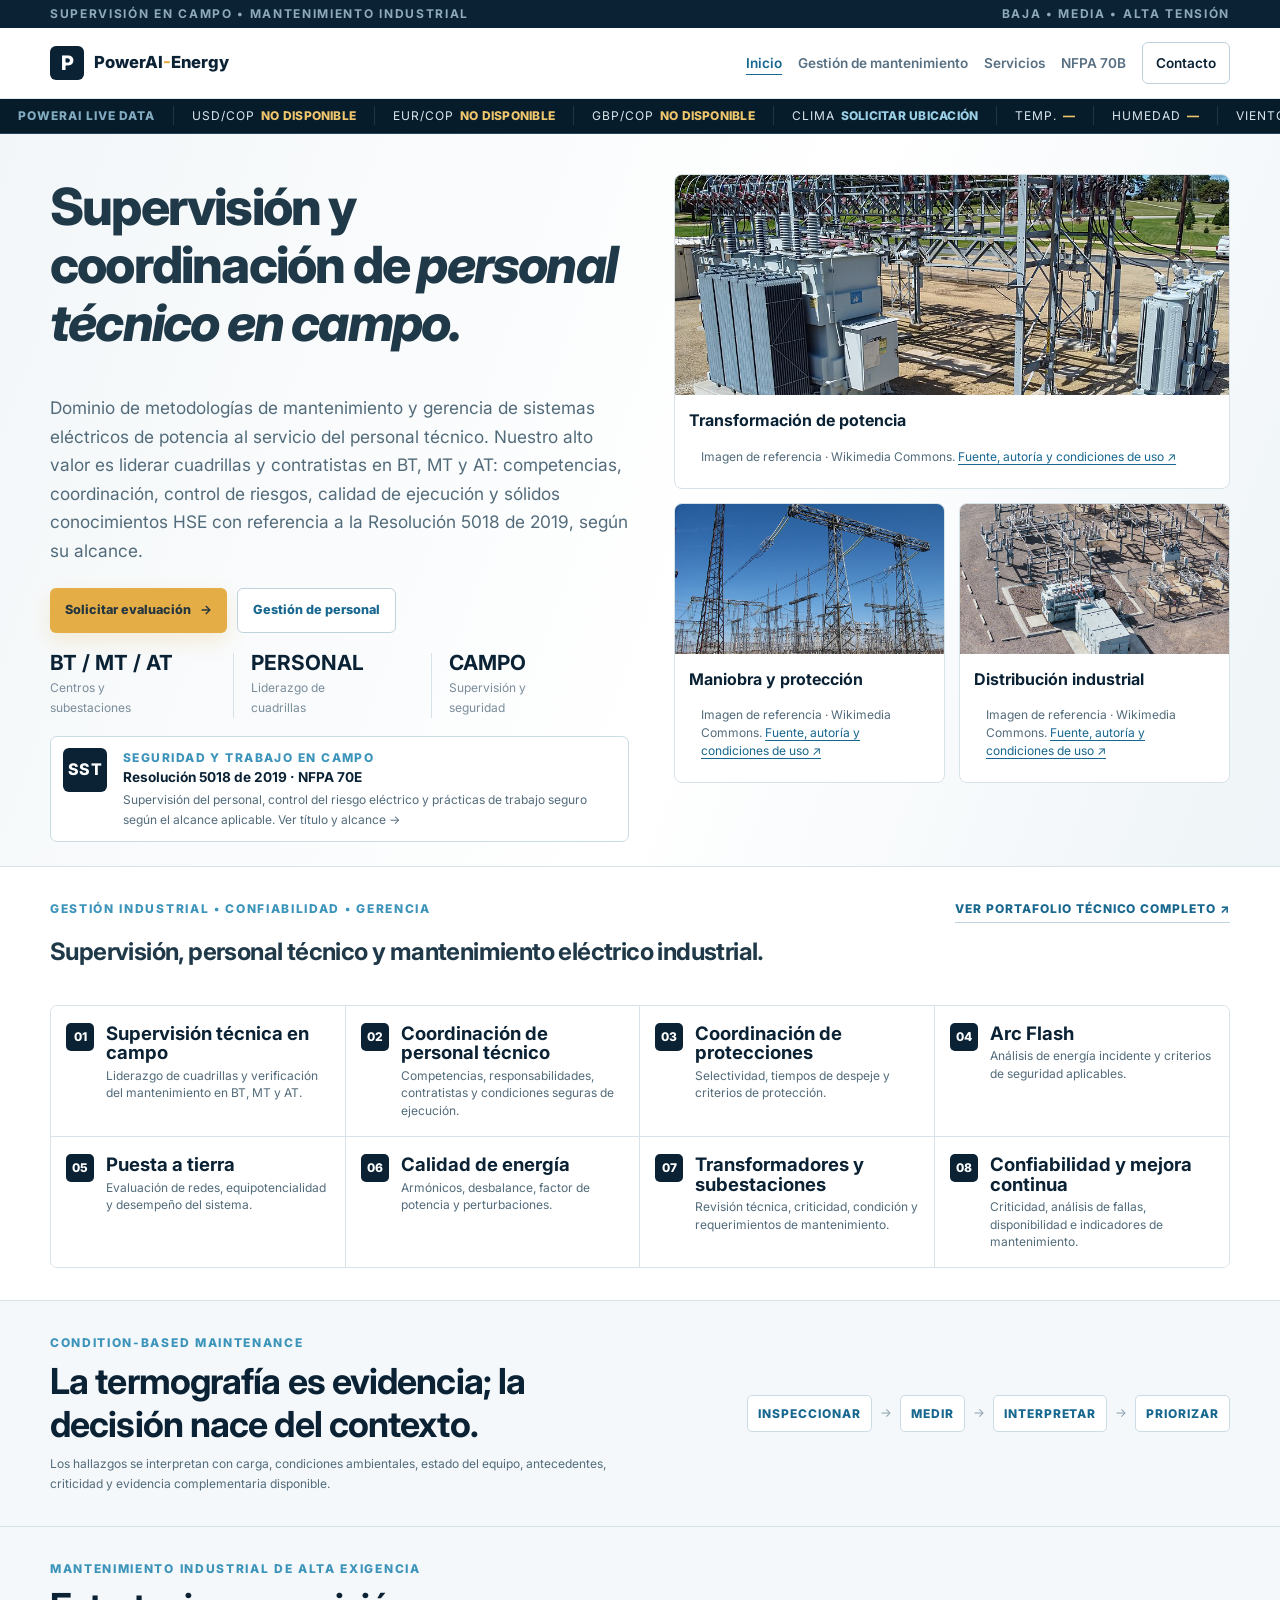
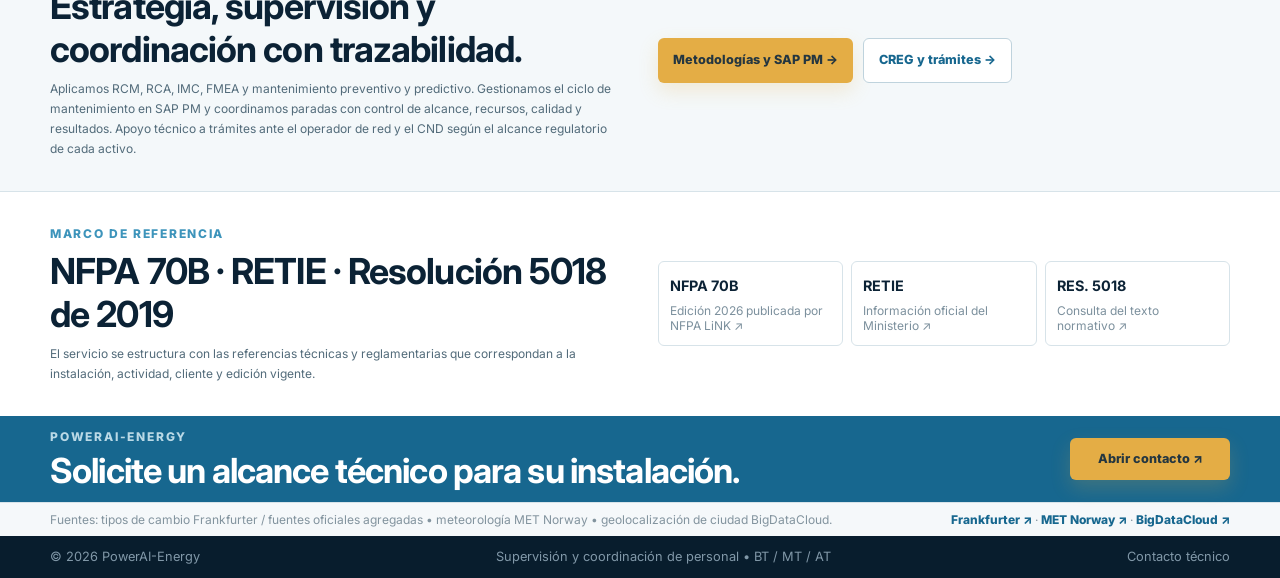
==== index.html @ 461ee95c "Restaurar imágenes industriales e incorporar fuentes y derechos en cada página" ====
<!DOCTYPE html>
<html lang="es">
<head>
<meta charset="UTF-8">
<meta name="viewport" content="width=device-width, initial-scale=1.0">
<meta name="description" content="PowerAI-Energy | Gestión de mantenimiento eléctrico industrial y gerencia de sistemas de potencia en baja, media y alta tensión.">
<meta name="theme-color" content="#0b2235">
<link rel="icon" type="image/svg+xml" href="favicon.svg">
<title>PowerAI-Energy | Gestión de mantenimiento eléctrico industrial</title>
<link rel="preconnect" href="https://fonts.googleapis.com">
<link rel="preconnect" href="https://fonts.gstatic.com" crossorigin>
<link href="https://fonts.googleapis.com/css2?family=Inter:wght@400;500;600;700;800&display=swap" rel="stylesheet">
<link rel="stylesheet" href="styles.css?v=20261013-industrial-images">
</head>
<body class="single-screen">

<header class="site-header">
  <div class="topbar"><div class="container topbar-inner"><span>SUPERVISIÓN EN CAMPO • MANTENIMIENTO INDUSTRIAL</span><span>BAJA • MEDIA • ALTA TENSIÓN</span></div></div>
  <nav class="nav container" aria-label="Navegación principal">
    <a class="brand" href="index.html" aria-current="page"><span class="brand-mark">P</span><span>PowerAI<span class="brand-dash">-</span>Energy</span></a>
    <button class="menu-toggle" aria-label="Abrir menú" aria-expanded="false" aria-controls="nav-links"><span></span><span></span><span></span></button>
    <div class="nav-links" id="nav-links">
      <a href="index.html" aria-current="page">Inicio</a>
      <a href="supervision.html">Gestión de mantenimiento</a>
      <a href="servicios.html">Servicios</a>
      <a href="nfpa70b.html">NFPA 70B</a>
      <a class="nav-cta" href="contacto.html">Contacto</a>
    </div>
  </nav>
</header>

<div class="live-data-ticker" aria-label="Indicadores económicos y clima local">
  <div class="ticker-viewport">
    <div class="ticker-track" id="ticker-track">
      <span class="ticker-item ticker-label">POWERAI LIVE DATA</span>
      <span class="ticker-item">USD/COP <b id="fx-usd">—</b></span>
      <span class="ticker-item">EUR/COP <b id="fx-eur">—</b></span>
      <span class="ticker-item">GBP/COP <b id="fx-gbp">—</b></span>
      <span class="ticker-item weather-item">CLIMA <b id="weather-summary">Solicitar ubicación</b></span>
      <span class="ticker-item">TEMP. <b id="weather-temp">—</b></span>
      <span class="ticker-item">HUMEDAD <b id="weather-humidity">—</b></span>
      <span class="ticker-item">VIENTO <b id="weather-wind">—</b></span>
      <span class="ticker-item">ALTITUD <b id="weather-altitude">—</b></span>
      <button class="ticker-location" id="location-button" type="button">⌖ Mostrar clima de mi ubicación</button>
    </div>
  </div>
</div>

<div class="location-modal" id="location-modal" aria-hidden="true">
  <div class="location-dialog" role="dialog" aria-modal="true" aria-labelledby="location-title">
    <button class="location-close" id="location-close" type="button" aria-label="Cerrar">×</button>
    <div class="location-icon">⌖</div>
    <span class="panel-label">CLIMA LOCAL</span>
    <h2 id="location-title">¿Desea mostrar el clima de su ubicación?</h2>
    <p>PowerAI-Energy usará la ubicación del dispositivo únicamente para consultar el estado meteorológico local y mostrar ciudad, altitud, temperatura, humedad, viento y otras variables en esta sesión.</p>
    <div class="location-actions">
      <button class="btn btn-primary" id="location-allow" type="button">Permitir ubicación</button>
      <button class="btn btn-light" id="location-deny" type="button">Ahora no</button>
    </div>
    <small>La ubicación no se guarda en GitHub ni se publica en la página.</small>
  </div>
</div>

<main id="inicio">
  <section class="hero-screen">
    <div class="container hero-layout">
      <div class="hero-copy">
        <div class="eyebrow"><span></span> MANTENIMIENTO ELÉCTRICO INDUSTRIAL</div>
        <h1>Supervisión y coordinación de <em>personal técnico en campo.</em></h1>
        <p class="hero-text">
          Dominio de metodologías de mantenimiento y gerencia de sistemas eléctricos de potencia al servicio del personal técnico. Nuestro alto valor es liderar cuadrillas y contratistas en BT, MT y AT: competencias, coordinación, control de riesgos, calidad de ejecución y sólidos conocimientos HSE con referencia a la Resolución 5018 de 2019, según su alcance.
        </p>

        <div class="hero-actions">
          <a class="btn btn-primary" href="contacto.html" target="_blank" rel="noopener">Solicitar evaluación <b>→</b></a>
          <a class="btn btn-light" href="supervision.html#gestion-personal">Gestión de personal</a>
        </div>

        <div class="service-strip">
          <div><strong>BT / MT / AT</strong><span>Centros y subestaciones</span></div>
          <div><strong>PERSONAL</strong><span>Liderazgo de cuadrillas</span></div>
          <div><strong>CAMPO</strong><span>Supervisión y seguridad</span></div>
        </div>

        <div class="standard-callout">
          <div class="standard-mark">SST</div>
          <div>
            <span>SEGURIDAD Y TRABAJO EN CAMPO</span>
            <strong>Resolución 5018 de 2019 · NFPA 70E</strong>
            <p>Supervisión del personal, control del riesgo eléctrico y prácticas de trabajo seguro según el alcance aplicable. <a href="supervision.html#seguridad-personal">Ver título y alcance →</a></p>
          </div>
        </div>
      </div>

<div class="home-industrial-gallery" aria-label="Entornos de sistemas eléctricos de potencia"><figure class="industrial-photo"><img src="assets/transformador-subestacion.jpg" loading="lazy" alt="Transformador e infraestructura de una subestación eléctrica"><figcaption><strong>Transformación de potencia</strong><small class="image-rights">Imagen de referencia · Wikimedia Commons. <a href="https://commons.wikimedia.org/wiki/File:Transformer_at_substation.jpg" target="_blank" rel="noopener">Fuente, autoría y condiciones de uso ↗</a></small></figcaption></figure><figure class="industrial-photo"><img src="assets/maniobra-alta-tension.jpg" loading="lazy" alt="Equipos de maniobra de alta tensión en una instalación eléctrica"><figcaption><strong>Maniobra y protección</strong><small class="image-rights">Imagen de referencia · Wikimedia Commons. <a href="https://commons.wikimedia.org/wiki/File:High_voltage_switchgear.jpg" target="_blank" rel="noopener">Fuente, autoría y condiciones de uso ↗</a></small></figcaption></figure><figure class="industrial-photo"><img src="assets/subestacion-distribucion.jpg" loading="lazy" alt="Equipos eléctricos y barras de una subestación de distribución"><figcaption><strong>Distribución industrial</strong><small class="image-rights">Imagen de referencia · Wikimedia Commons. <a href="https://commons.wikimedia.org/wiki/File:Distribution_substation_switchgear.jpg" target="_blank" rel="noopener">Fuente, autoría y condiciones de uso ↗</a></small></figcaption></figure></div>
    </div>
  </section>

  <section class="compact-panel power-services" id="servicios">
    <div class="container">
      <div class="power-services-head">
        <div>
          <span class="panel-label">GESTIÓN INDUSTRIAL • CONFIABILIDAD • GERENCIA</span>
          <h2>Supervisión, personal técnico y mantenimiento eléctrico industrial.</h2>
        </div>
        <a class="service-more" href="servicios.html" target="_blank" rel="noopener">Ver portafolio técnico completo ↗</a>
      </div>

      <div class="power-service-grid">
        <article class="power-service-card">
          <span class="ps-icon">01</span><div><h3>Supervisión técnica en campo</h3><p>Liderazgo de cuadrillas y verificación del mantenimiento en BT, MT y AT.</p></div>
        </article>
        <article class="power-service-card">
          <span class="ps-icon">02</span><div><h3>Coordinación de personal técnico</h3><p>Competencias, responsabilidades, contratistas y condiciones seguras de ejecución.</p></div>
        </article>
        <article class="power-service-card">
          <span class="ps-icon">03</span><div><h3>Coordinación de protecciones</h3><p>Selectividad, tiempos de despeje y criterios de protección.</p></div>
        </article>
        <article class="power-service-card">
          <span class="ps-icon">04</span><div><h3>Arc Flash</h3><p>Análisis de energía incidente y criterios de seguridad aplicables.</p></div>
        </article>
        <article class="power-service-card">
          <span class="ps-icon">05</span><div><h3>Puesta a tierra</h3><p>Evaluación de redes, equipotencialidad y desempeño del sistema.</p></div>
        </article>
        <article class="power-service-card">
          <span class="ps-icon">06</span><div><h3>Calidad de energía</h3><p>Armónicos, desbalance, factor de potencia y perturbaciones.</p></div>
        </article>
        <article class="power-service-card">
          <span class="ps-icon">07</span><div><h3>Transformadores y subestaciones</h3><p>Revisión técnica, criticidad, condición y requerimientos de mantenimiento.</p></div>
        </article>
        <article class="power-service-card">
          <span class="ps-icon">08</span><div><h3>Confiabilidad y mejora continua</h3><p>Criticidad, análisis de fallas, disponibilidad e indicadores de mantenimiento.</p></div>
        </article>
      </div>
    </div>
  </section>

  <section class="compact-panel light" id="condicion">
    <div class="container condition-row">
      <div>
        <span class="panel-label">CONDITION-BASED MAINTENANCE</span>
        <h2>La termografía es evidencia; la decisión nace del contexto.</h2>
        <p>Los hallazgos se interpretan con carga, condiciones ambientales, estado del equipo, antecedentes, criticidad y evidencia complementaria disponible.</p>
      </div>
      <div class="condition-badges">
        <span>INSPECCIONAR</span><i>→</i><span>MEDIR</span><i>→</i><span>INTERPRETAR</span><i>→</i><span>PRIORIZAR</span>
      </div>
    </div>
  </section>

  <section class="compact-panel light"><div class="container condition-row"><div><span class="panel-label">MANTENIMIENTO INDUSTRIAL DE ALTA EXIGENCIA</span><h2>Estrategia, supervisión y coordinación con trazabilidad.</h2><p>Aplicamos RCM, RCA, IMC, FMEA y mantenimiento preventivo y predictivo. Gestionamos el ciclo de mantenimiento en SAP PM y coordinamos paradas con control de alcance, recursos, calidad y resultados. Apoyo técnico a trámites ante el operador de red y el CND según el alcance regulatorio de cada activo.</p></div><div class="hero-actions"><a class="btn btn-primary" href="servicios.html#metodologias">Metodologías y SAP PM →</a><a class="btn btn-light" href="servicios.html#creg">CREG y trámites →</a></div></div></section>
  <section class="compact-panel standards" id="normativa">
    <div class="container standards-row">
      <div>
        <span class="panel-label">MARCO DE REFERENCIA</span>
        <h2>NFPA 70B · RETIE · Resolución 5018 de 2019</h2>
        <p>El servicio se estructura con las referencias técnicas y reglamentarias que correspondan a la instalación, actividad, cliente y edición vigente.</p>
      </div>
      <div class="standards-links">
        <a href="https://link.nfpa.org/all-publications/1451/2007" target="_blank" rel="noopener"><strong>NFPA 70B</strong><span>Edición 2026 publicada por NFPA LiNK ↗</span></a>
        <a href="https://www.minenergia.gov.co/es/misional/energia-electrica-2/reglamentos-tecnicos/reglamento-t%C3%A9cnico-de-instalaciones-el%C3%A9ctricas-retie/" target="_blank" rel="noopener"><strong>RETIE</strong><span>Información oficial del Ministerio ↗</span></a>
        <a href="https://normograma.superservicios.gov.co/normograma/compilacion/docs/resolucion_mtra_5018_2019.htm" target="_blank" rel="noopener"><strong>RES. 5018</strong><span>Consulta del texto normativo ↗</span></a>
      </div>
    </div>
  </section>

  <section class="contact-teaser">
    <div class="container contact-teaser-inner">
      <div><span>POWERAI-ENERGY</span><h2>Solicite un alcance técnico para su instalación.</h2></div>
      <a class="btn btn-primary" href="contacto.html" target="_blank" rel="noopener">Abrir contacto ↗</a>
    </div>
  </section>
</main>

<div class="data-attribution"><div class="container"><span>Fuentes: tipos de cambio Frankfurter / fuentes oficiales agregadas • meteorología MET Norway • geolocalización de ciudad BigDataCloud.</span><span><a href="https://frankfurter.dev/" target="_blank" rel="noopener">Frankfurter ↗</a> · <a href="https://api.met.no/" target="_blank" rel="noopener">MET Norway ↗</a> · <a href="https://www.bigdatacloud.com/geocoding-apis/free-reverse-geocode-to-city-api" target="_blank" rel="noopener">BigDataCloud ↗</a></span></div></div>



<footer class="footer"><div class="container footer-inner"><span>© <span id="year"></span> PowerAI-Energy</span><span>Supervisión y coordinación de personal • BT / MT / AT</span><a href="contacto.html">Contacto técnico</a></div></footer>
<script src="script.js?v=20261013-industrial-images"></script>
</body>
</html>
---- styles.css ----
:root{
  --navy:#0b2235;
  --ink:#0b2235;
  --navy-2:#12374f;
  --blue:#17678f;
  --blue-2:#3d94bb;
  --blue-soft:#edf6fa;
  --gold:#e4ad45;
  --green:#52bd87;
  --text:#203949;
  --muted:#526b7a;
  --line:#d7e3e9;
  --white:#fff;
  --surface:#f5f8fa;
  --shadow:0 18px 52px rgba(11,34,53,.12);
  --max:1180px;
}
*{box-sizing:border-box}
html{scroll-behavior:smooth}
body{margin:0;font-family:'Inter',Arial,sans-serif;color:var(--text);background:#fff;line-height:1.5}
button,input,textarea,select{font:inherit}
a{text-decoration:none;color:inherit}
img{display:block;max-width:100%}
.container{width:min(var(--max),calc(100% - 42px));margin:auto}

.topbar{height:28px;background:var(--navy);color:#8ea9b8;text-transform:uppercase;letter-spacing:.14em;font-family:'Inter',Arial,sans-serif;font-size:.75rem;font-weight:700}
.topbar-inner{height:100%;display:flex;align-items:center;justify-content:space-between;gap:20px}
.site-header{position:fixed;z-index:50;top:0;left:0;right:0;background:rgba(255,255,255,.97);backdrop-filter:blur(12px);border-bottom:1px solid rgba(23,103,143,.12)}
.topbar+.nav{height:70px}
.nav{display:flex;align-items:center;justify-content:space-between}
.brand{display:flex;align-items:center;gap:10px;color:var(--navy);font-weight:800;font-size:1.04rem}
.brand-mark{display:grid;place-items:center;width:34px;height:34px;border-radius:6px;background:var(--navy);color:#fff;font-family:'Inter',Arial,sans-serif;font-size:1.25rem}
.brand-dash{color:var(--gold)}
.nav-links{display:flex;align-items:center;gap:23px;color:#587083;font-size:.77rem;font-weight:800}
.nav-links a{position:relative;padding:7px 0}
.nav-links a:not(.nav-cta):after{content:"";position:absolute;left:0;right:0;bottom:1px;height:2px;background:var(--gold);transform:scaleX(0);transition:transform .2s}
.nav-links a:not(.nav-cta):hover:after{transform:scaleX(1)}
.nav-cta{padding:9px 13px!important;border:1px solid #bcd1dc;border-radius:6px;color:var(--navy)!important;background:#fff}
.menu-toggle{display:none;border:0;background:none;padding:8px}
.menu-toggle span{display:block;width:24px;height:2px;background:var(--navy);margin:5px 0;border-radius:2px}

.hero-screen{min-height:clamp(610px,calc(100svh - 98px),760px);padding:116px 0 24px;background:linear-gradient(110deg,#f2f6f8 0%,#fff 58%,#eef4f7 100%);display:flex;align-items:center;overflow:hidden}
.hero-layout{display:grid;grid-template-columns:1fr .96fr;gap:45px;align-items:center}
.eyebrow,.panel-heading>span,.panel-label,.standard-mark,.service-cards>b,.service-card>b,.visual-note>span,.service-strip strong,.standard-callout>div>span,.contact-teaser-inner>div>span,.footer{font-family:'Inter',Arial,sans-serif}
.eyebrow{display:flex;align-items:center;gap:9px;color:var(--blue);font-size:.75rem;letter-spacing:.17em;font-weight:800}
.eyebrow span{width:31px;height:2px;background:var(--gold)}
.hero h1{font-family:'Inter',Arial,sans-serif;font-size:clamp(3.55rem,5.5vw,5.45rem);line-height:.88;letter-spacing:-.045em;color:var(--navy);margin:14px 0 17px;max-width:650px}
.hero h1 em{font-style:normal;color:var(--blue)}
.hero-text{max-width:620px;font-size:1rem;color:var(--muted);margin:0}
.hero-actions{display:flex;gap:10px;margin:23px 0 20px}
.btn{display:inline-flex;align-items:center;justify-content:center;gap:9px;padding:11px 15px;border-radius:6px;font-size:.79rem;font-weight:800;transition:transform .18s,box-shadow .18s}
.btn:hover{transform:translateY(-2px)}
.btn-primary{background:var(--gold);color:#243640;box-shadow:0 8px 20px rgba(228,173,69,.2)}
.btn-light{background:#fff;border:1px solid #bfd3dd;color:var(--blue)}
.service-strip{display:grid;grid-template-columns:repeat(3,auto);gap:17px;margin:8px 0 18px}
.service-strip div{padding-right:17px;border-right:1px solid var(--line)}
.service-strip div:last-child{border-right:0}
.service-strip strong{display:block;color:var(--navy);font-size:1.3rem;line-height:1}
.service-strip span{display:block;color:#7a8d9b;font-size:.75rem;margin-top:4px;max-width:120px}
.standard-callout{display:grid;grid-template-columns:48px 1fr;gap:12px;padding:11px 12px;border:1px solid #c9dde6;background:#fff;border-radius:7px;max-width:630px}
.standard-mark{width:44px;height:44px;display:grid;place-items:center;border-radius:6px;background:var(--navy);color:#fff;font-weight:800;font-size:1rem;letter-spacing:.04em}
.standard-callout>div>span{display:block;color:var(--blue-2);font-size:.75rem;font-weight:800;letter-spacing:.12em}
.standard-callout strong{display:block;color:var(--navy);font-size:.85rem;line-height:1.15;margin-top:3px}
.standard-callout p{font-size:.75rem;color:var(--muted);margin:4px 0 0}

.visual-stage{display:grid;grid-template-columns:1.55fr .75fr;grid-template-rows:1fr 1fr 28px;gap:10px;min-height:480px}
.visual-main,.visual-small{position:relative;overflow:hidden;border:1px solid #cad8df;background:#17364a;border-radius:7px;box-shadow:var(--shadow)}
.visual-main{grid-row:span 2}
.visual-stage img{width:100%;height:100%;object-fit:cover}
.visual-main:after,.visual-small:after{content:"";position:absolute;inset:0;background:linear-gradient(180deg,rgba(4,18,29,.02) 40%,rgba(4,18,29,.78) 100%)}
.image-overlay{position:absolute;z-index:2;left:13px;bottom:12px;color:#fff}
.image-overlay span{display:block;font-family:'Inter',Arial,sans-serif;font-size:.75rem;letter-spacing:.13em;color:#b9d7e5;font-weight:800}
.image-overlay b{display:block;font-size:.85rem;margin-top:2px}
.visual-note{grid-column:1/-1;display:flex;align-items:center;justify-content:space-between;gap:12px;color:#7c909d}
.visual-note span{font-size:.75rem;letter-spacing:.13em;font-weight:800}
.visual-note p{margin:0;font-size:.75rem;text-align:right}

.compact-panel{padding:32px 0;background:#fff;border-top:1px solid var(--line)}
.compact-panel.light{background:#f4f8fa}
.panel-grid{display:grid;grid-template-columns:.8fr 1.2fr;gap:35px;align-items:center}
.panel-heading>span,.panel-label{display:block;color:var(--blue-2);letter-spacing:.14em;font-size:.75rem;font-weight:800}
.panel-heading h2,.condition-row h2,.standards-row h2,.contact-teaser h2{font-family:'Inter',Arial,sans-serif;color:var(--navy);line-height:.98;letter-spacing:-.025em;margin:7px 0 0;font-size:clamp(1.75rem,2.5vw,2.45rem)}
.service-cards{display:grid;grid-template-columns:repeat(3,1fr);border:1px solid var(--line);border-radius:7px;overflow:hidden}
.service-cards article{padding:16px 17px;border-right:1px solid var(--line)}
.service-cards article:last-child{border-right:0}
.service-cards b{color:var(--gold);font-size:.75rem}
.service-cards h3{font-family:'Inter',Arial,sans-serif;color:var(--navy);font-size:1.13rem;margin:9px 0 4px}
.service-cards p{font-size:.75rem;color:var(--muted);margin:0}

.condition-row{display:grid;grid-template-columns:1fr 1fr;gap:35px;align-items:center}
.condition-row>div>p,.standards-row>div>p{color:var(--muted);font-size:.75rem;margin:8px 0 0;max-width:610px}
.condition-badges{display:flex;align-items:center;justify-content:flex-end;flex-wrap:wrap;gap:8px}
.condition-badges span{background:#fff;border:1px solid #cbdce4;color:var(--blue);border-radius:5px;padding:8px 10px;font-family:'Inter',Arial,sans-serif;font-size:.75rem;letter-spacing:.08em;font-weight:800}
.condition-badges i{font-style:normal;color:#8aa0ad;font-size:.78rem}

.standards-row{display:grid;grid-template-columns:1fr 1fr;gap:35px;align-items:center}
.standards-links{display:grid;grid-template-columns:1fr 1fr 1fr;gap:8px}
.standards-links a{border:1px solid var(--line);background:#fff;border-radius:6px;padding:12px 11px;display:flex;flex-direction:column}
.standards-links strong{font-family:'Inter',Arial,sans-serif;color:var(--navy);font-size:.9rem}
.standards-links span{font-size:.75rem;color:#7c909d;margin-top:5px;line-height:1.25}

.contact-teaser{background:var(--blue);color:#fff}
.contact-teaser-inner{min-height:86px;display:flex;align-items:center;justify-content:space-between;gap:25px}
.contact-teaser-inner>div>span{display:block;color:#bad9e6;font-size:.75rem;letter-spacing:.15em;font-weight:800}
.contact-teaser h2{color:#fff!important;font-size:clamp(1.65rem,2.7vw,2.4rem);margin-top:3px}
.contact-teaser .btn{min-width:160px}

.footer{background:#081d2d;color:#8198a8;font-size:.75rem}
.footer-inner{min-height:42px;display:flex;align-items:center;justify-content:space-between;gap:15px}

@media(max-width:980px){
  .nav-links{gap:14px}
  .hero-screen{padding-top:118px}
  .hero-layout{grid-template-columns:1fr;gap:25px}
  .hero-copy{display:grid;grid-template-columns:1.2fr .8fr;grid-template-areas:"eyebrow eyebrow" "title text" "actions standard" "strip standard"}
  .eyebrow{grid-area:eyebrow}.hero h1{grid-area:title}.hero-text{grid-area:text;padding-top:10px}.hero-actions{grid-area:actions}.service-strip{grid-area:strip}.standard-callout{grid-area:standard;align-self:end}
  .visual-stage{min-height:330px;grid-template-rows:1fr 1fr 23px}
  .panel-grid,.condition-row,.standards-row{grid-template-columns:1fr}
  .standards-links{grid-template-columns:repeat(3,1fr)}
}
@media(max-width:720px){
  body{overflow-x:hidden}
  .container{width:calc(100% - 28px)}
  .topbar-inner span:last-child{display:none}
  .topbar{height:25px;font-size:.75rem}
  .topbar+.nav{height:62px}
  .menu-toggle{display:block}
  .nav-links{display:none;position:absolute;top:87px;left:14px;right:14px;padding:9px;background:#fff;border:1px solid var(--line);border-radius:6px;box-shadow:var(--shadow);flex-direction:column;align-items:stretch}
  .nav-links.open{display:flex}
  .nav-links a{padding:9px 10px}
  .nav-cta{text-align:center}
  .hero-screen{padding:105px 0 24px;display:block;min-height:auto}
  .hero-layout{display:block}
  .hero-copy{display:block}
  .hero h1{font-size:clamp(3.05rem,15vw,4rem);margin-top:13px}
  .hero-text{font-size:.91rem}
  .hero-actions{display:flex;flex-direction:column}
  .hero-actions .btn{width:100%}
  .service-strip{grid-template-columns:repeat(3,1fr);gap:8px}
  .service-strip div{padding-right:7px}
  .service-strip strong{font-size:1.05rem}
  .service-strip span{font-size:.75rem}
  .standard-callout{margin-top:17px}
  .visual-stage{margin-top:18px;min-height:360px;grid-template-columns:1fr 1fr;grid-template-rows:250px 95px 25px}
  .visual-main{grid-column:1/-1;grid-row:auto}
  .visual-small{grid-row:auto}
  .visual-note{display:block}
  .visual-note p{text-align:left;margin-top:2px}
  .compact-panel{padding:27px 0}
  .service-cards{grid-template-columns:1fr}
  .service-cards article{border-right:0;border-bottom:1px solid var(--line)}
  .service-cards article:last-child{border-bottom:0}
  .condition-badges{justify-content:flex-start}
  .standards-links{grid-template-columns:1fr}
  .contact-teaser-inner{padding:28px 0;display:flex;flex-direction:column;align-items:flex-start}
  .contact-teaser .btn{width:100%}
  .footer-inner{padding:13px 0;display:grid;justify-content:center;text-align:center}
}

/* Contact page — dedicated technical contact experience */
.contact-page{background:linear-gradient(120deg,#f1f5f7 0%,#ffffff 60%,#edf3f6 100%);min-height:100vh}
.contact-main{min-height:calc(100vh - 98px);padding:125px 0 38px;display:flex;align-items:center}
.contact-shell{display:grid;grid-template-columns:.95fr 1.05fr;gap:24px;align-items:stretch}
.contact-info,.contact-form-panel{border:1px solid var(--line);border-radius:10px;background:rgba(255,255,255,.96);box-shadow:var(--shadow)}
.contact-info{padding:34px}
.contact-info h1{font-family:'Inter',Arial,sans-serif;font-size:clamp(2.8rem,4.5vw,4.6rem);line-height:.92;letter-spacing:-.04em;color:var(--navy);margin:10px 0 14px;max-width:560px}
.contact-intro{color:var(--muted);font-size:.82rem;max-width:550px;margin:0}
.contact-status{display:flex;align-items:center;gap:10px;margin:21px 0 18px;padding:11px 13px;border:1px solid #d4e3e9;background:#f7fbfc;border-radius:7px}
.contact-status .status-dot{width:8px;height:8px;flex:0 0 auto;margin:0;border-radius:50%;background:var(--green);box-shadow:0 0 0 5px rgba(82,189,135,.10)}
.contact-status strong{display:block;font-family:'Inter',Arial,sans-serif;color:var(--navy);font-size:.9rem}
.contact-status small{display:block;color:#81939e;font-size:.75rem}
.direct-grid{display:grid;grid-template-columns:1fr 1fr;gap:9px}
.direct-card{display:grid;grid-template-columns:40px 1fr;gap:10px;align-items:center;padding:11px;border:1px solid var(--line);border-radius:7px;background:#fbfdfe;transition:.18s transform,.18s border-color,.18s background,.18s box-shadow}
.direct-card:hover{transform:translateY(-2px);border-color:#b8d3de;background:#fff;box-shadow:0 8px 18px rgba(11,34,53,.06)}
.direct-icon{width:38px;height:38px;display:grid;place-items:center;border-radius:7px;background:#eaf4f8;color:var(--blue)}
.direct-icon svg{width:20px;height:20px;fill:currentColor}
.direct-card.whatsapp .direct-icon{background:#e8f7ef;color:#279b6d}.direct-card.phone .direct-icon{background:#eef4fa;color:#3f7295}.direct-card.email .direct-icon{background:#f0f5f8;color:#2c7299}.direct-card.github .direct-icon{background:#eef2f5;color:#20394a}.direct-card.web .direct-icon{background:#edf6fa;color:#17678f}
.direct-card small{display:block;font-family:'Inter',Arial,sans-serif;letter-spacing:.09em;font-size:.75rem;color:#80939f;font-weight:800}
.direct-card b{display:block;color:var(--navy);font-size:.75rem;font-weight:800;overflow-wrap:anywhere;line-height:1.22;margin-top:2px}
.direct-card em{display:block;color:var(--blue);font-style:normal;font-size:.75rem;margin-top:3px}
.contact-reference{margin-top:17px;padding:12px 13px;border-top:1px solid var(--line);display:flex;align-items:center;justify-content:space-between;gap:15px}
.contact-reference span{font-family:'Inter',Arial,sans-serif;color:#7f929e;font-size:.75rem;letter-spacing:.12em;font-weight:800}.contact-reference strong{color:var(--navy);font-size:.75rem;text-align:right}
.contact-form-panel{padding:34px;display:flex;flex-direction:column;justify-content:center}
.form-title{margin-bottom:18px}.form-title>span{display:block;font-family:'Inter',Arial,sans-serif;color:var(--blue-2);letter-spacing:.14em;font-size:.75rem;font-weight:800}.form-title>strong{display:block;font-family:'Inter',Arial,sans-serif;color:var(--navy);font-size:1.75rem;line-height:1.02;margin-top:5px}.form-title>p{color:var(--muted);font-size:.75rem;margin:6px 0 0;max-width:500px}
.contact-form-panel form{display:grid;gap:12px}.contact-form-panel label{display:grid;gap:5px;font-family:'Inter',Arial,sans-serif;text-transform:uppercase;letter-spacing:.08em;color:#62798a;font-size:.75rem;font-weight:800}.contact-form-panel input,.contact-form-panel textarea{width:100%;padding:11px 12px;border:1px solid #cbd9e1;border-radius:6px;background:#fcfeff;color:var(--text);outline:none;font-family:'Inter',Arial,sans-serif;font-size:.82rem;letter-spacing:0;text-transform:none;font-weight:400}.contact-form-panel input:focus,.contact-form-panel textarea:focus{border-color:#82b8d0;box-shadow:0 0 0 3px rgba(44,134,180,.10)}.contact-form-panel textarea{resize:vertical;min-height:120px}.contact-form-panel .btn{width:100%;border:0;margin-top:2px}.contact-form-panel form>small{color:#8395a0;font-size:.75rem}.form-footer{display:flex;justify-content:space-between;gap:14px;align-items:center;margin-top:17px;padding-top:12px;border-top:1px solid var(--line);color:#81939e;font-size:.75rem}.form-footer a{color:var(--blue);font-weight:800}
@media(max-width:920px){.contact-main{padding-top:118px;align-items:flex-start}.contact-shell{grid-template-columns:1fr}.contact-info h1{max-width:700px}.direct-grid{grid-template-columns:repeat(3,1fr)}}
@media(max-width:720px){.contact-main{padding:104px 0 24px}.contact-info,.contact-form-panel{padding:24px}.direct-grid{grid-template-columns:1fr}.contact-info h1{font-size:3rem}.contact-reference,.form-footer{flex-direction:column;align-items:flex-start}.contact-reference strong{text-align:left}.topbar-inner span:last-child{display:none}}

/* Power systems service portfolio */
.power-services{background:#fff}
.power-services-head{display:flex;align-items:end;justify-content:space-between;gap:24px;margin-bottom:18px}
.power-services-head h2{max-width:760px}
.service-more{font-family:'Inter',Arial,sans-serif;font-size:.75rem;letter-spacing:.08em;text-transform:uppercase;color:var(--blue);font-weight:800;border-bottom:1px solid #bfd4df;padding-bottom:4px;white-space:nowrap}
.power-service-grid{display:grid;grid-template-columns:repeat(4,1fr);border:1px solid var(--line);border-radius:7px;overflow:hidden}
.power-service-card{display:grid;grid-template-columns:30px 1fr;gap:10px;padding:17px 15px;min-height:110px;border-right:1px solid var(--line);border-bottom:1px solid var(--line);background:#fff}
.power-service-card:nth-child(4n){border-right:0}
.power-service-card:nth-last-child(-n+4){border-bottom:0}
.ps-icon{width:28px;height:28px;display:grid;place-items:center;border-radius:5px;background:var(--navy);color:#fff;font-family:'Inter',Arial,sans-serif;font-size:.75rem;font-weight:800}
.power-service-card h3{font-family:'Inter',Arial,sans-serif;color:var(--navy);font-size:1rem;line-height:1.05;margin:1px 0 4px}
.power-service-card p{font-size:.75rem;color:var(--muted);line-height:1.35;margin:0}
.services-page{background:#f4f7f9}
.services-main{padding:126px 0 45px}
.services-hero{display:grid;grid-template-columns:1.05fr .95fr;gap:35px;align-items:center;padding-bottom:30px}
.services-hero h1{font-family:'Inter',Arial,sans-serif;color:var(--navy);font-size:clamp(3rem,5.5vw,5rem);line-height:.9;letter-spacing:-.04em;margin:10px 0 15px}
.services-hero h1 em{font-style:normal;color:var(--blue)}
.services-hero p{color:var(--muted);max-width:720px;font-size:.88rem;margin:0}
.services-hero-card{background:var(--navy);border:1px solid #294b61;border-radius:8px;padding:24px;color:#fff}
.services-hero-card span{font-family:'Inter',Arial,sans-serif;font-size:.75rem;letter-spacing:.14em;color:#9ec1d2}
.services-hero-card h2{font-family:'Inter',Arial,sans-serif;font-size:2rem;line-height:1;color:#fff;margin:8px 0}
.services-hero-card p{font-size:.75rem;color:#9db4c2}
.portfolio-group{margin-top:18px;background:#fff;border:1px solid var(--line);border-radius:8px;overflow:hidden}
.portfolio-group-head{padding:16px 18px;border-bottom:1px solid var(--line);display:flex;justify-content:space-between;gap:15px;align-items:center}
.portfolio-group-head h2{font-family:'Inter',Arial,sans-serif;color:var(--navy);font-size:1.65rem;margin:0}
.portfolio-group-head span{font-family:'Inter',Arial,sans-serif;color:#8597a2;font-size:.75rem;letter-spacing:.1em}
.portfolio-grid{display:grid;grid-template-columns:repeat(3,1fr)}
.portfolio-card{padding:20px;border-right:1px solid var(--line);border-bottom:1px solid var(--line);min-height:185px}
.portfolio-card:nth-child(3n){border-right:0}
.portfolio-card:nth-last-child(-n+3){border-bottom:0}
.portfolio-card .pc-icon{width:36px;height:36px;display:grid;place-items:center;background:var(--blue-soft);border:1px solid #c9dfe8;color:var(--blue);border-radius:6px;font-family:'Inter',Arial,sans-serif;font-size:.75rem;font-weight:800}
.portfolio-card h3{font-family:'Inter',Arial,sans-serif;color:var(--navy);font-size:1.25rem;line-height:1.05;margin:13px 0 7px}
.portfolio-card p{margin:0;color:var(--muted);font-size:.75rem;line-height:1.45}
.portfolio-card small{display:block;margin-top:12px;color:#8798a3;font-size:.75rem}
.services-disclaimer{margin-top:18px;padding:13px 15px;border-left:3px solid var(--gold);background:#fff;border-top:1px solid var(--line);border-right:1px solid var(--line);border-bottom:1px solid var(--line);color:#788b97;font-size:.75rem}
.services-disclaimer strong{color:var(--navy)}
@media(max-width:980px){
  .power-services-head{align-items:start}
  .power-service-grid{grid-template-columns:repeat(2,1fr)}
  .power-service-card:nth-child(4n){border-right:1px solid var(--line)}
  .power-service-card:nth-child(2n){border-right:0}
  .power-service-card:nth-last-child(-n+4){border-bottom:1px solid var(--line)}
  .power-service-card:nth-last-child(-n+2){border-bottom:0}
  .services-hero{grid-template-columns:1fr}
  .portfolio-grid{grid-template-columns:repeat(2,1fr)}
  .portfolio-card:nth-child(3n){border-right:1px solid var(--line)}
  .portfolio-card:nth-child(2n){border-right:0}
  .portfolio-card:nth-last-child(-n+3){border-bottom:1px solid var(--line)}
  .portfolio-card:nth-last-child(-n+2){border-bottom:0}
}
@media(max-width:720px){
  .power-services-head{display:block}
  .service-more{display:inline-block;margin-top:11px}
  .power-service-grid{grid-template-columns:1fr}
  .power-service-card,.power-service-card:nth-child(2n){border-right:0;border-bottom:1px solid var(--line)}
  .power-service-card:last-child{border-bottom:0}
  .services-main{padding-top:101px}
  .portfolio-grid{grid-template-columns:1fr}
  .portfolio-card,.portfolio-card:nth-child(2n){border-right:0;border-bottom:1px solid var(--line)}
  .portfolio-card:last-child{border-bottom:0}
}

/* Contact redesign — clean technical hierarchy */
.contact-kicker{display:flex;align-items:center;gap:9px;font-family:'Inter',Arial,sans-serif;color:var(--blue);font-size:.75rem;letter-spacing:.16em;font-weight:800}
.contact-kicker>span{width:29px;height:2px;background:var(--gold)}
.contact-info h1{font-family:'Inter',Arial,sans-serif;font-size:clamp(3rem,4.6vw,4.55rem);line-height:.9;letter-spacing:-.045em;color:var(--navy);margin:12px 0 15px;max-width:620px}
.contact-intro{max-width:585px;color:var(--muted);font-size:.82rem;margin:0}
.contact-status{display:flex;align-items:center;gap:10px;margin:19px 0 14px;padding:10px 12px;background:#f7fafb;border:1px solid var(--line);border-radius:7px}
.contact-status .status-dot{width:8px;height:8px;margin:0;flex:0 0 auto;background:var(--green);border-radius:50%;box-shadow:0 0 0 5px rgba(82,189,135,.1)}
.contact-status strong{display:block;color:var(--navy);font-family:'Inter',Arial,sans-serif;font-size:.88rem}
.contact-status small{display:block;color:#82939f;font-size:.75rem}
.contact-primary{display:grid;grid-template-columns:1fr 1fr;gap:9px}
.contact-primary-card{display:grid;grid-template-columns:45px 1fr;gap:10px;align-items:center;padding:12px;border:1px solid var(--line);border-radius:7px;background:#fff;transition:.18s transform,.18s border-color,.18s box-shadow}
.contact-primary-card:hover{transform:translateY(-2px);border-color:#b9d3df;box-shadow:0 9px 20px rgba(11,34,53,.07)}
.contact-round-icon{width:44px;height:44px;border-radius:50%;display:grid;place-items:center;background:#eaf4f8;color:var(--blue)}
.contact-round-icon svg{width:22px;height:22px;fill:currentColor}
.contact-primary-card.whatsapp .contact-round-icon{background:#e8f7ef;color:#249969}
.contact-primary-card.email .contact-round-icon{background:#edf5f9;color:#2c739a}
.contact-primary-card small{display:block;font-family:'Inter',Arial,sans-serif;letter-spacing:.09em;font-size:.75rem;color:#8396a2;font-weight:800}
.contact-primary-card strong{display:block;color:var(--navy);font-size:.75rem;line-height:1.2;overflow-wrap:anywhere;margin-top:2px}
.contact-primary-card em{display:block;color:var(--blue);font-style:normal;font-size:.75rem;margin-top:3px}
.contact-secondary{display:grid;grid-template-columns:repeat(3,1fr);gap:7px;margin-top:8px}
.secondary-card{display:flex;align-items:center;gap:8px;padding:8px 9px;border:1px solid var(--line);border-radius:6px;background:#f9fcfd;transition:.18s border-color,.18s background}
.secondary-card:hover{border-color:#bfd5df;background:#fff}
.small-round-icon{width:31px;height:31px;border-radius:50%;display:grid;place-items:center;flex:0 0 auto;background:#edf4f8;color:var(--blue)}
.small-round-icon svg{width:15px;height:15px;fill:currentColor}
.small-round-icon.phone{color:#47758f}.small-round-icon.mail{color:#2c7299}.small-round-icon.github{color:#253b4b}
.secondary-card small{display:block;font-family:'Inter',Arial,sans-serif;letter-spacing:.08em;font-size:.75rem;color:#83949f;font-weight:800}
.secondary-card b{display:block;color:var(--navy);font-size:.75rem;line-height:1.2;margin-top:2px;overflow-wrap:anywhere}
.contact-reference{display:grid;grid-template-columns:1.15fr 1fr 1fr;gap:0;margin-top:14px;border:1px solid var(--line);border-radius:6px;overflow:hidden;background:#f7fafb;padding:0}
.contact-reference>div{padding:9px 10px;border-right:1px solid var(--line)}
.contact-reference>div:last-child{border-right:0}
.contact-reference span{display:block;font-family:'Inter',Arial,sans-serif;color:var(--blue-2);font-size:.75rem;letter-spacing:.1em;font-weight:800}
.contact-reference small{display:block;color:#8496a1;font-size:.75rem;line-height:1.2;margin-top:2px}
.contact-form-panel{padding:32px 34px}
.contact-form-panel form{display:grid;gap:10px}
.form-grid-two{display:grid;grid-template-columns:1fr 1fr;gap:10px}
.contact-form-panel label{display:grid;gap:5px;font-family:'Inter',Arial,sans-serif;text-transform:uppercase;letter-spacing:.08em;color:#617989;font-size:.75rem;font-weight:800}
.contact-form-panel input,.contact-form-panel textarea,.contact-form-panel select{width:100%;padding:10px 11px;border:1px solid #cad9e1;border-radius:6px;background:#fcfeff;color:var(--text);outline:none;font-family:'Inter',Arial,sans-serif;font-size:.79rem;letter-spacing:0;text-transform:none;font-weight:400}
.contact-form-panel select{cursor:pointer}
.contact-form-panel input:focus,.contact-form-panel textarea:focus,.contact-form-panel select:focus{border-color:#7fb5ce;box-shadow:0 0 0 3px rgba(44,134,180,.1)}
.contact-form-panel textarea{resize:vertical;min-height:115px}
.form-title{margin-bottom:15px}
.form-title>span{display:block;font-family:'Inter',Arial,sans-serif;color:var(--blue-2);letter-spacing:.14em;font-size:.75rem;font-weight:800}
.form-title>strong{display:block;font-family:'Inter',Arial,sans-serif;color:var(--navy);font-size:1.7rem;line-height:1.02;margin-top:4px}
.form-title>p{color:var(--muted);font-size:.75rem;margin:5px 0 0}
.contact-form-panel .btn{width:100%;margin-top:2px;border:0}
.privacy-note{font-size:.75rem;color:#8496a0}
.form-footer{display:flex;align-items:center;justify-content:space-between;gap:14px;margin-top:14px;padding-top:11px;border-top:1px solid var(--line);font-size:.75rem;color:#81939f}
.form-footer a{color:var(--blue);font-weight:800}
@media(max-width:920px){
  .contact-shell{grid-template-columns:1fr}
}
@media(max-width:720px){
  .contact-primary,.contact-secondary,.contact-reference,.form-grid-two{grid-template-columns:1fr}
  .contact-reference>div{border-right:0;border-bottom:1px solid var(--line)}
  .contact-reference>div:last-child{border-bottom:0}
  .contact-info h1{font-size:3rem}
  .form-footer{flex-direction:column;align-items:flex-start}
}

/* Live data strip */
.live-data-ticker{height:36px;position:fixed;z-index:45;top:98px;left:0;right:0;background:#071c2b;color:#d9e6ed;border-bottom:1px solid #234459;overflow:hidden}
.ticker-viewport{width:100%;overflow:hidden;height:100%}
.ticker-track{display:flex;align-items:center;gap:0;width:max-content;min-width:100%;height:100%;animation:poweraiTicker 36s linear infinite}
.ticker-track:hover{animation-play-state:paused}
.ticker-item{display:inline-flex;align-items:center;gap:6px;padding:0 18px;border-right:1px solid rgba(255,255,255,.11);white-space:nowrap;font-family:'Inter',Arial,sans-serif;font-size:.75rem;letter-spacing:.08em;text-transform:uppercase}
.ticker-item b{color:#f0c66d;font-weight:800;letter-spacing:.02em}
.ticker-label{color:#82abc0;font-weight:800}
.weather-item b{color:#9bd0e7}
.ticker-location{height:25px;margin-left:11px;margin-right:18px;padding:0 11px;border:1px solid #557284;border-radius:4px;background:#12364c;color:#e6f0f4;font-family:'Inter',Arial,sans-serif;font-size:.75rem;letter-spacing:.06em;white-space:nowrap;cursor:pointer}
.ticker-location:hover{background:#17445d;border-color:#7fa8b8}
@keyframes poweraiTicker{from{transform:translateX(0)}to{transform:translateX(-46%)}}

.location-modal{display:none;position:fixed;z-index:200;inset:0;background:rgba(4,19,30,.62);backdrop-filter:blur(6px);align-items:center;justify-content:center;padding:20px}
.location-modal.open{display:flex}
.location-dialog{position:relative;width:min(500px,100%);background:#fff;border:1px solid #cbdde5;border-radius:9px;box-shadow:0 25px 70px rgba(0,0,0,.25);padding:29px}
.location-close{position:absolute;right:14px;top:12px;border:0;background:none;color:#7a8c98;font-size:1.7rem;cursor:pointer}
.location-icon{width:46px;height:46px;display:grid;place-items:center;border-radius:50%;background:#edf6fa;color:var(--blue);font-size:1.3rem;margin-bottom:14px}
.location-dialog h2{font-family:'Inter',Arial,sans-serif;font-size:2rem;line-height:.98;color:var(--navy);margin:8px 0 9px}
.location-dialog p{font-size:.75rem;color:var(--muted);margin:0;line-height:1.55}
.location-actions{display:flex;gap:9px;margin-top:18px}
.location-actions .btn{border:0}
.location-dialog>small{display:block;color:#8496a1;font-size:.75rem;margin-top:12px}
body.modal-open{overflow:hidden}

.data-attribution{background:#f5f8fa;border-top:1px solid var(--line);color:#82939e;font-size:.75rem}
.data-attribution .container{min-height:33px;display:flex;justify-content:space-between;align-items:center;gap:15px}
.data-attribution a{color:var(--blue);font-weight:800}
@media(max-width:720px){
  .live-data-ticker{top:87px;height:34px}
  .ticker-track{animation-duration:30s}
  .ticker-item{padding:0 12px;font-size:.75rem}
  .ticker-location{margin-left:8px;margin-right:12px;font-size:.75rem}
  .location-dialog{padding:24px}
  .data-attribution .container{padding:8px 0;display:block}
  .data-attribution .container>span{display:block}
  .data-attribution .container>span+span{margin-top:4px}
  .data-attribution{font-size:.75rem}
}
@media(prefers-reduced-motion:reduce){.ticker-track{animation:none}}

/* Typography expansion */
.hero-text{font-size:1.08rem;line-height:1.65}
.section h2{font-size:clamp(2.75rem,4.7vw,4.5rem)}
.panel-heading h2,.condition-row h2,.standards-row h2{font-size:clamp(2.1rem,3.2vw,3.15rem)}
.service-cards h3{font-size:1.35rem}.service-cards p{font-size:.76rem;line-height:1.5}
.power-service-card h3{font-size:1.16rem}.power-service-card p{font-size:.75rem;line-height:1.45}
.portfolio-card h3{font-size:1.42rem}.portfolio-card p{font-size:.76rem;line-height:1.5}
.portfolio-card small{font-size:.75rem}
.standard-card h3{font-size:1.42rem}.standard-card p{font-size:.75rem}
.contact-intro{font-size:.88rem}.contact-primary-card strong{font-size:.78rem}.contact-primary-card em{font-size:.75rem}
.contact-form-panel label{font-size:.75rem}.contact-form-panel input,.contact-form-panel select,.contact-form-panel textarea{font-size:.84rem}

/* NFPA 70B page */
.nfpa-page{background:#f2f6f8}
.nfpa-main{padding:120px 0 45px}
.nfpa-hero{display:grid;grid-template-columns:1.02fr .98fr;gap:38px;align-items:center;padding:35px 0 28px}
.nfpa-hero-copy h1{font-family:'Inter',Arial,sans-serif;font-size:clamp(3.2rem,5.5vw,5.5rem);line-height:.9;letter-spacing:-.045em;color:var(--navy);margin:12px 0 17px}
.nfpa-hero-copy h1 em{font-style:normal;color:var(--blue)}
.nfpa-hero-copy>p{color:var(--muted);font-size:1rem;max-width:650px;line-height:1.62}
.nfpa-hero-actions{display:flex;gap:10px;margin:22px 0 13px}
.source-line{font-size:.75rem;color:#8999a3;max-width:640px}
.nfpa-diagram-card{background:var(--navy);border:1px solid #2b4d61;border-radius:9px;overflow:hidden;box-shadow:var(--shadow)}
.diagram-head{display:flex;justify-content:space-between;padding:13px 16px;color:#91acbb;font-family:'Inter',Arial,sans-serif;font-size:.75rem;letter-spacing:.13em;border-bottom:1px solid #2b4d61}
.diagram-head b{color:#dce9ef;font-size:.75rem}.nfpa-diagram-card svg{width:100%;height:auto;display:block;padding:6px}
.nfpa-section{padding:34px 0}.nfpa-section-head{max-width:850px;margin-bottom:20px}.nfpa-section-head h2{font-family:'Inter',Arial,sans-serif;font-size:clamp(2.35rem,4vw,3.7rem);line-height:.96;letter-spacing:-.03em;color:var(--navy);margin:8px 0 0}
.nfpa-benefit-grid{display:grid;grid-template-columns:repeat(4,1fr);border:1px solid var(--line);border-radius:8px;overflow:hidden;background:#fff}
.nfpa-benefit-grid article{padding:22px 19px;border-right:1px solid var(--line);min-height:210px}.nfpa-benefit-grid article:last-child{border-right:0}
.benefit-icon{width:34px;height:34px;display:grid;place-items:center;border-radius:5px;background:var(--navy);color:#fff;font-family:'Inter',Arial,sans-serif;font-size:.75rem;font-weight:800}
.nfpa-benefit-grid h3{font-family:'Inter',Arial,sans-serif;font-size:1.4rem;color:var(--navy);margin:14px 0 7px}.nfpa-benefit-grid p{font-size:.75rem;color:var(--muted);line-height:1.52;margin:0}
.dark-card{background:var(--navy);padding:35px;border-radius:8px;margin-top:22px}
.dark-card .nfpa-section-head{margin-bottom:20px}.panel-label.light{color:#9fc4d4}.white-title{color:#fff!important}
.asset-grid{display:grid;grid-template-columns:repeat(4,1fr);border:1px solid #2d4e62;border-radius:7px;overflow:hidden}
.asset-item{display:grid;grid-template-columns:36px 1fr;gap:11px;padding:17px;border-right:1px solid #2d4e62}.asset-item:last-child{border-right:0}
.asset-item>span{width:31px;height:31px;border-radius:5px;background:#173b51;color:#e9c26b;display:grid;place-items:center;font-family:'Inter',Arial,sans-serif;font-weight:800;font-size:.75rem}
.asset-item strong{color:#eef6fa;font-family:'Inter',Arial,sans-serif;font-size:1.05rem}.asset-item p{color:#91aab9;font-size:.75rem;line-height:1.45;margin:4px 0 0}
.two-col-tech{display:grid;grid-template-columns:1fr .86fr;gap:30px;align-items:center}.two-col-tech>div>p{font-size:.78rem;color:var(--muted);line-height:1.55}
.thermal-card{background:#0c2537;border:1px solid #2d5065;border-radius:8px;overflow:hidden;padding:14px;color:#fff}.thermal-head{display:flex;justify-content:space-between;color:#9db7c5;font-family:'Inter',Arial,sans-serif;font-size:.75rem;letter-spacing:.1em}.thermal-head b{color:#e4b84d}
.thermal-field{position:relative;height:215px;margin-top:10px;overflow:hidden;border-radius:5px;background:radial-gradient(circle at 62% 42%,rgba(255,240,164,.96) 0 5%,rgba(239,158,66,.9) 9%,rgba(169,62,68,.75) 17%,rgba(87,44,72,.5) 29%,transparent 42%),radial-gradient(circle at 37% 57%,rgba(59,163,195,.7) 0 7%,rgba(29,86,112,.5) 23%,transparent 40%),linear-gradient(135deg,#173e55,#17334a 52%,#0a2335)}
.thermal-cross{position:absolute;inset:0;background:linear-gradient(90deg,rgba(255,255,255,.05) 1px,transparent 1px) 0 0/32px 32px,linear-gradient(rgba(255,255,255,.05) 1px,transparent 1px) 0 0/32px 32px}
.thermal-hotspot{position:absolute;left:56%;top:30%;width:74px;height:74px;border:1px solid rgba(255,255,255,.7);border-radius:50%;box-shadow:0 0 0 11px rgba(239,194,73,.08)}
.thermal-tag{position:absolute;background:rgba(4,18,30,.75);border:1px solid rgba(255,255,255,.22);padding:5px 6px;font-size:.75rem;color:#eaf2f5}.t1{left:61%;top:18%}.t2{left:24%;top:61%}
.thermal-bar{position:absolute;left:12px;right:12px;bottom:10px;display:grid;grid-template-columns:auto 1fr auto;gap:7px;align-items:center;color:#a9bdc7;font-size:.75rem}.thermal-bar i{height:7px;border-radius:99px;background:linear-gradient(90deg,#255f83,#58b5ce,#e3d05f,#e47f42,#b42f35)}
.thermal-card>p{font-size:.75rem;color:#91a9b7;line-height:1.45;margin:9px 0 0}
.reference-panel{display:grid;grid-template-columns:.8fr 1.2fr;gap:30px;align-items:center;background:#fff;border:1px solid var(--line);border-radius:8px;padding:24px}
.reference-panel h2{font-family:'Inter',Arial,sans-serif;color:var(--navy);font-size:2.4rem;line-height:1;margin:7px 0 0}
.reference-links{display:grid;grid-template-columns:repeat(3,1fr);gap:8px}.reference-links a{border:1px solid var(--line);border-radius:6px;padding:11px;background:#f8fbfc}.reference-links strong{display:block;font-family:'Inter',Arial,sans-serif;color:var(--navy);font-size:.88rem}.reference-links span{display:block;font-size:.75rem;color:#7d909c;line-height:1.25;margin-top:3px}
.nfpa-disclaimer{margin-top:12px;background:#fff;border-left:3px solid var(--gold);border-top:1px solid var(--line);border-right:1px solid var(--line);border-bottom:1px solid var(--line);padding:13px 15px;color:#758894;font-size:.75rem}.nfpa-disclaimer strong{color:var(--navy)}
@media(max-width:980px){
 .nfpa-hero{grid-template-columns:1fr}.nfpa-benefit-grid,.asset-grid{grid-template-columns:repeat(2,1fr)}.nfpa-benefit-grid article:nth-child(2n){border-right:0}.asset-item:nth-child(2n){border-right:0}
 .two-col-tech,.reference-panel{grid-template-columns:1fr}.reference-links{grid-template-columns:repeat(3,1fr)}
}
@media(max-width:720px){
 .section h2{font-size:clamp(2.45rem,12vw,3.55rem)}
 .nfpa-main{padding-top:102px}.nfpa-hero-copy h1{font-size:3.2rem}.nfpa-hero-actions{flex-direction:column}.nfpa-hero-actions .btn{width:100%}
 .nfpa-benefit-grid,.asset-grid,.reference-links{grid-template-columns:1fr}.nfpa-benefit-grid article,.asset-item{border-right:0;border-bottom:1px solid var(--line)}.nfpa-benefit-grid article:last-child,.asset-item:last-child{border-bottom:0}
 .dark-card{padding:24px 18px}.reference-panel{padding:20px}.reference-links{gap:7px}
}

/* NFPA page — realistic field imagery */
.nfpa-real-visual{display:grid;grid-template-columns:1.25fr .75fr;grid-template-rows:1fr 1fr;gap:10px;height:490px}
.real-photo{margin:0;position:relative;overflow:hidden;border:1px solid #c9d8df;border-radius:7px;background:#17364a;min-height:0}
.real-photo-main{grid-row:span 2}.real-photo img{width:100%;height:100%;object-fit:cover;display:block}.real-photo:after{content:"";position:absolute;inset:0;background:linear-gradient(180deg,rgba(4,17,28,.02) 38%,rgba(4,17,28,.82) 100%)}
.real-photo figcaption{position:absolute;z-index:2;left:13px;right:13px;bottom:11px;color:#fff;display:grid;gap:2px}.real-photo figcaption strong{font-family:'Inter',Arial,sans-serif;font-size:1.03rem}.real-photo figcaption span{font-size:.75rem;color:#d1e1e8}.real-photo figcaption small{font-size:.75rem;color:#aec4cf}
.benefit-grid-large{display:grid;grid-template-columns:repeat(4,1fr);border:1px solid var(--line);border-radius:8px;overflow:hidden;background:#fff}
.benefit-grid-large article{padding:23px 20px;min-height:220px;border-right:1px solid var(--line)}.benefit-grid-large article:last-child{border-right:0}
.benefit-grid-large h3{font-family:'Inter',Arial,sans-serif;color:var(--navy);font-size:1.45rem;line-height:1.02;margin:14px 0 7px}.benefit-grid-large p{font-size:.77rem;color:var(--muted);line-height:1.52;margin:0}
.asset-photo-grid{display:grid;grid-template-columns:repeat(3,1fr);gap:12px}.asset-photo-card{background:#102f44;border:1px solid #2d5064;border-radius:7px;overflow:hidden}.asset-photo-card img{height:205px;width:100%;object-fit:cover;display:block}.asset-photo-card>div{padding:15px}.asset-photo-tag{font-family:'Inter',Arial,sans-serif;letter-spacing:.11em;color:#e4b651;font-size:.75rem;font-weight:800}.asset-photo-card h3{font-family:'Inter',Arial,sans-serif;color:#fff;font-size:1.35rem;line-height:1.05;margin:6px 0 6px}.asset-photo-card p{margin:0;color:#96afbc;font-size:.75rem;line-height:1.45}
.technical-list{display:grid;gap:7px;margin-top:18px}.technical-list div{display:flex;align-items:center;gap:10px;padding:8px 10px;border:1px solid var(--line);background:#f8fbfc;border-radius:6px}.technical-list b{width:25px;height:25px;display:grid;place-items:center;background:var(--navy);color:#fff;border-radius:4px;font-family:'Inter',Arial,sans-serif;font-size:.75rem}.technical-list span{font-size:.75rem;color:#627988}
.thermal-real-card{margin:0;background:#0b2639;border:1px solid #2d4e62;border-radius:8px;overflow:hidden}.thermal-real-card img{width:100%;height:330px;object-fit:cover;display:block}.thermal-real-card figcaption{padding:11px 13px;display:grid;gap:2px}.thermal-real-card strong{font-family:'Inter',Arial,sans-serif;color:#eef6fa;font-size:1rem}.thermal-real-card span{font-size:.75rem;color:#96afbc}
.program-section{background:#f4f8fa;border-top:1px solid var(--line);border-bottom:1px solid var(--line)}.program-intro{max-width:800px;margin-bottom:22px}.program-intro h2{font-family:'Inter',Arial,sans-serif;font-size:clamp(2.4rem,4vw,3.6rem);line-height:.97;color:var(--navy);margin:7px 0}.program-intro p{color:var(--muted);font-size:.77rem;margin:0}
.program-steps{display:grid;grid-template-columns:repeat(5,1fr);border:1px solid var(--line);background:#fff;border-radius:7px;overflow:hidden}.program-steps>div{padding:17px;border-right:1px solid var(--line)}.program-steps>div:last-child{border-right:0}.program-steps span{display:block;color:var(--gold);font-family:'Inter',Arial,sans-serif;font-weight:800;font-size:.75rem}.program-steps strong{display:block;color:var(--navy);font-family:'Inter',Arial,sans-serif;font-size:1rem;margin:7px 0 4px}.program-steps p{margin:0;color:#7b8f9b;font-size:.75rem;line-height:1.35}
.nfpa-service-cta{display:flex;align-items:center;justify-content:space-between;gap:28px;background:var(--blue);border-radius:8px;padding:27px 29px;color:#fff}.nfpa-service-cta h2{font-family:'Inter',Arial,sans-serif;font-size:clamp(2rem,3.3vw,3rem);line-height:.98;margin:7px 0}.nfpa-service-cta p{margin:0;color:#c6e0e9;font-size:.75rem}.nfpa-service-cta .panel-label{color:#b9d9e5}.image-credits{display:flex;flex-wrap:wrap;gap:9px;margin-top:11px;font-size:.75rem;color:#8396a1}.image-credits a{color:var(--blue);text-decoration:underline}
@media(max-width:980px){.nfpa-real-visual{height:370px}.benefit-grid-large,.asset-photo-grid{grid-template-columns:repeat(2,1fr)}.benefit-grid-large article:nth-child(2n){border-right:0}.benefit-grid-large article:nth-last-child(-n+2){border-bottom:0}.asset-photo-card:nth-child(3){grid-column:1/-1}.program-steps{grid-template-columns:repeat(3,1fr)}.program-steps>div:nth-child(3){border-right:0}.program-steps>div:nth-child(-n+3){border-bottom:1px solid var(--line)}.nfpa-service-cta{align-items:flex-start}}
@media(max-width:720px){.nfpa-real-visual{height:470px;grid-template-columns:1fr 1fr;grid-template-rows:310px 145px}.real-photo-main{grid-column:1/-1;grid-row:auto}.benefit-grid-large,.asset-photo-grid{grid-template-columns:1fr}.benefit-grid-large article,.asset-photo-card{border-right:0;border-bottom:1px solid var(--line)}.benefit-grid-large article:last-child,.asset-photo-card:last-child{border-bottom:0}.asset-photo-card:nth-child(3){grid-column:auto}.thermal-real-card img{height:260px}.program-steps{grid-template-columns:1fr}.program-steps>div,.program-steps>div:nth-child(3){border-right:0;border-bottom:1px solid var(--line)}.program-steps>div:last-child{border-bottom:0}.nfpa-service-cta{display:flex;flex-direction:column;align-items:flex-start;padding:24px 20px}.nfpa-service-cta .btn{width:100%}.image-credits{display:block}.image-credits>*{display:block;margin-bottom:4px}}

/* User-provided high-resolution thermography photo */
.thermal-real-card{display:flex;flex-direction:column;align-items:center}
.thermal-real-card img{width:100%;height:auto!important;max-height:520px;object-fit:contain!important;display:block;background:#0b2639}
.thermal-real-card figcaption{width:100%}
@media(max-width:720px){.thermal-real-card img{width:100%;height:auto!important;max-height:none}}

.image-license-details{margin-top:12px;background:#fff;border:1px solid var(--line);border-radius:7px;padding:11px 14px;color:#7f919b;font-size:.75rem}.image-license-details summary{cursor:pointer;color:var(--navy);font-family:'Inter',Arial,sans-serif;font-weight:800;font-size:.75rem;letter-spacing:.04em}.image-license-details p{margin:8px 0 6px;line-height:1.45}.image-license-details ul{margin:0;padding-left:17px;line-height:1.45}.image-license-details li{margin:2px 0}


/* ===== Supervisión y coordinación eléctrica ===== */
.supervision-page{background:#f7f9fb}
.supervision-main{padding:48px 0 70px}
.supervision-hero{display:grid;grid-template-columns:minmax(0,1.25fr) minmax(340px,.75fr);gap:28px;align-items:stretch;margin-bottom:56px}
.supervision-hero-copy,.supervision-hero-card{border:1px solid var(--line);background:#fff;border-radius:8px}
.supervision-hero-copy{padding:42px 44px}
.supervision-hero-copy h1,.supervision-section h2{font-family:'Inter',Arial,sans-serif;font-weight:800;letter-spacing:-.02em;color:var(--ink);line-height:.95}
.supervision-hero-copy h1{font-size:clamp(3rem,6vw,5.2rem);margin:14px 0 19px;max-width:900px}
.supervision-hero-copy h1 em,.supervision-section h2 em,.supervision-cta h2 em{font-style:normal;color:var(--blue)}
.supervision-hero-copy>p{max-width:760px;color:#607585;font-size:1rem;line-height:1.72;margin:0}
.supervision-actions{display:flex;flex-wrap:wrap;gap:10px;margin-top:28px}
.supervision-hero-card{padding:30px;display:flex;flex-direction:column;justify-content:center;background:linear-gradient(135deg,#0b2235 0%,#123b53 100%);color:#fff}
.supervision-hero-card>span{font:800 .75rem/1 'Inter',Arial,sans-serif;letter-spacing:.16em;color:#a8c8d4}
.supervision-hero-card>strong{font:800 2rem/1.05 'Inter',Arial,sans-serif;margin:12px 0 16px}
.supervision-hero-card>p{color:#d2e0e6;line-height:1.6;margin:0}
.supervision-metric-row{display:grid;grid-template-columns:repeat(3,1fr);gap:8px;margin-top:28px}
.supervision-metric-row>div{padding-top:13px;border-top:1px solid rgba(255,255,255,.2)}
.supervision-metric-row b{display:block;font:800 1rem/1 'Inter',Arial,sans-serif}
.supervision-metric-row span{display:block;color:#a9c0cb;font-size:.75rem;margin-top:5px}
.supervision-section{margin-top:58px}
.section-heading{max-width:860px;margin-bottom:23px}
.section-heading .panel-label{display:block;margin-bottom:9px}
.supervision-section h2{font-size:clamp(2.35rem,4vw,3.8rem);margin:0 0 12px}
.section-heading p{color:#637786;line-height:1.65;margin:0}
.supervision-pillars{display:grid;grid-template-columns:repeat(4,1fr);border:1px solid var(--line);background:#fff;border-radius:8px;overflow:hidden}
.supervision-pillars article{padding:26px 22px;border-right:1px solid var(--line)}
.supervision-pillars article:last-child{border-right:0}
.pillar-no{display:inline-grid;place-items:center;width:34px;height:34px;border-radius:50%;background:#e9f2f5;color:var(--blue);font:800 .75rem/1 'Inter',Arial,sans-serif}
.supervision-pillars h3,.supervision-responsibility-grid h3{font:800 1.35rem/1.05 'Inter',Arial,sans-serif;color:var(--ink);margin:16px 0 10px}
.supervision-pillars p,.supervision-responsibility-grid p{color:#687b88;line-height:1.6;margin:0;font-size:.88rem}
.supervision-scope{border:1px solid var(--line);border-radius:8px;background:#fff;padding:32px}
.supervision-scope-grid{display:grid;grid-template-columns:.8fr 1.2fr;gap:42px;align-items:start}
.supervision-scope h2{font-size:clamp(2.4rem,4vw,3.6rem);margin:10px 0 14px}
.supervision-scope>div>p{color:#687b88;line-height:1.7;margin:0}
.scope-list{display:grid;gap:12px}
.scope-list>div{display:grid;grid-template-columns:120px 1fr;gap:14px;padding:15px 0;border-bottom:1px solid var(--line)}
.scope-list>div:last-child{border-bottom:0}
.scope-list b,.control-grid b{font:800 .75rem/1 'Inter',Arial,sans-serif;letter-spacing:.12em;color:var(--blue)}
.scope-list span,.control-grid span{color:#546b79;font-size:.84rem;line-height:1.55}
.supervision-responsibility-grid{display:grid;grid-template-columns:repeat(3,1fr);gap:1px;background:var(--line);border:1px solid var(--line);border-radius:8px;overflow:hidden}
.supervision-responsibility-grid article{background:#fff;padding:25px}
.sr-code{font:800 .75rem/1 'Inter',Arial,sans-serif;letter-spacing:.16em;color:#95aab5}
.supervision-control{display:grid;grid-template-columns:.75fr 1.25fr;gap:35px;align-items:start;padding:34px;border-radius:8px;background:#eef4f6}
.supervision-control h2{font-size:clamp(2.35rem,4vw,3.5rem)}
.control-grid{display:grid;grid-template-columns:repeat(2,1fr);gap:16px}
.control-grid>div{background:#fff;border:1px solid var(--line);padding:17px;border-radius:6px}
.control-grid b{display:block;margin-bottom:8px}
.supervision-workflow{padding-bottom:8px}
.workflow-row{display:grid;grid-template-columns:repeat(6,1fr);border:1px solid var(--line);background:#fff;border-radius:8px;overflow:hidden}
.workflow-row>div{padding:21px 14px;border-right:1px solid var(--line);min-height:105px}
.workflow-row>div:last-child{border-right:0}
.workflow-row span{display:block;font:800 .75rem/1 'Inter',Arial,sans-serif;color:#99acb6;margin-bottom:13px}
.workflow-row b{display:block;font:800 1.1rem/1 'Inter',Arial,sans-serif;color:var(--ink)}
.workflow-row small{display:block;color:#71828d;line-height:1.35;margin-top:7px}
.supervision-visual{display:grid;grid-template-columns:1.12fr .88fr;gap:28px;align-items:center}
.supervision-visual figure{margin:0;border-radius:8px;overflow:hidden;background:#0b2639;border:1px solid var(--line)}
.supervision-visual figure img{display:block;width:100%;height:430px;object-fit:contain;background:#0b2639}
.supervision-visual figcaption{display:flex;justify-content:space-between;gap:20px;padding:14px 16px;background:#fff;border-top:1px solid var(--line)}
.supervision-visual figcaption strong{font-size:.8rem;color:var(--ink)}
.supervision-visual figcaption span{font-size:.75rem;color:#758793;text-align:right}
.supervision-visual-copy p{color:#647885;line-height:1.7}
.integration-tags{display:flex;flex-wrap:wrap;gap:7px;margin-top:20px}
.integration-tags span{padding:8px 11px;border:1px solid #c8d8de;background:#fff;border-radius:3px;font:800 .75rem/1 'Inter',Arial,sans-serif;letter-spacing:.08em;color:var(--blue)}
.supervision-cta{display:flex;justify-content:space-between;gap:30px;align-items:center;margin-top:58px;padding:30px 32px;border-radius:8px;background:#0b2235;color:#fff}
.supervision-cta .panel-label{display:block;color:#a9c9d5;margin-bottom:8px}
.supervision-cta h2{font:800 clamp(2rem,3.4vw,3.2rem)/.98 'Inter',Arial,sans-serif;margin:0 0 9px}
.supervision-cta p{margin:0;color:#cadbe2;line-height:1.55;max-width:800px}
.supervision-cta .btn{flex:0 0 auto}
@media(max-width:980px){
  .supervision-hero,.supervision-scope-grid,.supervision-control,.supervision-visual{grid-template-columns:1fr}
  .supervision-pillars{grid-template-columns:repeat(2,1fr)}
  .supervision-pillars article:nth-child(2n){border-right:0}
  .supervision-pillars article:nth-child(-n+2){border-bottom:1px solid var(--line)}
  .supervision-responsibility-grid{grid-template-columns:repeat(2,1fr)}
  .supervision-control{gap:20px}
  .workflow-row{grid-template-columns:repeat(3,1fr)}
  .workflow-row>div:nth-child(3n){border-right:0}
  .workflow-row>div:nth-child(-n+3){border-bottom:1px solid var(--line)}
}
@media(max-width:720px){
  .supervision-main{padding-top:25px}
  .supervision-hero-copy{padding:30px 24px}
  .supervision-hero-card{padding:25px}
  .supervision-pillars,.supervision-responsibility-grid{grid-template-columns:1fr}
  .supervision-pillars article,.supervision-pillars article:nth-child(2n){border-right:0;border-bottom:1px solid var(--line)}
  .supervision-pillars article:last-child{border-bottom:0}
  .supervision-scope,.supervision-control{padding:24px}
  .scope-list>div{grid-template-columns:1fr;gap:7px}
  .control-grid{grid-template-columns:1fr}
  .workflow-row{grid-template-columns:1fr 1fr}
  .workflow-row>div:nth-child(3n){border-right:1px solid var(--line)}
  .workflow-row>div:nth-child(2n){border-right:0}
  .workflow-row>div{border-bottom:1px solid var(--line)}
  .workflow-row>div:last-child{border-bottom:0}
  .supervision-visual figure img{height:300px}
  .supervision-visual figcaption{display:block}
  .supervision-visual figcaption span{display:block;text-align:left;margin-top:5px}
  .supervision-cta{flex-direction:column;align-items:flex-start;padding:25px 22px}
  .supervision-cta .btn{width:100%}
}
/* Typography and navigation for industrial maintenance services. */
body{font-family:'Inter',Arial,sans-serif;font-size:16px;line-height:1.65}
h1,h2,h3{font-family:'Inter',Arial,sans-serif;overflow-wrap:break-word}
.hero h1,.services-hero h1,.contact-info h1,.supervision-hero-copy h1{font-size:clamp(2.2rem,4vw,3.7rem);line-height:1.13;letter-spacing:-.035em}
.panel-heading h2,.condition-row h2,.standards-row h2,.supervision-section h2,.supervision-scope h2,.supervision-control h2,.supervision-cta h2{font-size:clamp(1.6rem,2.8vw,2.5rem);line-height:1.2}
main p{font-size:max(.95rem,1em);line-height:1.65}
.nav{gap:18px}.nav-links{gap:16px;font-size:.85rem}.brand{flex-shrink:0}
.supervision-main{padding-top:132px}
.power-service-grid{grid-template-columns:repeat(4,minmax(0,1fr))}
.power-service-card,.portfolio-card{min-width:0}
.power-services-head{align-items:start;flex-wrap:wrap}
a:focus-visible,button:focus-visible{outline:3px solid var(--blue-2);outline-offset:4px}
@media(max-width:1100px){.nav-links{gap:10px;font-size:.8rem}.brand{font-size:.95rem}}
@media(max-width:900px){.menu-toggle{display:block}.nav-links{display:none;position:absolute;top:98px;left:14px;right:14px;padding:12px;background:#fff;border:1px solid var(--line);border-radius:8px;box-shadow:var(--shadow);flex-direction:column;align-items:stretch}.nav-links.open{display:flex}.nav-links a{padding:10px}.power-service-grid{grid-template-columns:repeat(2,minmax(0,1fr))}}
@media(max-width:720px){.nav-links{top:87px}.supervision-main{padding-top:112px}.hero h1,.services-hero h1,.contact-info h1,.supervision-hero-copy h1{font-size:clamp(2rem,8vw,2.8rem)}.contact-main{padding-top:112px}.power-service-grid{grid-template-columns:1fr}.service-more{white-space:normal}.topbar{letter-spacing:.05em}.topbar-inner{overflow:hidden}.topbar-inner>span{white-space:nowrap;font-size:.65rem}}

/* Regulatory service scope and official references. */
.regulatory-section{margin-top:28px;padding:28px;background:#fff;border:1px solid var(--line);border-radius:8px}
.regulatory-section h2{color:var(--navy);font-size:clamp(1.6rem,2.8vw,2.5rem);line-height:1.2}
.regulatory-table-wrap{overflow-x:auto;margin:22px 0}
.regulatory-table{width:100%;border-collapse:collapse;font-size:.9rem;text-align:left}
.regulatory-table caption{text-align:left;color:var(--muted);padding-bottom:12px}
.regulatory-table th,.regulatory-table td{padding:16px;border:1px solid var(--line);vertical-align:top;min-width:210px}
.regulatory-table thead{background:var(--navy);color:#fff}
.regulatory-table tbody th{width:23%;background:var(--blue-soft)}
.regulatory-table a{color:var(--blue);text-decoration:underline;text-underline-offset:3px}
.regulatory-note{color:var(--muted);border-left:3px solid var(--gold);padding-left:16px}
.regulatory-summary .btn{margin-top:14px}
@media(max-width:720px){.regulatory-section{padding:20px}.portfolio-group-head{align-items:flex-start;flex-direction:column}}

/* Shared visual system for every page. */
body{background:var(--surface);font-family:'Inter',Arial,sans-serif}
.single-screen,.services-page,.supervision-page,.nfpa-page,.contact-page{background:var(--surface)}
h1,h2,h3,h4,button,input,textarea,select{font-family:'Inter',Arial,sans-serif}
main h1{font-size:clamp(2.2rem,4vw,3.7rem)!important;line-height:1.13!important;letter-spacing:-.035em!important;font-weight:800}
main h2{line-height:1.2!important;letter-spacing:-.025em;font-weight:700}
main h3{line-height:1.35;font-weight:700}
main p{font-size:1rem;line-height:1.65}
.nav-links{font-size:.85rem;font-weight:600}
.nav-links a[aria-current="page"]{color:var(--blue);text-decoration:underline;text-underline-offset:6px}
.footer{font-family:'Inter',Arial,sans-serif;font-size:.8rem}
.contact-main,.services-main,.supervision-main,.nfpa-main,.thank-main{padding-top:132px}
@media(max-width:720px){main h1{font-size:clamp(2rem,8vw,2.8rem)!important}.contact-main,.services-main,.supervision-main,.nfpa-main,.thank-main{padding-top:112px}.nav-links{font-size:.9rem}}

/* A single field photograph beside the personnel leadership message. */
.field-team-story{display:grid;grid-template-columns:minmax(0,.8fr) minmax(0,1.2fr);align-items:center;gap:32px;margin:0 0 32px;scroll-margin-top:120px}
.field-team-story-copy h2{color:var(--navy);font-size:clamp(1.5rem,2.5vw,2.1rem)}
.field-team-story-copy p{color:var(--muted)}
.field-team-photo{margin:0;width:100%;max-width:660px;border:1px solid var(--line);border-radius:8px;overflow:hidden;background:#fff;box-shadow:var(--shadow);min-width:0}
.field-team-photo img{width:100%;height:auto;display:block}
.field-team-photo figcaption{padding:16px;display:grid;gap:6px}
.field-team-photo strong{color:var(--navy);font-size:1rem;line-height:1.4}
.field-team-photo small{color:var(--muted);font-size:.75rem}
.home-field-summary{border-radius:8px;gap:8px;min-width:0}
.home-field-summary .btn{align-self:flex-start;margin-top:16px}
@media(max-width:980px){.field-team-story{grid-template-columns:1fr}.field-team-photo{width:90%;margin:auto}.home-field-summary{margin-top:24px}}

/* Industrial images and adjacent rights across the site. */
.industrial-photo{margin:0;width:100%;max-width:580px;border:1px solid var(--line);border-radius:8px;overflow:hidden;background:#fff;min-width:0}
.industrial-photo img{display:block;width:100%;height:230px;object-fit:cover}
.industrial-photo figcaption{display:grid;gap:8px;padding:14px;color:var(--navy);line-height:1.4}
.image-rights{display:block;font-size:.75rem;line-height:1.5;color:var(--muted);padding:8px 12px;background:#fff}
.image-rights a{text-decoration:underline;text-underline-offset:3px;color:var(--blue)}
.home-industrial-gallery{display:grid;grid-template-columns:repeat(2,minmax(0,1fr));gap:14px;min-width:0}
.home-industrial-gallery .industrial-photo:first-child{grid-column:1/-1;max-width:none}
.home-industrial-gallery .industrial-photo img{height:150px}
.home-industrial-gallery .industrial-photo:first-child img{height:220px}
.industrial-photo-story{display:grid;grid-template-columns:minmax(0,1fr) minmax(0,1fr);gap:32px;align-items:center;margin:0 0 28px}
.industrial-photo-story h2{color:var(--navy)}
.contact-industrial-photo{margin:22px 0;max-width:500px}
.contact-industrial-photo img{height:180px}
.thank-industrial-photo{margin:24px auto 0;max-width:480px;text-align:left}
.thank-industrial-photo img{height:180px}
@media(max-width:720px){.industrial-photo-story{grid-template-columns:1fr}.home-industrial-gallery{margin-top:24px}.home-industrial-gallery .industrial-photo{grid-column:1/-1}.industrial-photo{max-width:100%}}
/* Keep credit links visible, outside image overlays. */
.nfpa-real-visual{height:auto;grid-template-rows:auto auto}
.real-photo{display:flex;flex-direction:column;background:#fff}
.real-photo img{height:180px;flex:none}
.real-photo-main img{height:380px}
.real-photo:after{display:none}
.real-photo figcaption{position:static;padding:12px;color:var(--navy)}
.real-photo figcaption span,.real-photo figcaption small{color:var(--muted)}
@media(max-width:720px){.nfpa-real-visual{grid-template-columns:1fr;grid-template-rows:auto}.real-photo-main{grid-row:auto}.real-photo img,.real-photo-main img{height:220px}}
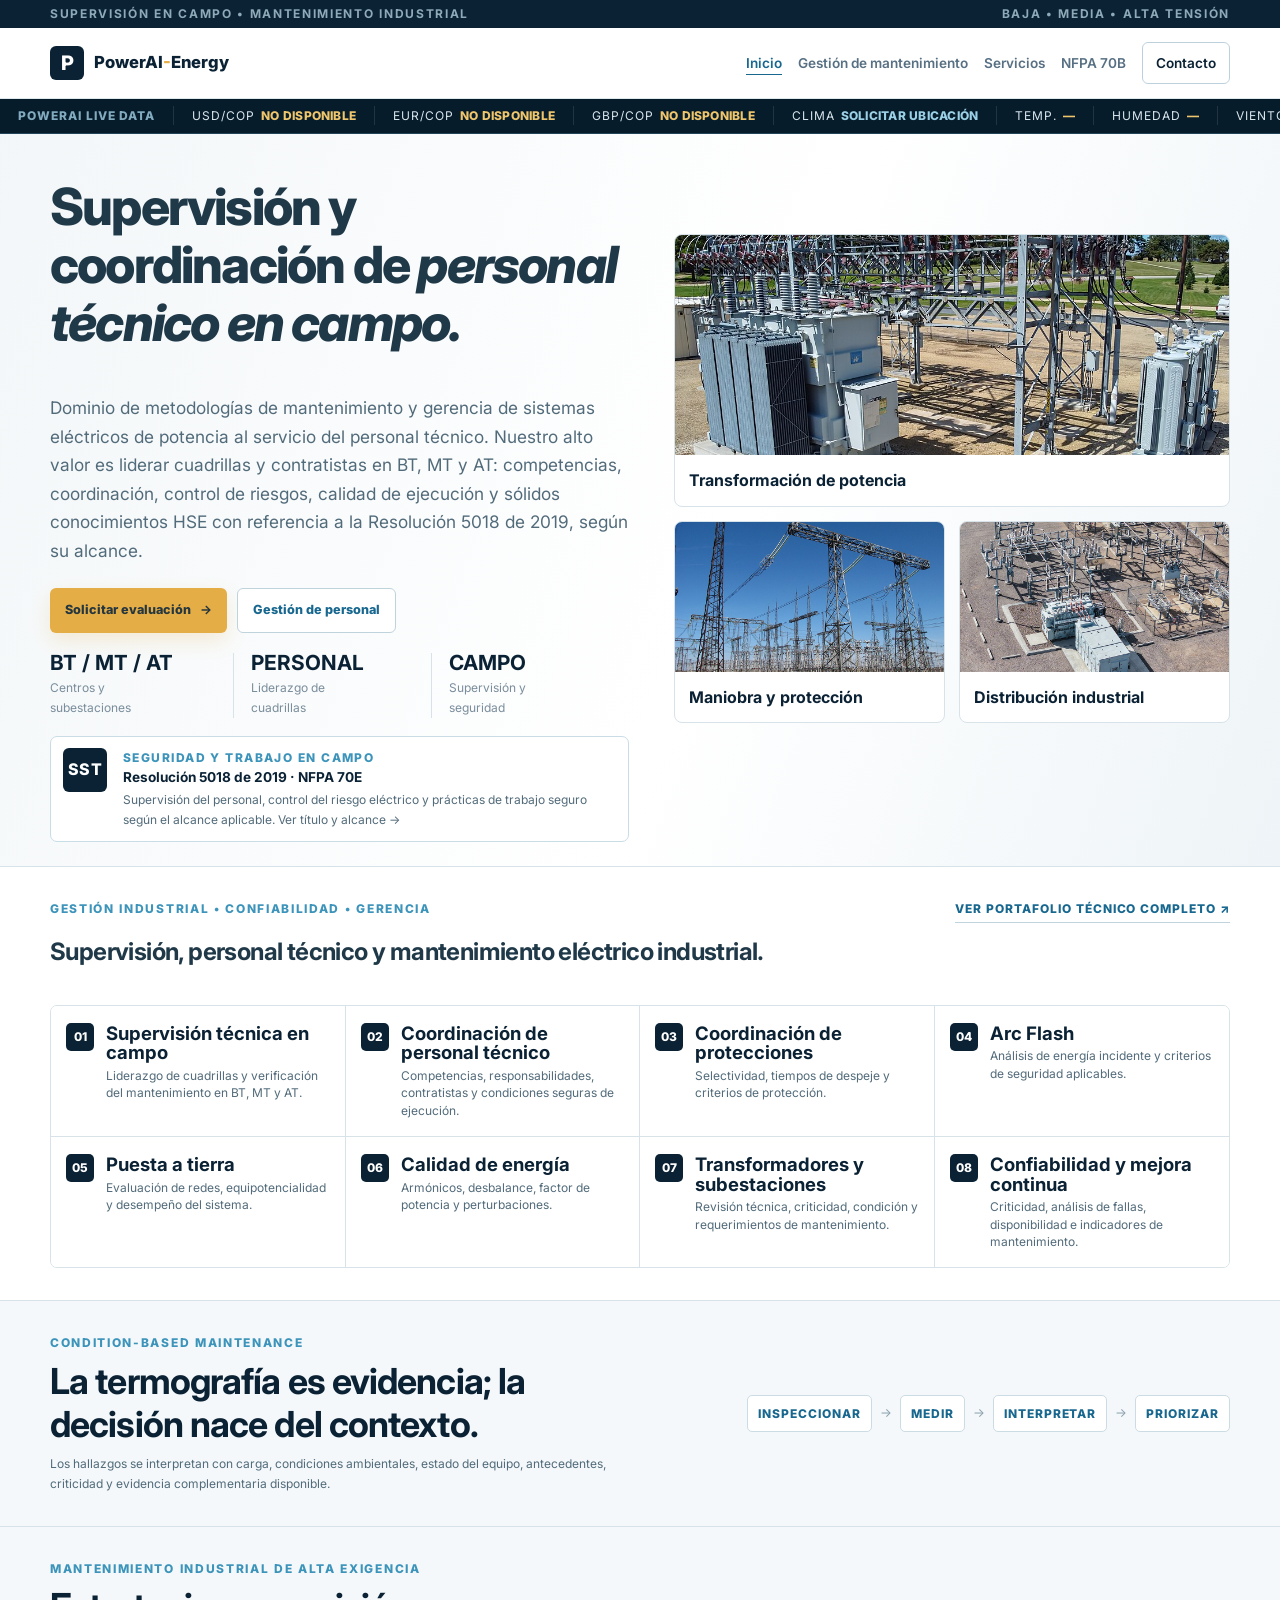
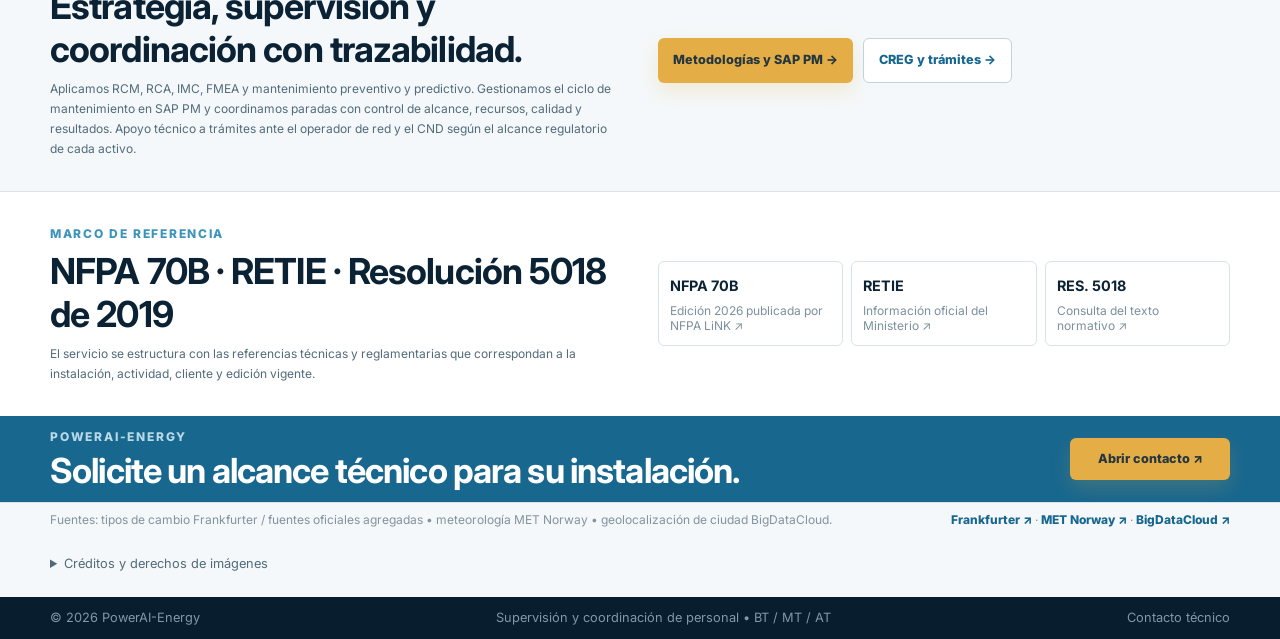
==== commit d562659a: "Mover créditos de imágenes a apartado desplegable al pie de cada página" ====
--- a/index.html
+++ b/index.html
@@ -10,7 +10,7 @@
 <link rel="preconnect" href="https://fonts.googleapis.com">
 <link rel="preconnect" href="https://fonts.gstatic.com" crossorigin>
 <link href="https://fonts.googleapis.com/css2?family=Inter:wght@400;500;600;700;800&display=swap" rel="stylesheet">
-<link rel="stylesheet" href="styles.css?v=20261013-industrial-images">
+<link rel="stylesheet" href="styles.css?v=20261013-discreet-credits">
 </head>
 <body class="single-screen">
 
@@ -92,7 +92,7 @@
         </div>
       </div>
 
-<div class="home-industrial-gallery" aria-label="Entornos de sistemas eléctricos de potencia"><figure class="industrial-photo"><img src="assets/transformador-subestacion.jpg" loading="lazy" alt="Transformador e infraestructura de una subestación eléctrica"><figcaption><strong>Transformación de potencia</strong><small class="image-rights">Imagen de referencia · Wikimedia Commons. <a href="https://commons.wikimedia.org/wiki/File:Transformer_at_substation.jpg" target="_blank" rel="noopener">Fuente, autoría y condiciones de uso ↗</a></small></figcaption></figure><figure class="industrial-photo"><img src="assets/maniobra-alta-tension.jpg" loading="lazy" alt="Equipos de maniobra de alta tensión en una instalación eléctrica"><figcaption><strong>Maniobra y protección</strong><small class="image-rights">Imagen de referencia · Wikimedia Commons. <a href="https://commons.wikimedia.org/wiki/File:High_voltage_switchgear.jpg" target="_blank" rel="noopener">Fuente, autoría y condiciones de uso ↗</a></small></figcaption></figure><figure class="industrial-photo"><img src="assets/subestacion-distribucion.jpg" loading="lazy" alt="Equipos eléctricos y barras de una subestación de distribución"><figcaption><strong>Distribución industrial</strong><small class="image-rights">Imagen de referencia · Wikimedia Commons. <a href="https://commons.wikimedia.org/wiki/File:Distribution_substation_switchgear.jpg" target="_blank" rel="noopener">Fuente, autoría y condiciones de uso ↗</a></small></figcaption></figure></div>
+<div class="home-industrial-gallery" aria-label="Entornos de sistemas eléctricos de potencia"><figure class="industrial-photo"><img src="assets/transformador-subestacion.jpg" loading="lazy" alt="Transformador e infraestructura de una subestación eléctrica"><figcaption><strong>Transformación de potencia</strong></figcaption></figure><figure class="industrial-photo"><img src="assets/maniobra-alta-tension.jpg" loading="lazy" alt="Equipos de maniobra de alta tensión en una instalación eléctrica"><figcaption><strong>Maniobra y protección</strong></figcaption></figure><figure class="industrial-photo"><img src="assets/subestacion-distribucion.jpg" loading="lazy" alt="Equipos eléctricos y barras de una subestación de distribución"><figcaption><strong>Distribución industrial</strong></figcaption></figure></div>
     </div>
   </section>
 
@@ -176,7 +176,14 @@
 
 
 
+<div class="container image-credits-section">
+  <details class="image-rights-details">
+    <summary>Créditos y derechos de imágenes</summary>
+    <p>Las fotografías externas se utilizan como referencias de entornos eléctricos industriales. Sus fuentes y condiciones de uso se relacionan a continuación.</p>
+    <ul><li><strong>Transformación de potencia:</strong> Wikimedia Commons. <a href="https://commons.wikimedia.org/wiki/File:Transformer_at_substation.jpg" target="_blank" rel="noopener">Fuente, autoría y condiciones de uso ↗</a></li><li><strong>Maniobra y protección:</strong> Wikimedia Commons. <a href="https://commons.wikimedia.org/wiki/File:High_voltage_switchgear.jpg" target="_blank" rel="noopener">Fuente, autoría y condiciones de uso ↗</a></li><li><strong>Subestación de distribución:</strong> Wikimedia Commons. <a href="https://commons.wikimedia.org/wiki/File:Distribution_substation_switchgear.jpg" target="_blank" rel="noopener">Fuente, autoría y condiciones de uso ↗</a></li></ul>
+  </details>
+</div>
 <footer class="footer"><div class="container footer-inner"><span>© <span id="year"></span> PowerAI-Energy</span><span>Supervisión y coordinación de personal • BT / MT / AT</span><a href="contacto.html">Contacto técnico</a></div></footer>
-<script src="script.js?v=20261013-industrial-images"></script>
+<script src="script.js?v=20261013-discreet-credits"></script>
 </body>
 </html>
--- a/styles.css
+++ b/styles.css
@@ -615,3 +615,14 @@
 .real-photo figcaption{position:static;padding:12px;color:var(--navy)}
 .real-photo figcaption span,.real-photo figcaption small{color:var(--muted)}
 @media(max-width:720px){.nfpa-real-visual{grid-template-columns:1fr;grid-template-rows:auto}.real-photo-main{grid-row:auto}.real-photo img,.real-photo-main img{height:220px}}
+
+/* Image rights remain accessible in a discreet closed disclosure. */
+.image-credits-section{padding-top:12px;padding-bottom:16px}
+.image-rights-details{color:var(--muted);font-size:.8rem;line-height:1.6}
+.image-rights-details summary{cursor:pointer;width:fit-content;padding:6px 0}
+.image-rights-details summary:focus-visible{outline:2px solid var(--blue);outline-offset:4px}
+.image-rights-details[open]{padding:14px 18px;border:1px solid var(--line);border-radius:8px;background:#fff}
+.image-rights-details p{margin:10px 0}
+.image-rights-details ul{padding-left:20px;margin:10px 0}
+.image-rights-details li{margin:8px 0;overflow-wrap:anywhere}
+.image-rights-details a{text-decoration:underline;text-underline-offset:3px;color:var(--blue)}
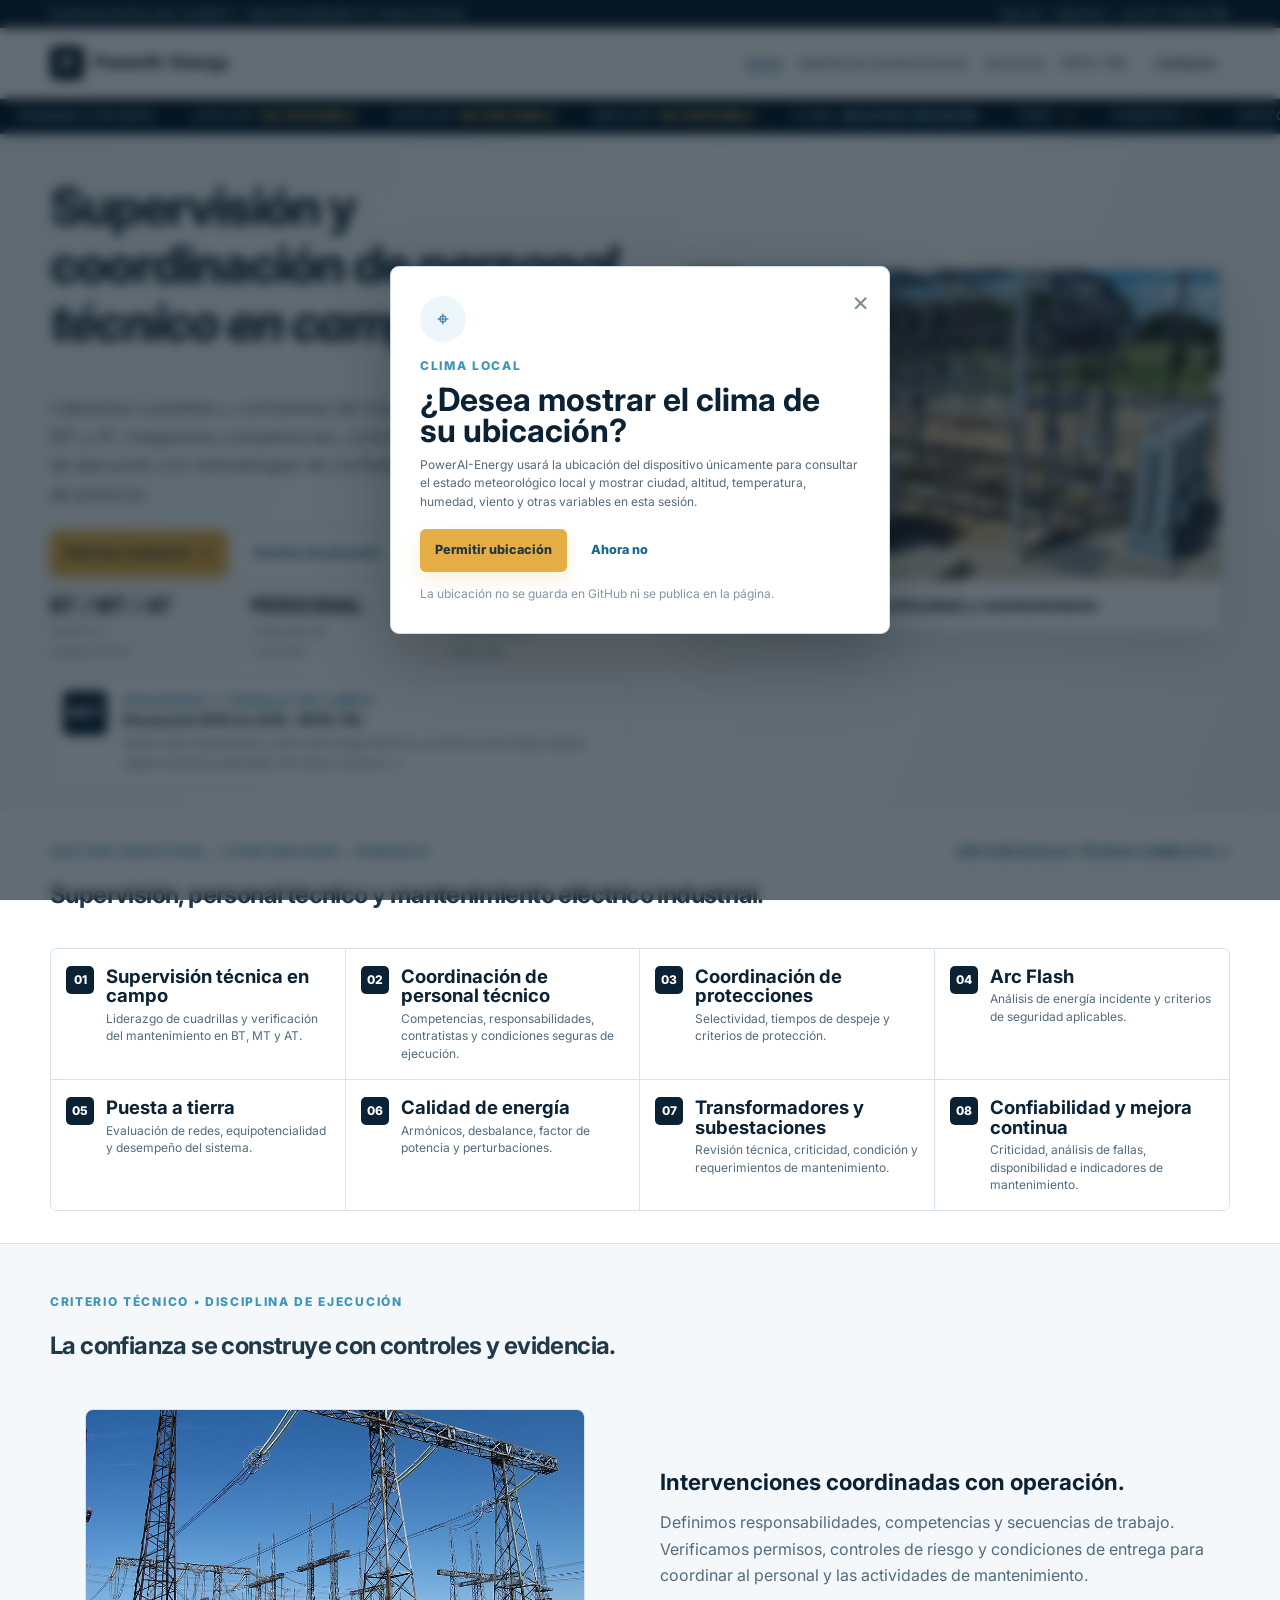
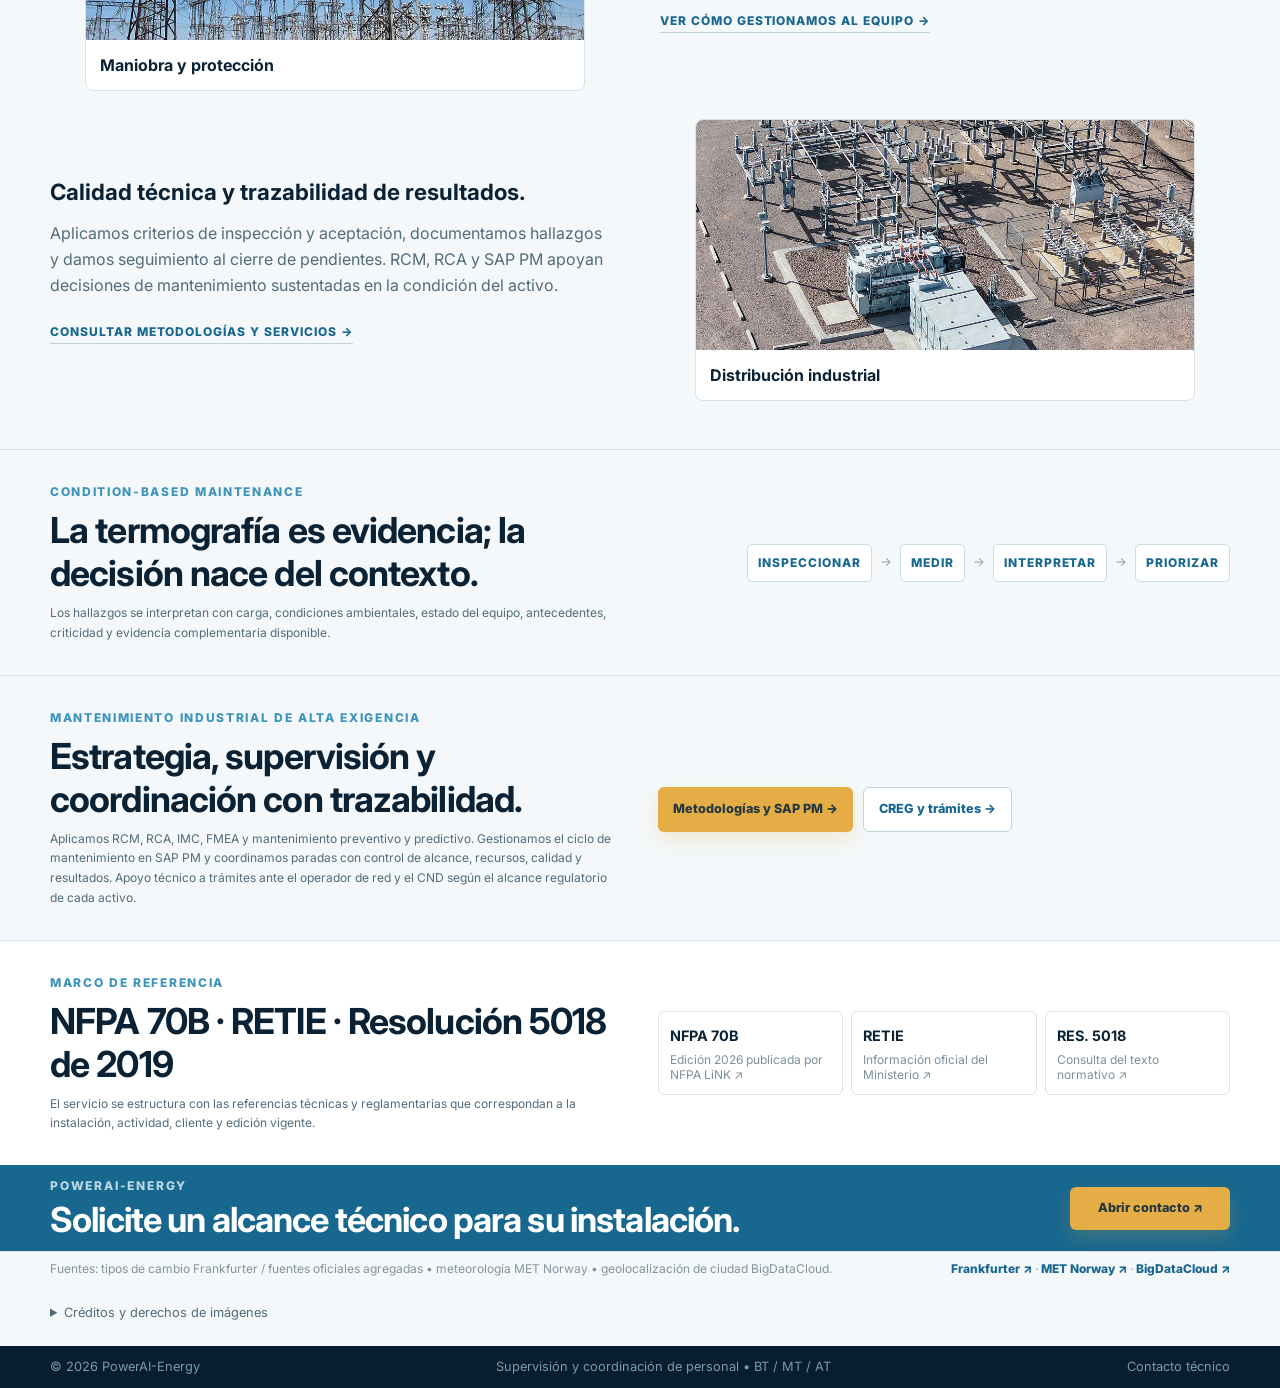
==== commit 8dae2cbe: "Distribuir imágenes por contexto y reforzar confianza y criterio técnico" ====
--- a/index.html
+++ b/index.html
@@ -10,7 +10,7 @@
 <link rel="preconnect" href="https://fonts.googleapis.com">
 <link rel="preconnect" href="https://fonts.gstatic.com" crossorigin>
 <link href="https://fonts.googleapis.com/css2?family=Inter:wght@400;500;600;700;800&display=swap" rel="stylesheet">
-<link rel="stylesheet" href="styles.css?v=20261013-discreet-credits">
+<link rel="stylesheet" href="styles.css?v=20261013-contextual-layout">
 </head>
 <body class="single-screen">
 
@@ -68,7 +68,7 @@
         <div class="eyebrow"><span></span> MANTENIMIENTO ELÉCTRICO INDUSTRIAL</div>
         <h1>Supervisión y coordinación de <em>personal técnico en campo.</em></h1>
         <p class="hero-text">
-          Dominio de metodologías de mantenimiento y gerencia de sistemas eléctricos de potencia al servicio del personal técnico. Nuestro alto valor es liderar cuadrillas y contratistas en BT, MT y AT: competencias, coordinación, control de riesgos, calidad de ejecución y sólidos conocimientos HSE con referencia a la Resolución 5018 de 2019, según su alcance.
+          Lideramos cuadrillas y contratistas de mantenimiento eléctrico en BT, MT y AT. Integramos competencias, control de riesgos HSE y calidad de ejecución con metodologías de confiabilidad y gerencia de sistemas de potencia.
         </p>
 
         <div class="hero-actions">
@@ -92,7 +92,7 @@
         </div>
       </div>
 
-<div class="home-industrial-gallery" aria-label="Entornos de sistemas eléctricos de potencia"><figure class="industrial-photo"><img src="assets/transformador-subestacion.jpg" loading="lazy" alt="Transformador e infraestructura de una subestación eléctrica"><figcaption><strong>Transformación de potencia</strong></figcaption></figure><figure class="industrial-photo"><img src="assets/maniobra-alta-tension.jpg" loading="lazy" alt="Equipos de maniobra de alta tensión en una instalación eléctrica"><figcaption><strong>Maniobra y protección</strong></figcaption></figure><figure class="industrial-photo"><img src="assets/subestacion-distribucion.jpg" loading="lazy" alt="Equipos eléctricos y barras de una subestación de distribución"><figcaption><strong>Distribución industrial</strong></figcaption></figure></div>
+<figure class="industrial-photo home-hero-photo"><img src="assets/transformador-subestacion.jpg" fetchpriority="high" alt="Transformador e infraestructura de una subestación eléctrica"><figcaption><strong>Sistemas de potencia: continuidad y mantenimiento</strong></figcaption></figure>
     </div>
   </section>
 
@@ -135,6 +135,17 @@
     </div>
   </section>
 
+  <section class="compact-panel operational-assurance" aria-labelledby="assurance-title"><div class="container">
+    <div class="power-services-head"><div><span class="panel-label">CRITERIO TÉCNICO • DISCIPLINA DE EJECUCIÓN</span><h2 id="assurance-title">La confianza se construye con controles y evidencia.</h2></div></div>
+    <div class="assurance-story">
+      <figure class="industrial-photo"><img src="assets/maniobra-alta-tension.jpg" loading="lazy" alt="Equipos de maniobra de alta tensión en una instalación eléctrica"><figcaption><strong>Maniobra y protección</strong></figcaption></figure>
+      <div><h3>Intervenciones coordinadas con operación.</h3><p>Definimos responsabilidades, competencias y secuencias de trabajo. Verificamos permisos, controles de riesgo y condiciones de entrega para coordinar al personal y las actividades de mantenimiento.</p><a class="service-more" href="supervision.html#gestion-personal">Ver cómo gestionamos al equipo →</a></div>
+    </div>
+    <div class="assurance-story assurance-story-reverse">
+      <figure class="industrial-photo"><img src="assets/subestacion-distribucion.jpg" loading="lazy" alt="Equipos eléctricos y barras de una subestación de distribución"><figcaption><strong>Distribución industrial</strong></figcaption></figure>
+      <div><h3>Calidad técnica y trazabilidad de resultados.</h3><p>Aplicamos criterios de inspección y aceptación, documentamos hallazgos y damos seguimiento al cierre de pendientes. RCM, RCA y SAP PM apoyan decisiones de mantenimiento sustentadas en la condición del activo.</p><a class="service-more" href="servicios.html#metodologias">Consultar metodologías y servicios →</a></div>
+    </div>
+  </div></section>
   <section class="compact-panel light" id="condicion">
     <div class="container condition-row">
       <div>
@@ -184,6 +195,6 @@
   </details>
 </div>
 <footer class="footer"><div class="container footer-inner"><span>© <span id="year"></span> PowerAI-Energy</span><span>Supervisión y coordinación de personal • BT / MT / AT</span><a href="contacto.html">Contacto técnico</a></div></footer>
-<script src="script.js?v=20261013-discreet-credits"></script>
+<script src="script.js?v=20261013-contextual-layout"></script>
 </body>
 </html>
--- a/styles.css
+++ b/styles.css
@@ -626,3 +626,22 @@
 .image-rights-details ul{padding-left:20px;margin:10px 0}
 .image-rights-details li{margin:8px 0;overflow-wrap:anywhere}
 .image-rights-details a{text-decoration:underline;text-underline-offset:3px;color:var(--blue)}
+
+/* Contextual imagery supports service scope and professional assurance. */
+.home-hero-photo{justify-self:center;max-width:540px;box-shadow:var(--shadow)}
+.home-hero-photo img{height:310px}
+.operational-assurance{background:var(--surface);padding:48px 0}
+.assurance-story{display:grid;grid-template-columns:minmax(0,1fr) minmax(0,1fr);gap:40px;align-items:center;margin-top:28px}
+.assurance-story h3{color:var(--navy);font-size:1.4rem;margin:0 0 12px}
+.assurance-story p{color:var(--muted);max-width:560px;margin:0 0 18px}
+.assurance-story .industrial-photo{max-width:500px;justify-self:center}
+.assurance-story-reverse .industrial-photo{grid-column:2;grid-row:1}
+.assurance-story-reverse>div{grid-column:1;grid-row:1}
+.industrial-photo-story .industrial-photo{max-width:480px;justify-self:center}
+.industrial-photo-story img{height:300px;object-fit:contain;background:var(--blue-soft)}
+.nfpa-real-visual{display:block;max-width:520px;width:100%;justify-self:center}
+.nfpa-real-visual .real-photo img{height:290px}
+.asset-photo-grid{grid-template-columns:repeat(2,minmax(0,1fr))}
+.asset-photo-card img{height:260px;object-fit:contain;background:#0b2235}
+@media(max-width:980px){.home-hero-photo{margin-top:24px}.single-screen .hero-copy{display:block}}
+@media(max-width:720px){.assurance-story{grid-template-columns:1fr;gap:20px}.assurance-story-reverse .industrial-photo,.assurance-story-reverse>div{grid-column:auto;grid-row:auto}.home-hero-photo img{height:230px}.operational-assurance{padding:32px 0}.asset-photo-grid{grid-template-columns:1fr}.nfpa-real-visual .real-photo img{height:230px}}
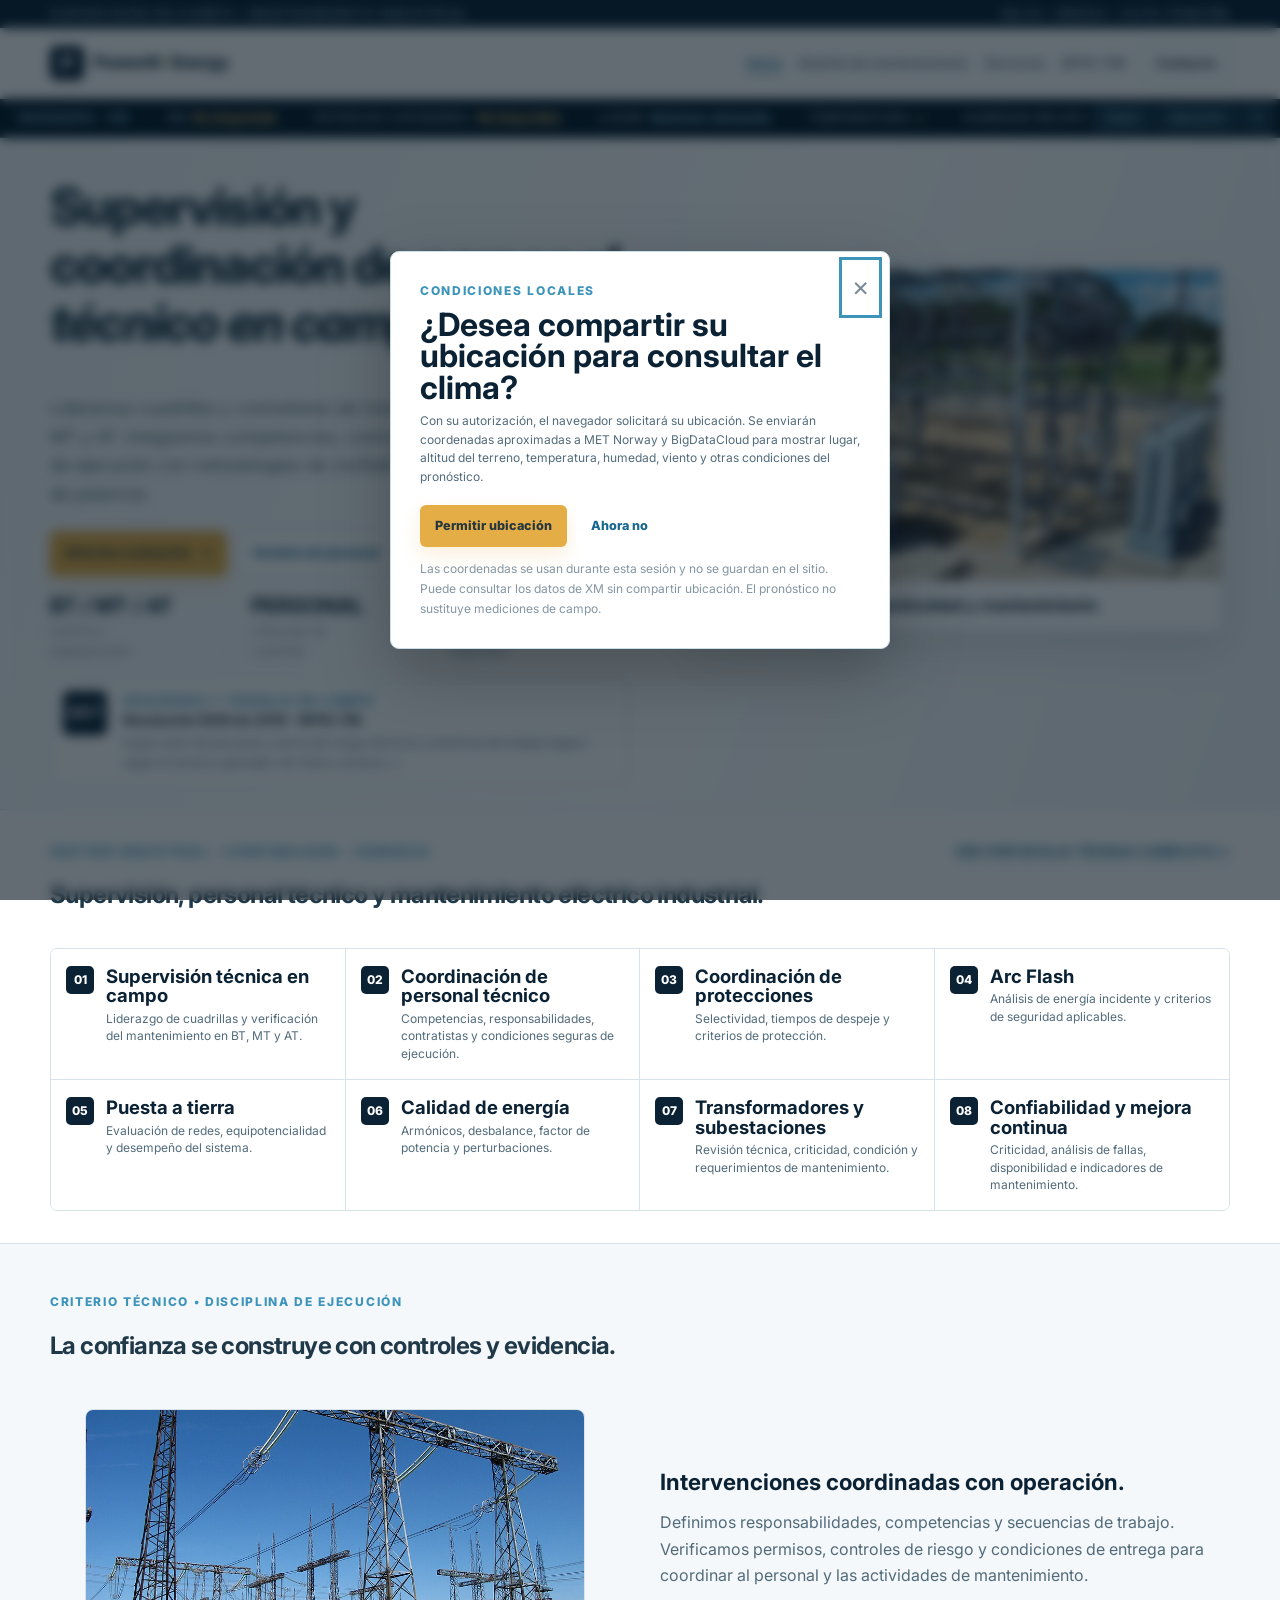
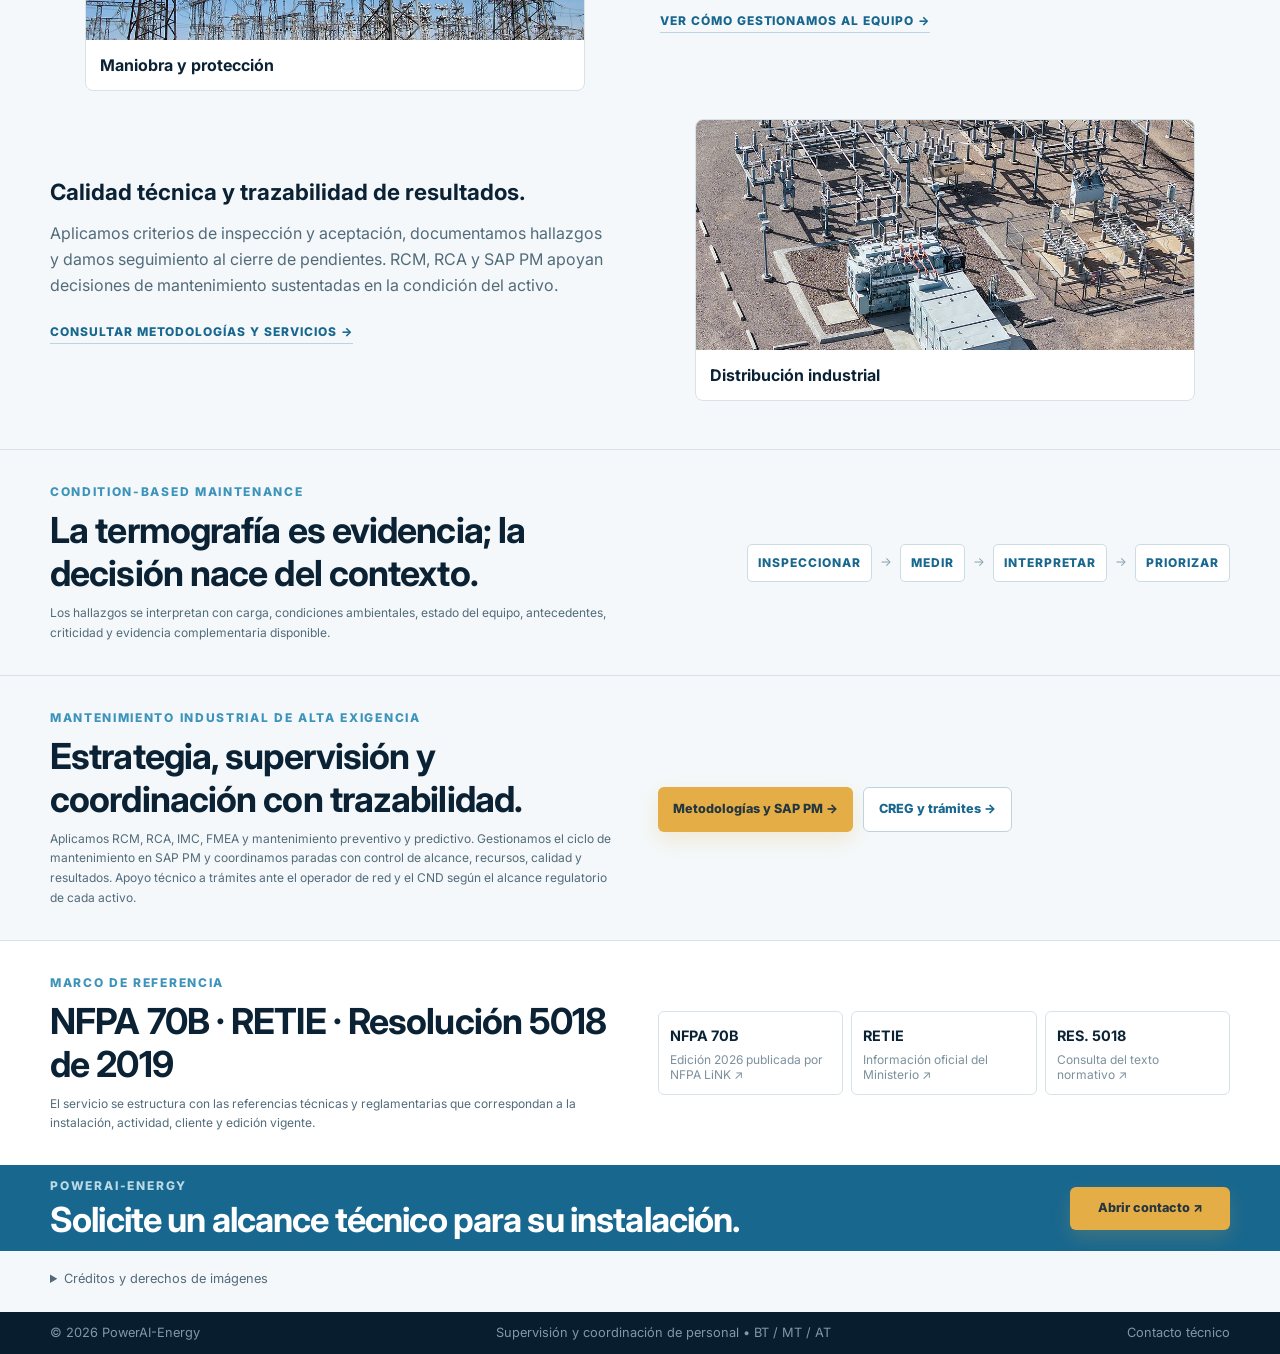
==== commit 56dc4c5d: "Integrar indicadores técnicos XM, petróleo en COP y clima con consentimiento" ====
--- a/index.html
+++ b/index.html
@@ -10,7 +10,7 @@
 <link rel="preconnect" href="https://fonts.googleapis.com">
 <link rel="preconnect" href="https://fonts.gstatic.com" crossorigin>
 <link href="https://fonts.googleapis.com/css2?family=Inter:wght@400;500;600;700;800&display=swap" rel="stylesheet">
-<link rel="stylesheet" href="styles.css?v=20261013-contextual-layout">
+<link rel="stylesheet" href="styles.css?v=20261013-engineering-data">
 </head>
 <body class="single-screen">
 
@@ -29,35 +29,55 @@
   </nav>
 </header>
 
-<div class="live-data-ticker" aria-label="Indicadores económicos y clima local">
-  <div class="ticker-viewport">
+<div class="live-data-ticker" aria-label="Datos técnicos del sistema eléctrico y condiciones meteorológicas">
+  <div class="ticker-viewport" tabindex="0" aria-label="Indicadores desplazables">
     <div class="ticker-track" id="ticker-track">
-      <span class="ticker-item ticker-label">POWERAI LIVE DATA</span>
-      <span class="ticker-item">USD/COP <b id="fx-usd">—</b></span>
-      <span class="ticker-item">EUR/COP <b id="fx-eur">—</b></span>
-      <span class="ticker-item">GBP/COP <b id="fx-gbp">—</b></span>
-      <span class="ticker-item weather-item">CLIMA <b id="weather-summary">Solicitar ubicación</b></span>
-      <span class="ticker-item">TEMP. <b id="weather-temp">—</b></span>
-      <span class="ticker-item">HUMEDAD <b id="weather-humidity">—</b></span>
+      <span class="ticker-item ticker-label">INGENIERÍA · XM</span>
+      <span id="xm-items" class="ticker-group"><span class="ticker-item">XM <b>Consultando datos publicados…</b></span></span>
+      <span id="oil-items" class="ticker-group"><span class="ticker-item">PETRÓLEO <b>Consultando referencia COP/barril…</b></span></span>
+      <span class="ticker-item weather-item">LUGAR <b id="weather-summary">Autorizar ubicación</b></span>
+      <span class="ticker-item">TEMPERATURA <b id="weather-temp">—</b></span>
+      <span class="ticker-item">HUMEDAD RELATIVA <b id="weather-humidity">—</b></span>
       <span class="ticker-item">VIENTO <b id="weather-wind">—</b></span>
-      <span class="ticker-item">ALTITUD <b id="weather-altitude">—</b></span>
-      <button class="ticker-location" id="location-button" type="button">⌖ Mostrar clima de mi ubicación</button>
-    </div>
-  </div>
-</div>
-
+      <span class="ticker-item">RACHAS <b id="weather-gust">—</b></span>
+      <span class="ticker-item">DIRECCIÓN <b id="weather-direction">—</b></span>
+      <span class="ticker-item">ALTITUD DEL TERRENO <b id="weather-altitude">—</b></span>
+      <span class="ticker-item">PRESIÓN AL NIVEL DEL MAR <b id="weather-pressure">—</b></span>
+      <span class="ticker-item">NUBOSIDAD <b id="weather-clouds">—</b></span>
+      <span class="ticker-item">PRECIPITACIÓN PRÓX. 1 H <b id="weather-rain">—</b></span>
+      <span class="ticker-item">PRONÓSTICO MET <b id="weather-date">—</b></span>
+    </div>
+  </div>
+  <div class="ticker-controls">
+    <button class="ticker-location" id="engineering-button" type="button" aria-label="Consultar todos los indicadores técnicos publicados">Datos</button>
+    <button class="ticker-location" id="location-button" type="button">Ubicación</button>
+    <button class="ticker-location" id="ticker-pause" type="button" aria-label="Pausar desplazamiento" aria-pressed="false">Ⅱ</button>
+  </div>
+</div>
 <div class="location-modal" id="location-modal" aria-hidden="true">
   <div class="location-dialog" role="dialog" aria-modal="true" aria-labelledby="location-title">
     <button class="location-close" id="location-close" type="button" aria-label="Cerrar">×</button>
-    <div class="location-icon">⌖</div>
-    <span class="panel-label">CLIMA LOCAL</span>
-    <h2 id="location-title">¿Desea mostrar el clima de su ubicación?</h2>
-    <p>PowerAI-Energy usará la ubicación del dispositivo únicamente para consultar el estado meteorológico local y mostrar ciudad, altitud, temperatura, humedad, viento y otras variables en esta sesión.</p>
+    <span class="panel-label">CONDICIONES LOCALES</span>
+    <h2 id="location-title">¿Desea compartir su ubicación para consultar el clima?</h2>
+    <p>Con su autorización, el navegador solicitará su ubicación. Se enviarán coordenadas aproximadas a MET Norway y BigDataCloud para mostrar lugar, altitud del terreno, temperatura, humedad, viento y otras condiciones del pronóstico.</p>
     <div class="location-actions">
       <button class="btn btn-primary" id="location-allow" type="button">Permitir ubicación</button>
       <button class="btn btn-light" id="location-deny" type="button">Ahora no</button>
     </div>
-    <small>La ubicación no se guarda en GitHub ni se publica en la página.</small>
+    <small>Las coordenadas se usan durante esta sesión y no se guardan en el sitio. Puede consultar los datos de XM sin compartir ubicación. El pronóstico no sustituye mediciones de campo.</small>
+  </div>
+</div>
+<div class="location-modal" id="engineering-modal" aria-hidden="true">
+  <div class="location-dialog engineering-dialog" role="dialog" aria-modal="true" aria-labelledby="engineering-title">
+    <button class="location-close" id="engineering-close" type="button" aria-label="Cerrar">×</button>
+    <span class="panel-label">FUENTES PÚBLICAS · DATOS PUBLICADOS</span>
+    <h2 id="engineering-title">Indicadores técnicos del sistema eléctrico</h2>
+    <p id="engineering-status">Consultando el último conjunto de datos publicado.</p>
+    <p>Se consultan los indicadores técnicos agregados del Sistema disponibles en la API pública de XM. No equivale a todo el histórico ni a todas las desagregaciones. Los datos conservan sus unidades y período de publicación.</p>
+    <div class="engineering-table-wrap"><table class="engineering-table"><thead><tr><th scope="col">Indicador</th><th scope="col">Valor</th><th scope="col">Fecha / período</th></tr></thead><tbody id="engineering-rows"></tbody></table></div>
+    <details><summary>Catálogo técnico publicado por XM</summary><p>Variables y desagregaciones del catálogo público. La tira muestra los agregados del Sistema que hayan respondido a la consulta.</p><ul id="engineering-catalog"></ul></details>
+    <p>Brent y WTI: referencias spot EIA/FRED convertidas a COP por barril con TRM oficial. Las fechas pueden diferir; no son precios de venta local ni cotizaciones en tiempo real.</p>
+    <p><a href="https://sinergox.xm.com.co/" target="_blank" rel="noopener">XM / Sinergox ↗</a> · <a href="https://fred.stlouisfed.org/series/DCOILBRENTEU" target="_blank" rel="noopener">Brent EIA/FRED ↗</a> · <a href="https://fred.stlouisfed.org/series/DCOILWTICO" target="_blank" rel="noopener">WTI EIA/FRED ↗</a> · <a href="https://www.datos.gov.co/Econom-a-y-Finanzas/TRM/32sa-8pi3" target="_blank" rel="noopener">TRM oficial ↗</a></p>
   </div>
 </div>
 
@@ -183,7 +203,7 @@
   </section>
 </main>
 
-<div class="data-attribution"><div class="container"><span>Fuentes: tipos de cambio Frankfurter / fuentes oficiales agregadas • meteorología MET Norway • geolocalización de ciudad BigDataCloud.</span><span><a href="https://frankfurter.dev/" target="_blank" rel="noopener">Frankfurter ↗</a> · <a href="https://api.met.no/" target="_blank" rel="noopener">MET Norway ↗</a> · <a href="https://www.bigdatacloud.com/geocoding-apis/free-reverse-geocode-to-city-api" target="_blank" rel="noopener">BigDataCloud ↗</a></span></div></div>
+
 
 
 
@@ -195,6 +215,6 @@
   </details>
 </div>
 <footer class="footer"><div class="container footer-inner"><span>© <span id="year"></span> PowerAI-Energy</span><span>Supervisión y coordinación de personal • BT / MT / AT</span><a href="contacto.html">Contacto técnico</a></div></footer>
-<script src="script.js?v=20261013-contextual-layout"></script>
+<script src="script.js?v=20261013-engineering-data"></script>
 </body>
 </html>
--- a/styles.css
+++ b/styles.css
@@ -645,3 +645,26 @@
 .asset-photo-card img{height:260px;object-fit:contain;background:#0b2235}
 @media(max-width:980px){.home-hero-photo{margin-top:24px}.single-screen .hero-copy{display:block}}
 @media(max-width:720px){.assurance-story{grid-template-columns:1fr;gap:20px}.assurance-story-reverse .industrial-photo,.assurance-story-reverse>div{grid-column:auto;grid-row:auto}.home-hero-photo img{height:230px}.operational-assurance{padding:32px 0}.asset-photo-grid{grid-template-columns:1fr}.nfpa-real-visual .real-photo img{height:230px}}
+/* Published engineering data: controls stay accessible while the strip moves. */
+.live-data-ticker{height:40px;display:flex}
+.ticker-viewport{flex:1;min-width:0;overflow-x:auto;scrollbar-width:none}
+.ticker-viewport::-webkit-scrollbar{display:none}
+.ticker-group{display:contents}
+.ticker-track{min-width:0;animation-name:engineeringTicker}
+.ticker-track small{font-size:.7rem;text-transform:none;letter-spacing:0;color:#bcd1dd}
+.ticker-track.ticker-paused,.ticker-viewport:focus-within .ticker-track{animation-play-state:paused}
+.ticker-controls{display:flex;align-items:center;gap:5px;flex-shrink:0;background:#071c2b;padding:0 8px;z-index:1}
+.ticker-controls .ticker-location{margin:0;text-transform:none;letter-spacing:0}
+@keyframes engineeringTicker{0%,8%{transform:translateX(0)}92%,100%{transform:translateX(var(--ticker-travel,0px))}}
+.engineering-dialog{width:min(980px,100%);max-height:85vh;overflow:auto}
+.engineering-dialog p{font-size:.9rem;line-height:1.6;color:var(--muted)}
+.engineering-dialog a{color:var(--blue);text-decoration:underline}
+.engineering-table-wrap{overflow:auto;margin:20px 0}
+.engineering-table{width:100%;border-collapse:collapse;text-align:left;font-size:.85rem}
+.engineering-table th,.engineering-table td{padding:12px;border:1px solid var(--line);vertical-align:top}
+.engineering-table th{background:var(--blue-soft)}
+#engineering-catalog{font-size:.85rem;line-height:1.6;padding-left:22px}
+.contact-main,.services-main,.supervision-main,.nfpa-main,.thank-main{padding-top:164px}
+@media(max-width:720px){.live-data-ticker{height:38px}.ticker-controls{gap:3px;padding:0 4px}.ticker-controls .ticker-location{padding:0 6px;font-size:.7rem}.contact-main,.services-main,.supervision-main,.nfpa-main,.thank-main{padding-top:146px}.engineering-dialog{padding:24px 16px}}
+@media(prefers-reduced-motion:reduce){.ticker-track{animation:none}.ticker-viewport{overflow-x:auto}}
+.ticker-item b{text-transform:none}
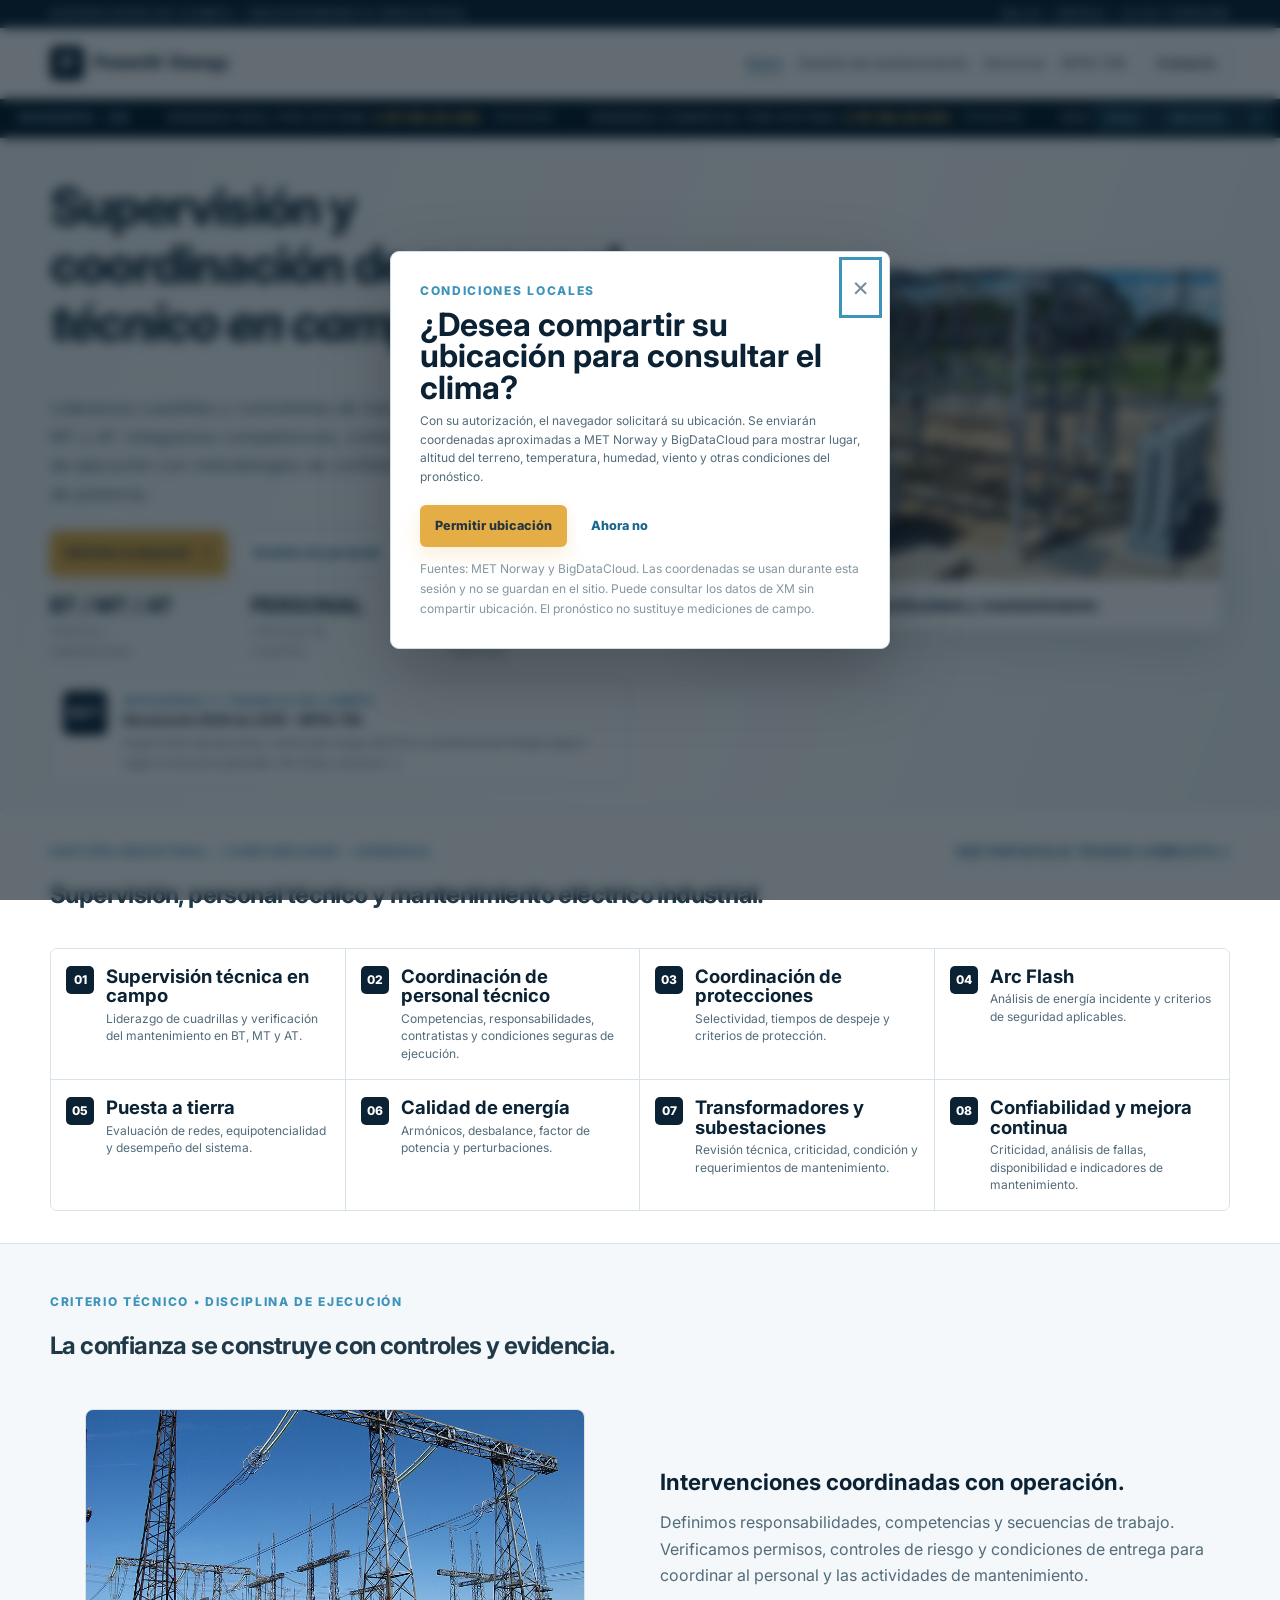
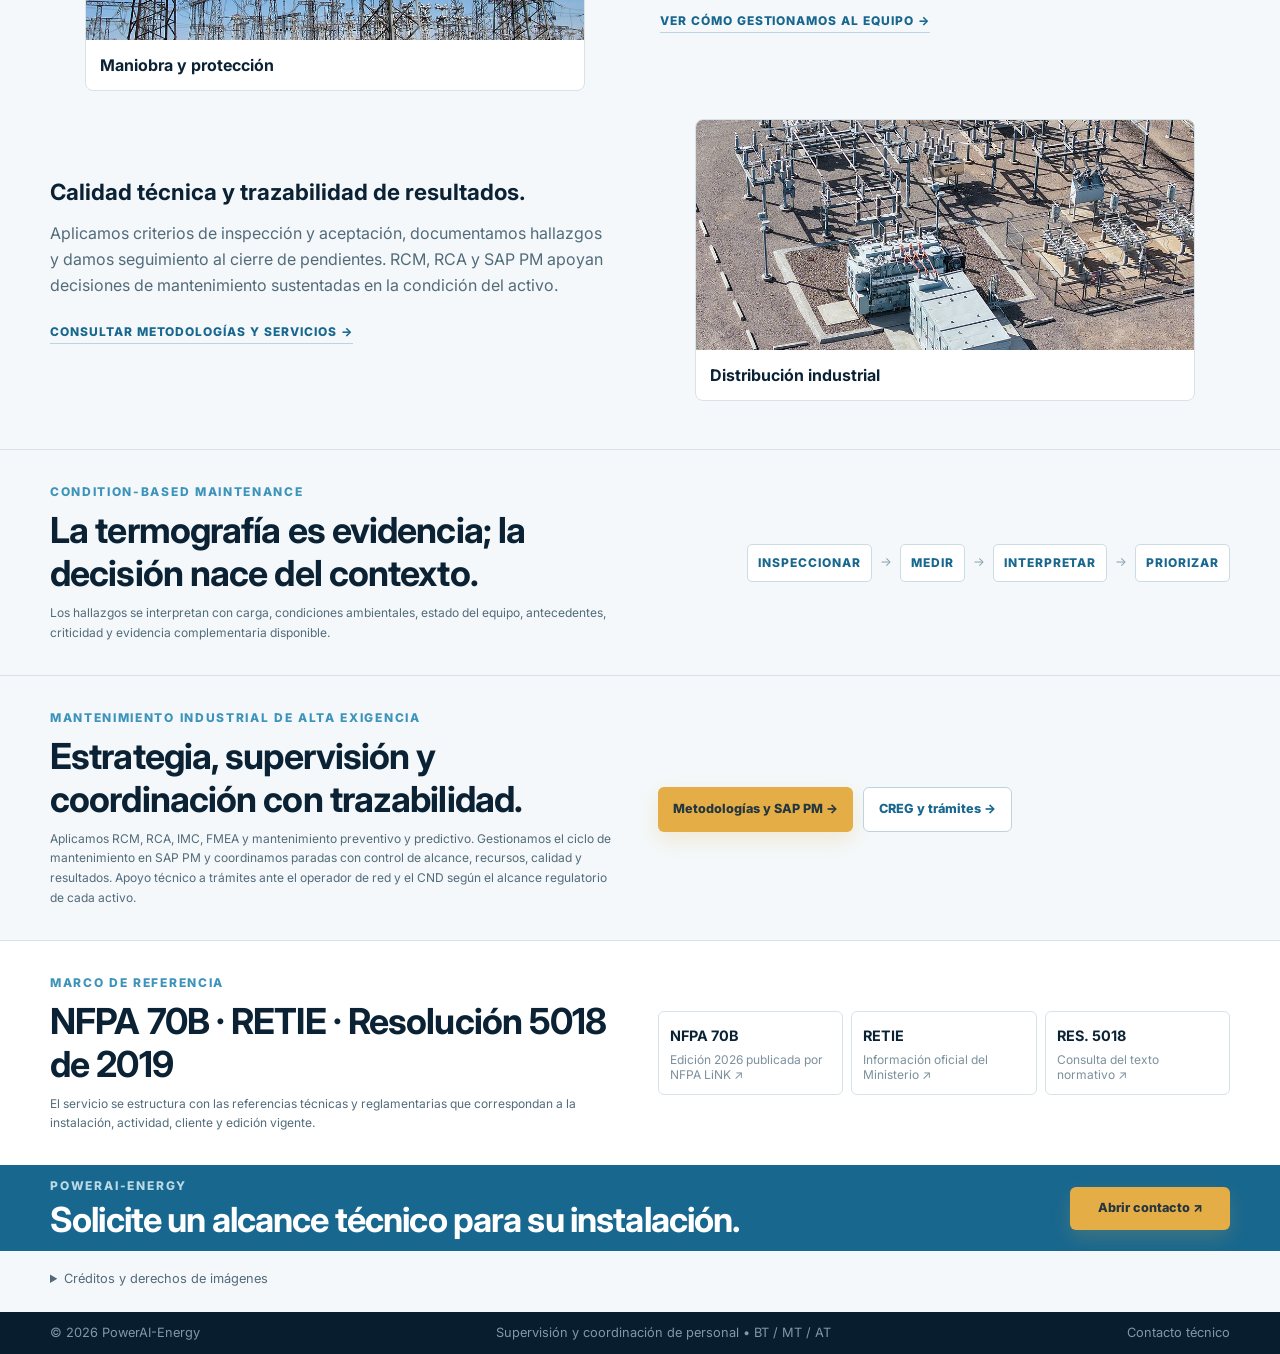
==== commit 3ee27ae8: "Añadir fuente EIA alternativa para petróleo en COP con dependencias verificadas" ====
--- a/index.html
+++ b/index.html
@@ -64,7 +64,7 @@
       <button class="btn btn-primary" id="location-allow" type="button">Permitir ubicación</button>
       <button class="btn btn-light" id="location-deny" type="button">Ahora no</button>
     </div>
-    <small>Las coordenadas se usan durante esta sesión y no se guardan en el sitio. Puede consultar los datos de XM sin compartir ubicación. El pronóstico no sustituye mediciones de campo.</small>
+    <small>Fuentes: <a href="https://api.met.no/" target="_blank" rel="noopener">MET Norway</a> y <a href="https://www.bigdatacloud.com/" target="_blank" rel="noopener">BigDataCloud</a>. Las coordenadas se usan durante esta sesión y no se guardan en el sitio. Puede consultar los datos de XM sin compartir ubicación. El pronóstico no sustituye mediciones de campo.</small>
   </div>
 </div>
 <div class="location-modal" id="engineering-modal" aria-hidden="true">
@@ -76,8 +76,8 @@
     <p>Se consultan los indicadores técnicos agregados del Sistema disponibles en la API pública de XM. No equivale a todo el histórico ni a todas las desagregaciones. Los datos conservan sus unidades y período de publicación.</p>
     <div class="engineering-table-wrap"><table class="engineering-table"><thead><tr><th scope="col">Indicador</th><th scope="col">Valor</th><th scope="col">Fecha / período</th></tr></thead><tbody id="engineering-rows"></tbody></table></div>
     <details><summary>Catálogo técnico publicado por XM</summary><p>Variables y desagregaciones del catálogo público. La tira muestra los agregados del Sistema que hayan respondido a la consulta.</p><ul id="engineering-catalog"></ul></details>
-    <p>Brent y WTI: referencias spot EIA/FRED convertidas a COP por barril con TRM oficial. Las fechas pueden diferir; no son precios de venta local ni cotizaciones en tiempo real.</p>
-    <p><a href="https://sinergox.xm.com.co/" target="_blank" rel="noopener">XM / Sinergox ↗</a> · <a href="https://fred.stlouisfed.org/series/DCOILBRENTEU" target="_blank" rel="noopener">Brent EIA/FRED ↗</a> · <a href="https://fred.stlouisfed.org/series/DCOILWTICO" target="_blank" rel="noopener">WTI EIA/FRED ↗</a> · <a href="https://www.datos.gov.co/Econom-a-y-Finanzas/TRM/32sa-8pi3" target="_blank" rel="noopener">TRM oficial ↗</a></p>
+    <p>Brent y WTI: referencias spot de EIA convertidas a COP por barril con TRM oficial. Las fechas pueden diferir; no son precios de venta local ni cotizaciones en tiempo real.</p>
+    <p><a href="https://sinergox.xm.com.co/" target="_blank" rel="noopener">XM / Sinergox ↗</a> · <a href="https://www.eia.gov/dnav/pet/pet_pri_spt_s1_d.htm" target="_blank" rel="noopener">EIA petróleo ↗</a> · <a href="https://fred.stlouisfed.org/series/DCOILBRENTEU" target="_blank" rel="noopener">Brent EIA/FRED ↗</a> · <a href="https://fred.stlouisfed.org/series/DCOILWTICO" target="_blank" rel="noopener">WTI EIA/FRED ↗</a> · <a href="https://www.datos.gov.co/Econom-a-y-Finanzas/TRM/32sa-8pi3" target="_blank" rel="noopener">TRM oficial ↗</a></p>
   </div>
 </div>
 
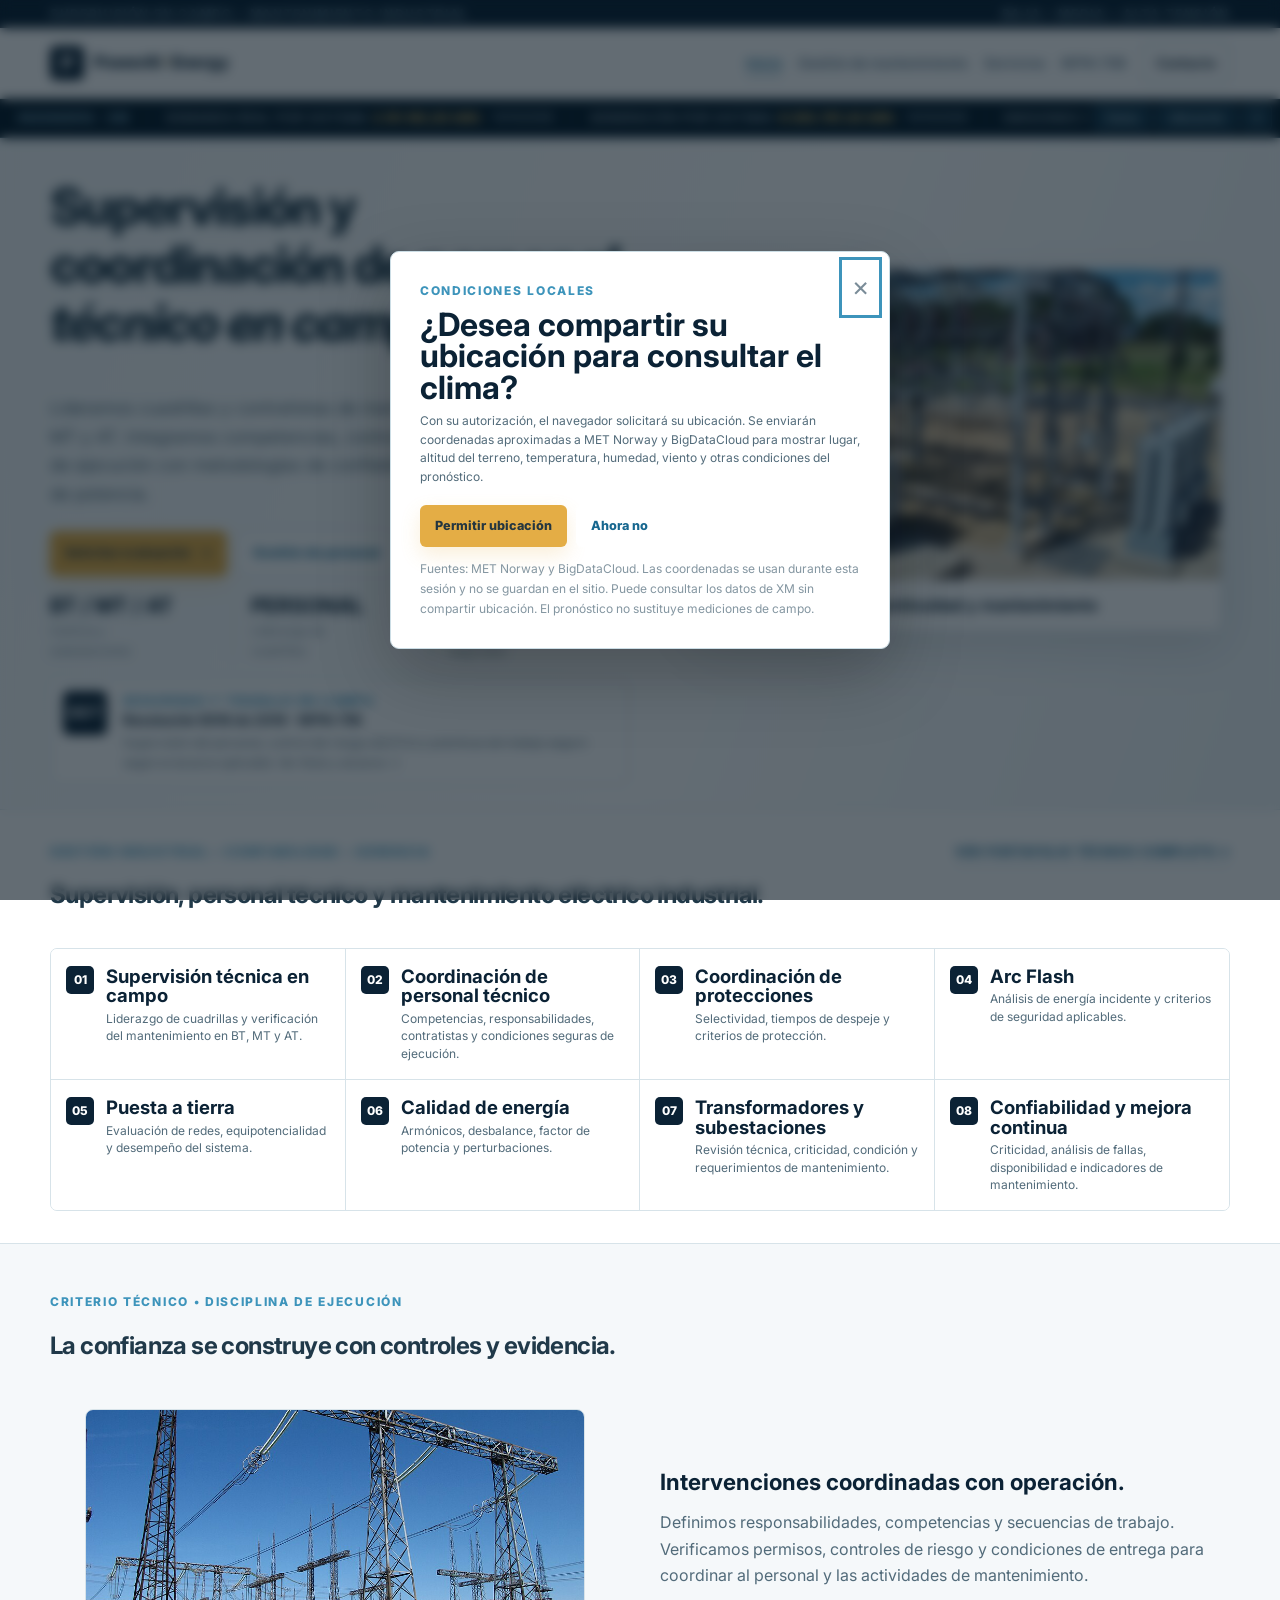
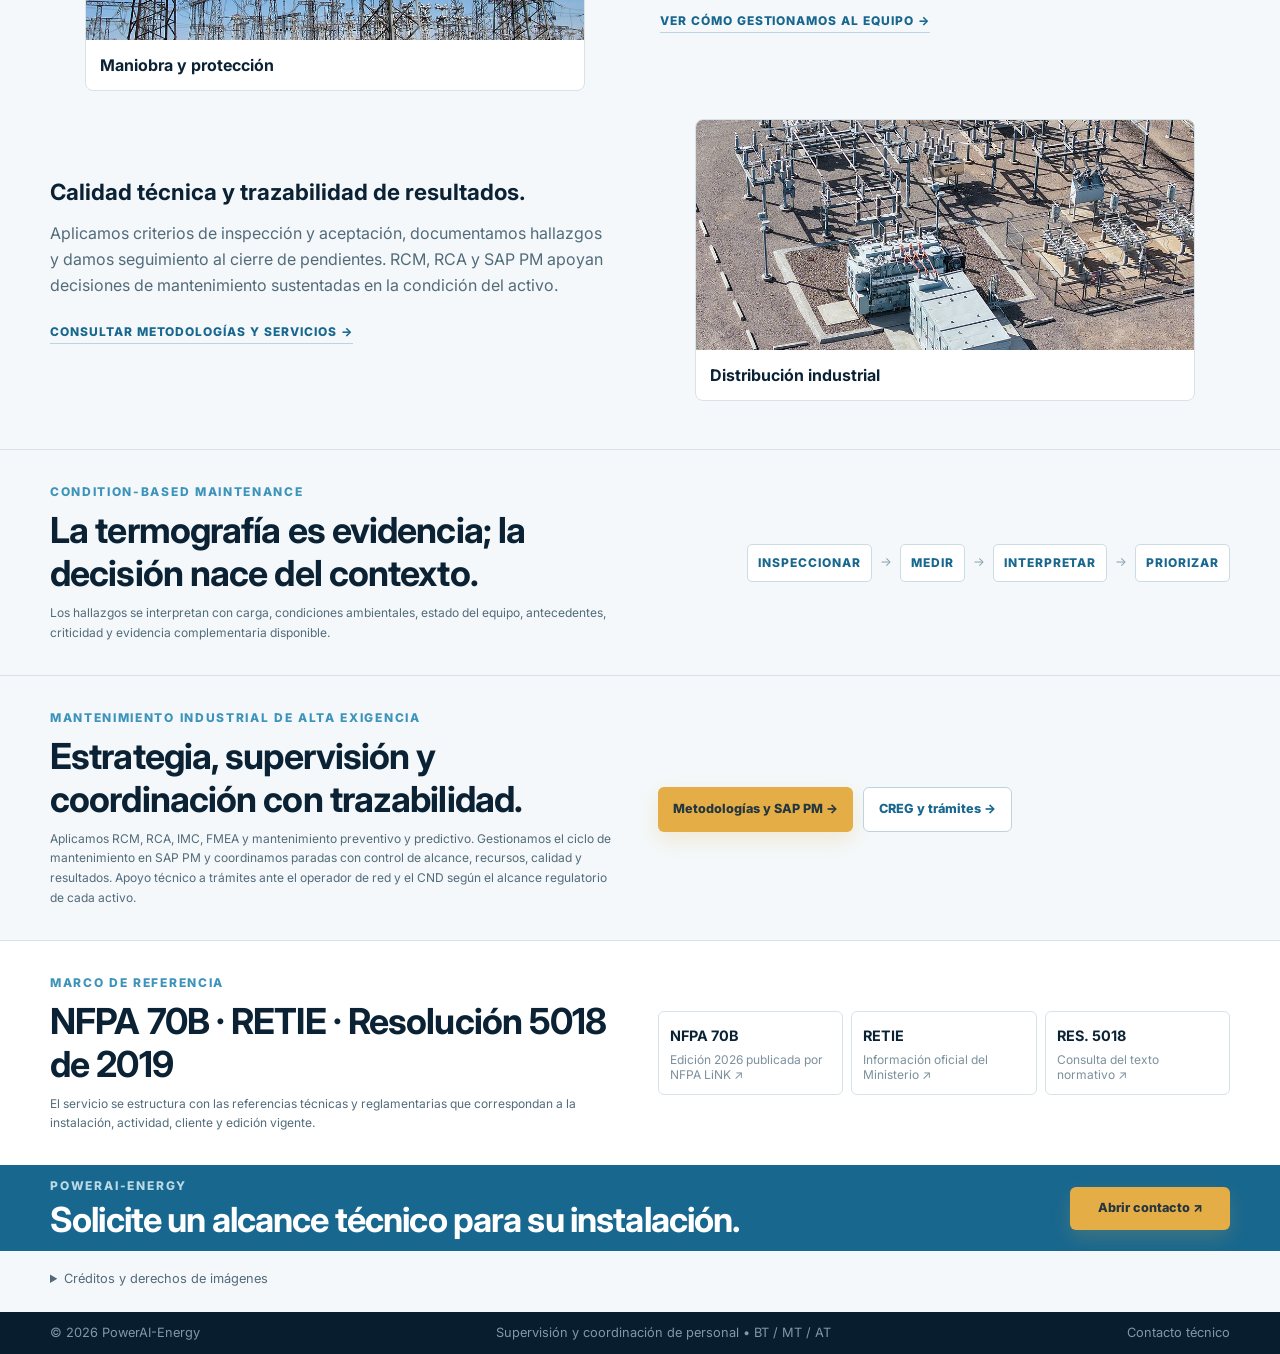
==== commit b5ccccc3: "Corregir movimiento continuo y duplicados de la tira y añadir generación por fuente" ====
--- a/index.html
+++ b/index.html
@@ -10,7 +10,7 @@
 <link rel="preconnect" href="https://fonts.googleapis.com">
 <link rel="preconnect" href="https://fonts.gstatic.com" crossorigin>
 <link href="https://fonts.googleapis.com/css2?family=Inter:wght@400;500;600;700;800&display=swap" rel="stylesheet">
-<link rel="stylesheet" href="styles.css?v=20261013-engineering-data">
+<link rel="stylesheet" href="styles.css?v=20261013-continuous-ticker">
 </head>
 <body class="single-screen">
 
@@ -75,7 +75,7 @@
     <p id="engineering-status">Consultando el último conjunto de datos publicado.</p>
     <p>Se consultan los indicadores técnicos agregados del Sistema disponibles en la API pública de XM. No equivale a todo el histórico ni a todas las desagregaciones. Los datos conservan sus unidades y período de publicación.</p>
     <div class="engineering-table-wrap"><table class="engineering-table"><thead><tr><th scope="col">Indicador</th><th scope="col">Valor</th><th scope="col">Fecha / período</th></tr></thead><tbody id="engineering-rows"></tbody></table></div>
-    <details><summary>Catálogo técnico publicado por XM</summary><p>Variables y desagregaciones del catálogo público. La tira muestra los agregados del Sistema que hayan respondido a la consulta.</p><ul id="engineering-catalog"></ul></details>
+    <details><summary>Catálogo técnico publicado por XM</summary><p>Variables y desagregaciones del catálogo público. La tira muestra los agregados del Sistema que hayan respondido a la consulta. La participación por fuente se calcula sobre la generación de recursos reportada para una misma hora; es el último período publicado, no una medición instantánea.</p><ul id="engineering-catalog"></ul></details>
     <p>Brent y WTI: referencias spot de EIA convertidas a COP por barril con TRM oficial. Las fechas pueden diferir; no son precios de venta local ni cotizaciones en tiempo real.</p>
     <p><a href="https://sinergox.xm.com.co/" target="_blank" rel="noopener">XM / Sinergox ↗</a> · <a href="https://www.eia.gov/dnav/pet/pet_pri_spt_s1_d.htm" target="_blank" rel="noopener">EIA petróleo ↗</a> · <a href="https://fred.stlouisfed.org/series/DCOILBRENTEU" target="_blank" rel="noopener">Brent EIA/FRED ↗</a> · <a href="https://fred.stlouisfed.org/series/DCOILWTICO" target="_blank" rel="noopener">WTI EIA/FRED ↗</a> · <a href="https://www.datos.gov.co/Econom-a-y-Finanzas/TRM/32sa-8pi3" target="_blank" rel="noopener">TRM oficial ↗</a></p>
   </div>
@@ -215,6 +215,6 @@
   </details>
 </div>
 <footer class="footer"><div class="container footer-inner"><span>© <span id="year"></span> PowerAI-Energy</span><span>Supervisión y coordinación de personal • BT / MT / AT</span><a href="contacto.html">Contacto técnico</a></div></footer>
-<script src="script.js?v=20261013-engineering-data"></script>
+<script src="script.js?v=20261013-continuous-ticker"></script>
 </body>
 </html>
--- a/styles.css
+++ b/styles.css
@@ -311,7 +311,7 @@
 .live-data-ticker{height:36px;position:fixed;z-index:45;top:98px;left:0;right:0;background:#071c2b;color:#d9e6ed;border-bottom:1px solid #234459;overflow:hidden}
 .ticker-viewport{width:100%;overflow:hidden;height:100%}
 .ticker-track{display:flex;align-items:center;gap:0;width:max-content;min-width:100%;height:100%;animation:poweraiTicker 36s linear infinite}
-.ticker-track:hover{animation-play-state:paused}
+
 .ticker-item{display:inline-flex;align-items:center;gap:6px;padding:0 18px;border-right:1px solid rgba(255,255,255,.11);white-space:nowrap;font-family:'Inter',Arial,sans-serif;font-size:.75rem;letter-spacing:.08em;text-transform:uppercase}
 .ticker-item b{color:#f0c66d;font-weight:800;letter-spacing:.02em}
 .ticker-label{color:#82abc0;font-weight:800}
@@ -346,7 +346,7 @@
   .data-attribution .container>span+span{margin-top:4px}
   .data-attribution{font-size:.75rem}
 }
-@media(prefers-reduced-motion:reduce){.ticker-track{animation:none}}
+
 
 /* Typography expansion */
 .hero-text{font-size:1.08rem;line-height:1.65}
@@ -650,12 +650,12 @@
 .ticker-viewport{flex:1;min-width:0;overflow-x:auto;scrollbar-width:none}
 .ticker-viewport::-webkit-scrollbar{display:none}
 .ticker-group{display:contents}
-.ticker-track{min-width:0;animation-name:engineeringTicker}
+.ticker-track{min-width:0;animation:engineeringTicker var(--ticker-duration,40s) linear infinite}
 .ticker-track small{font-size:.7rem;text-transform:none;letter-spacing:0;color:#bcd1dd}
-.ticker-track.ticker-paused,.ticker-viewport:focus-within .ticker-track{animation-play-state:paused}
+.ticker-track.ticker-paused{animation-play-state:paused}
 .ticker-controls{display:flex;align-items:center;gap:5px;flex-shrink:0;background:#071c2b;padding:0 8px;z-index:1}
 .ticker-controls .ticker-location{margin:0;text-transform:none;letter-spacing:0}
-@keyframes engineeringTicker{0%,8%{transform:translateX(0)}92%,100%{transform:translateX(var(--ticker-travel,0px))}}
+@keyframes engineeringTicker{from{transform:translateX(0)}to{transform:translateX(var(--ticker-travel,0px))}}
 .engineering-dialog{width:min(980px,100%);max-height:85vh;overflow:auto}
 .engineering-dialog p{font-size:.9rem;line-height:1.6;color:var(--muted)}
 .engineering-dialog a{color:var(--blue);text-decoration:underline}
@@ -666,5 +666,9 @@
 #engineering-catalog{font-size:.85rem;line-height:1.6;padding-left:22px}
 .contact-main,.services-main,.supervision-main,.nfpa-main,.thank-main{padding-top:164px}
 @media(max-width:720px){.live-data-ticker{height:38px}.ticker-controls{gap:3px;padding:0 4px}.ticker-controls .ticker-location{padding:0 6px;font-size:.7rem}.contact-main,.services-main,.supervision-main,.nfpa-main,.thank-main{padding-top:146px}.engineering-dialog{padding:24px 16px}}
-@media(prefers-reduced-motion:reduce){.ticker-track{animation:none}.ticker-viewport{overflow-x:auto}}
+
 .ticker-item b{text-transform:none}
+
+/* Two visual cycles create uninterrupted movement without duplicate accessible IDs. */
+.ticker-cycle{display:flex;align-items:center;flex-shrink:0;width:max-content;height:100%}
+.ticker-copy{pointer-events:none;user-select:none}
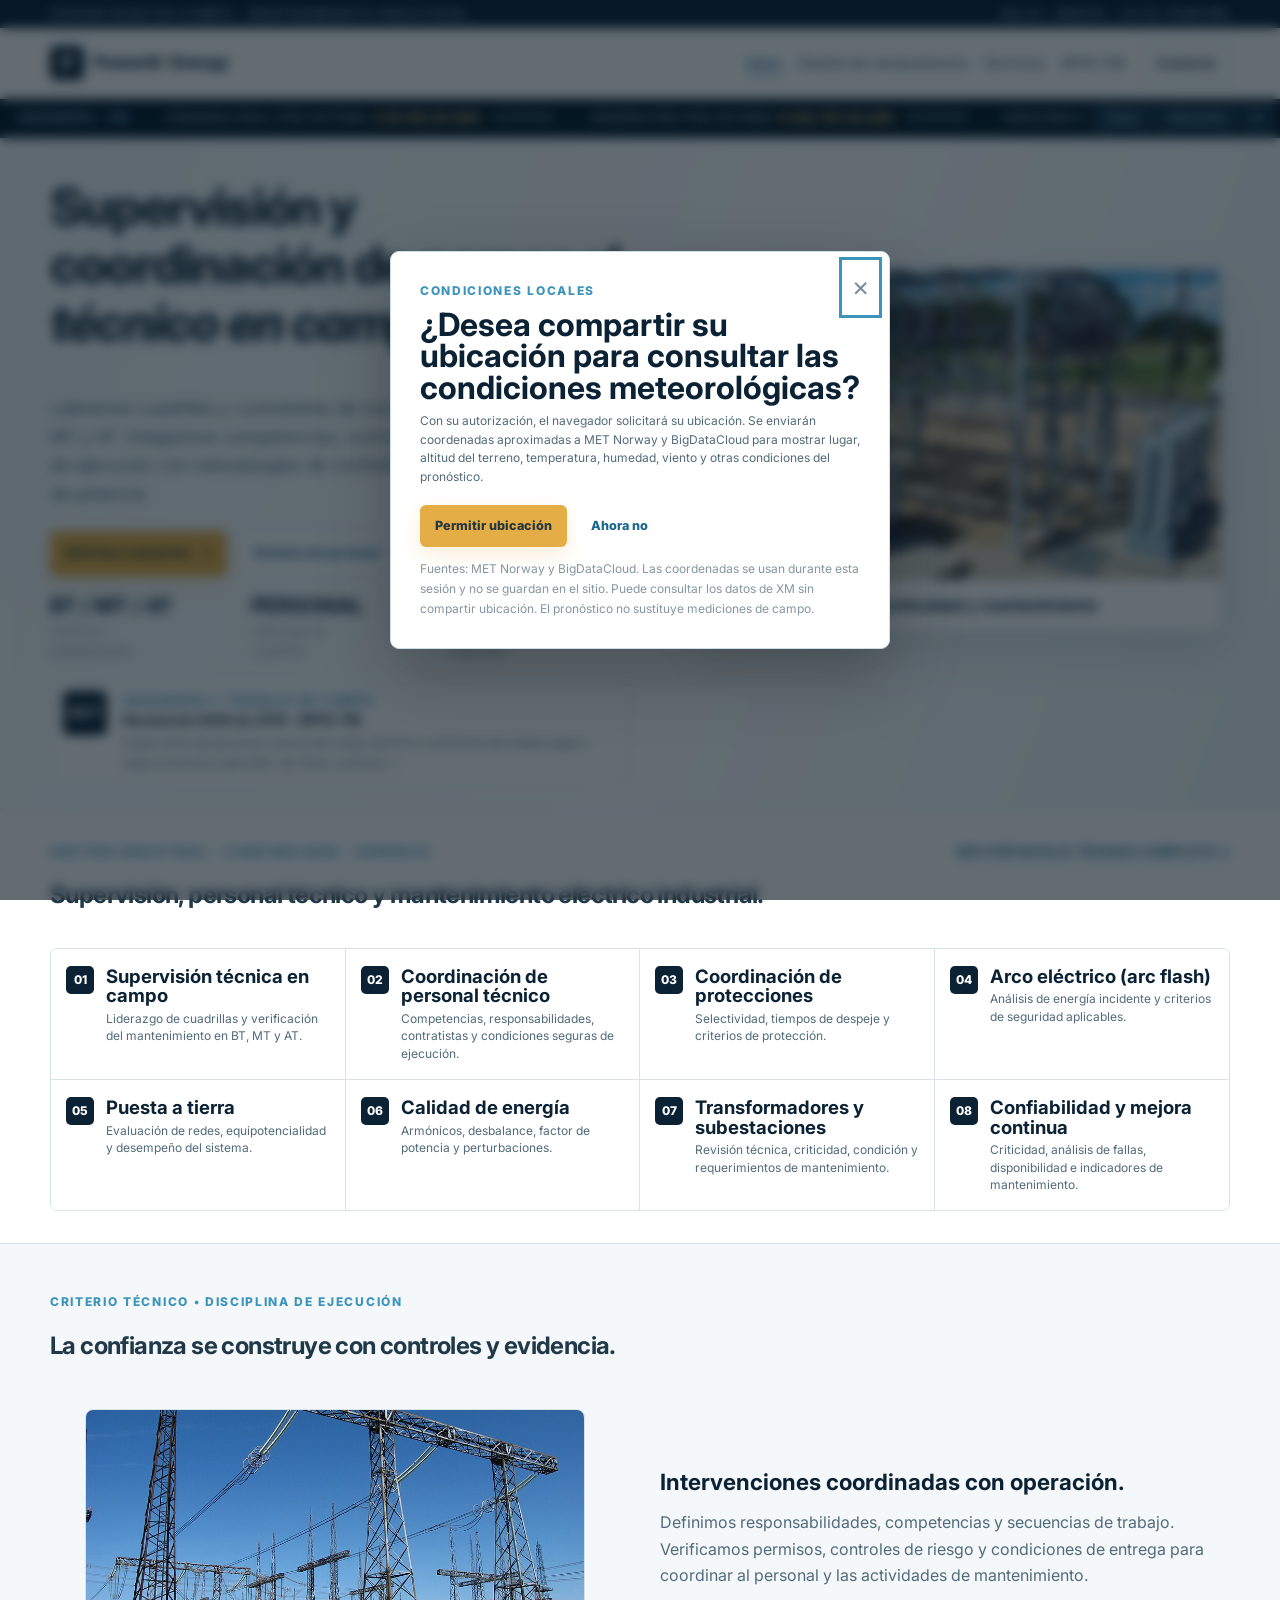
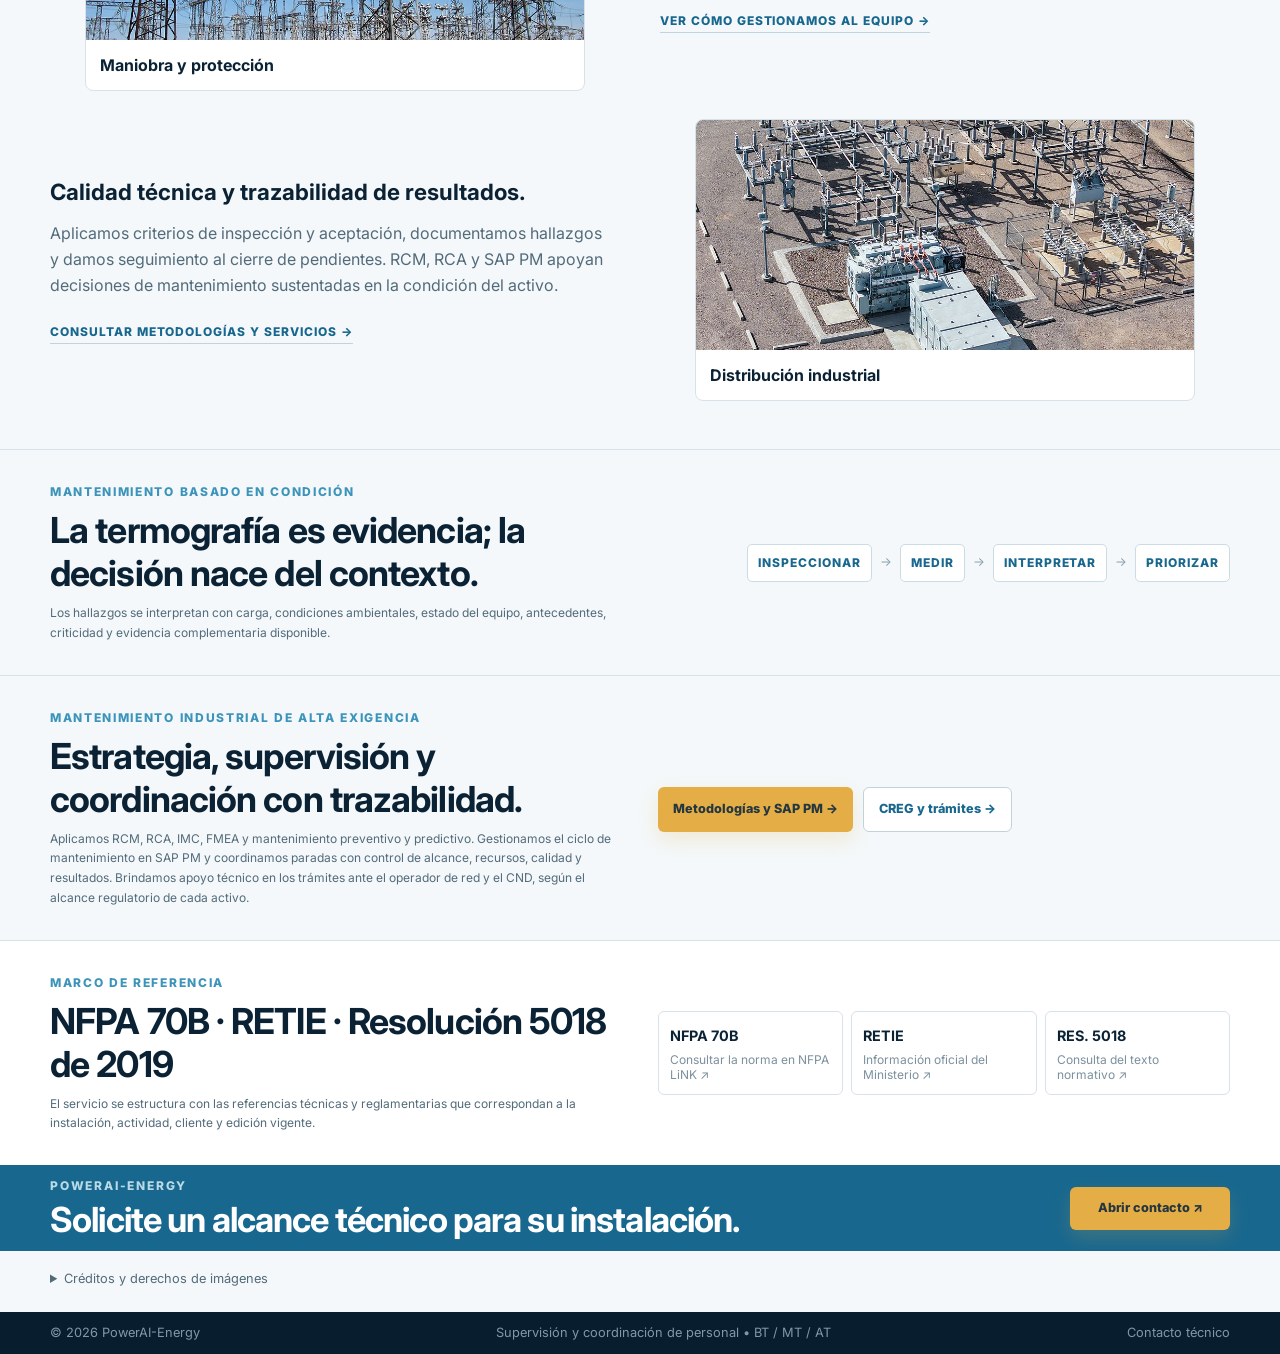
==== commit 87239e3e: "Auditar ortografía y redacción del sitio y corregir etiquetas externas de XM" ====
--- a/index.html
+++ b/index.html
@@ -10,7 +10,7 @@
 <link rel="preconnect" href="https://fonts.googleapis.com">
 <link rel="preconnect" href="https://fonts.gstatic.com" crossorigin>
 <link href="https://fonts.googleapis.com/css2?family=Inter:wght@400;500;600;700;800&display=swap" rel="stylesheet">
-<link rel="stylesheet" href="styles.css?v=20261013-continuous-ticker">
+<link rel="stylesheet" href="styles.css?v=20261013-editorial-audit">
 </head>
 <body class="single-screen">
 
@@ -34,7 +34,7 @@
     <div class="ticker-track" id="ticker-track">
       <span class="ticker-item ticker-label">INGENIERÍA · XM</span>
       <span id="xm-items" class="ticker-group"><span class="ticker-item">XM <b>Consultando datos publicados…</b></span></span>
-      <span id="oil-items" class="ticker-group"><span class="ticker-item">PETRÓLEO <b>Consultando referencia COP/barril…</b></span></span>
+      <span id="oil-items" class="ticker-group"><span class="ticker-item">PETRÓLEO <b>Consultando precios de referencia en COP/barril…</b></span></span>
       <span class="ticker-item weather-item">LUGAR <b id="weather-summary">Autorizar ubicación</b></span>
       <span class="ticker-item">TEMPERATURA <b id="weather-temp">—</b></span>
       <span class="ticker-item">HUMEDAD RELATIVA <b id="weather-humidity">—</b></span>
@@ -58,7 +58,7 @@
   <div class="location-dialog" role="dialog" aria-modal="true" aria-labelledby="location-title">
     <button class="location-close" id="location-close" type="button" aria-label="Cerrar">×</button>
     <span class="panel-label">CONDICIONES LOCALES</span>
-    <h2 id="location-title">¿Desea compartir su ubicación para consultar el clima?</h2>
+    <h2 id="location-title">¿Desea compartir su ubicación para consultar las condiciones meteorológicas?</h2>
     <p>Con su autorización, el navegador solicitará su ubicación. Se enviarán coordenadas aproximadas a MET Norway y BigDataCloud para mostrar lugar, altitud del terreno, temperatura, humedad, viento y otras condiciones del pronóstico.</p>
     <div class="location-actions">
       <button class="btn btn-primary" id="location-allow" type="button">Permitir ubicación</button>
@@ -73,10 +73,10 @@
     <span class="panel-label">FUENTES PÚBLICAS · DATOS PUBLICADOS</span>
     <h2 id="engineering-title">Indicadores técnicos del sistema eléctrico</h2>
     <p id="engineering-status">Consultando el último conjunto de datos publicado.</p>
-    <p>Se consultan los indicadores técnicos agregados del Sistema disponibles en la API pública de XM. No equivale a todo el histórico ni a todas las desagregaciones. Los datos conservan sus unidades y período de publicación.</p>
+    <p>Se consultan los indicadores técnicos agregados del sistema disponibles en la API pública de XM. La consulta no abarca todas las series históricas ni todas las desagregaciones. Cada dato conserva su unidad y su período de publicación.</p>
     <div class="engineering-table-wrap"><table class="engineering-table"><thead><tr><th scope="col">Indicador</th><th scope="col">Valor</th><th scope="col">Fecha / período</th></tr></thead><tbody id="engineering-rows"></tbody></table></div>
-    <details><summary>Catálogo técnico publicado por XM</summary><p>Variables y desagregaciones del catálogo público. La tira muestra los agregados del Sistema que hayan respondido a la consulta. La participación por fuente se calcula sobre la generación de recursos reportada para una misma hora; es el último período publicado, no una medición instantánea.</p><ul id="engineering-catalog"></ul></details>
-    <p>Brent y WTI: referencias spot de EIA convertidas a COP por barril con TRM oficial. Las fechas pueden diferir; no son precios de venta local ni cotizaciones en tiempo real.</p>
+    <details><summary>Catálogo técnico publicado por XM</summary><p>Variables y desagregaciones del catálogo público. La tira muestra los agregados del Sistema que hayan respondido a la consulta. La participación por fuente se calcula sobre la generación reportada por los recursos para una misma hora; es el último período publicado, no una medición instantánea.</p><ul id="engineering-catalog"></ul></details>
+    <p>Brent y WTI: precios de referencia de la EIA, convertidos a pesos colombianos por barril con la TRM oficial. Las fechas pueden diferir; no son precios de venta local ni cotizaciones en tiempo real.</p>
     <p><a href="https://sinergox.xm.com.co/" target="_blank" rel="noopener">XM / Sinergox ↗</a> · <a href="https://www.eia.gov/dnav/pet/pet_pri_spt_s1_d.htm" target="_blank" rel="noopener">EIA petróleo ↗</a> · <a href="https://fred.stlouisfed.org/series/DCOILBRENTEU" target="_blank" rel="noopener">Brent EIA/FRED ↗</a> · <a href="https://fred.stlouisfed.org/series/DCOILWTICO" target="_blank" rel="noopener">WTI EIA/FRED ↗</a> · <a href="https://www.datos.gov.co/Econom-a-y-Finanzas/TRM/32sa-8pi3" target="_blank" rel="noopener">TRM oficial ↗</a></p>
   </div>
 </div>
@@ -137,7 +137,7 @@
           <span class="ps-icon">03</span><div><h3>Coordinación de protecciones</h3><p>Selectividad, tiempos de despeje y criterios de protección.</p></div>
         </article>
         <article class="power-service-card">
-          <span class="ps-icon">04</span><div><h3>Arc Flash</h3><p>Análisis de energía incidente y criterios de seguridad aplicables.</p></div>
+          <span class="ps-icon">04</span><div><h3>Arco eléctrico (arc flash)</h3><p>Análisis de energía incidente y criterios de seguridad aplicables.</p></div>
         </article>
         <article class="power-service-card">
           <span class="ps-icon">05</span><div><h3>Puesta a tierra</h3><p>Evaluación de redes, equipotencialidad y desempeño del sistema.</p></div>
@@ -169,7 +169,7 @@
   <section class="compact-panel light" id="condicion">
     <div class="container condition-row">
       <div>
-        <span class="panel-label">CONDITION-BASED MAINTENANCE</span>
+        <span class="panel-label">MANTENIMIENTO BASADO EN CONDICIÓN</span>
         <h2>La termografía es evidencia; la decisión nace del contexto.</h2>
         <p>Los hallazgos se interpretan con carga, condiciones ambientales, estado del equipo, antecedentes, criticidad y evidencia complementaria disponible.</p>
       </div>
@@ -179,7 +179,7 @@
     </div>
   </section>
 
-  <section class="compact-panel light"><div class="container condition-row"><div><span class="panel-label">MANTENIMIENTO INDUSTRIAL DE ALTA EXIGENCIA</span><h2>Estrategia, supervisión y coordinación con trazabilidad.</h2><p>Aplicamos RCM, RCA, IMC, FMEA y mantenimiento preventivo y predictivo. Gestionamos el ciclo de mantenimiento en SAP PM y coordinamos paradas con control de alcance, recursos, calidad y resultados. Apoyo técnico a trámites ante el operador de red y el CND según el alcance regulatorio de cada activo.</p></div><div class="hero-actions"><a class="btn btn-primary" href="servicios.html#metodologias">Metodologías y SAP PM →</a><a class="btn btn-light" href="servicios.html#creg">CREG y trámites →</a></div></div></section>
+  <section class="compact-panel light"><div class="container condition-row"><div><span class="panel-label">MANTENIMIENTO INDUSTRIAL DE ALTA EXIGENCIA</span><h2>Estrategia, supervisión y coordinación con trazabilidad.</h2><p>Aplicamos RCM, RCA, IMC, FMEA y mantenimiento preventivo y predictivo. Gestionamos el ciclo de mantenimiento en SAP PM y coordinamos paradas con control de alcance, recursos, calidad y resultados. Brindamos apoyo técnico en los trámites ante el operador de red y el CND, según el alcance regulatorio de cada activo.</p></div><div class="hero-actions"><a class="btn btn-primary" href="servicios.html#metodologias">Metodologías y SAP PM →</a><a class="btn btn-light" href="servicios.html#creg">CREG y trámites →</a></div></div></section>
   <section class="compact-panel standards" id="normativa">
     <div class="container standards-row">
       <div>
@@ -188,7 +188,7 @@
         <p>El servicio se estructura con las referencias técnicas y reglamentarias que correspondan a la instalación, actividad, cliente y edición vigente.</p>
       </div>
       <div class="standards-links">
-        <a href="https://link.nfpa.org/all-publications/1451/2007" target="_blank" rel="noopener"><strong>NFPA 70B</strong><span>Edición 2026 publicada por NFPA LiNK ↗</span></a>
+        <a href="https://link.nfpa.org/all-publications/1451/2007" target="_blank" rel="noopener"><strong>NFPA 70B</strong><span>Consultar la norma en NFPA LiNK ↗</span></a>
         <a href="https://www.minenergia.gov.co/es/misional/energia-electrica-2/reglamentos-tecnicos/reglamento-t%C3%A9cnico-de-instalaciones-el%C3%A9ctricas-retie/" target="_blank" rel="noopener"><strong>RETIE</strong><span>Información oficial del Ministerio ↗</span></a>
         <a href="https://normograma.superservicios.gov.co/normograma/compilacion/docs/resolucion_mtra_5018_2019.htm" target="_blank" rel="noopener"><strong>RES. 5018</strong><span>Consulta del texto normativo ↗</span></a>
       </div>
@@ -215,6 +215,6 @@
   </details>
 </div>
 <footer class="footer"><div class="container footer-inner"><span>© <span id="year"></span> PowerAI-Energy</span><span>Supervisión y coordinación de personal • BT / MT / AT</span><a href="contacto.html">Contacto técnico</a></div></footer>
-<script src="script.js?v=20261013-continuous-ticker"></script>
+<script src="script.js?v=20261013-editorial-audit"></script>
 </body>
 </html>
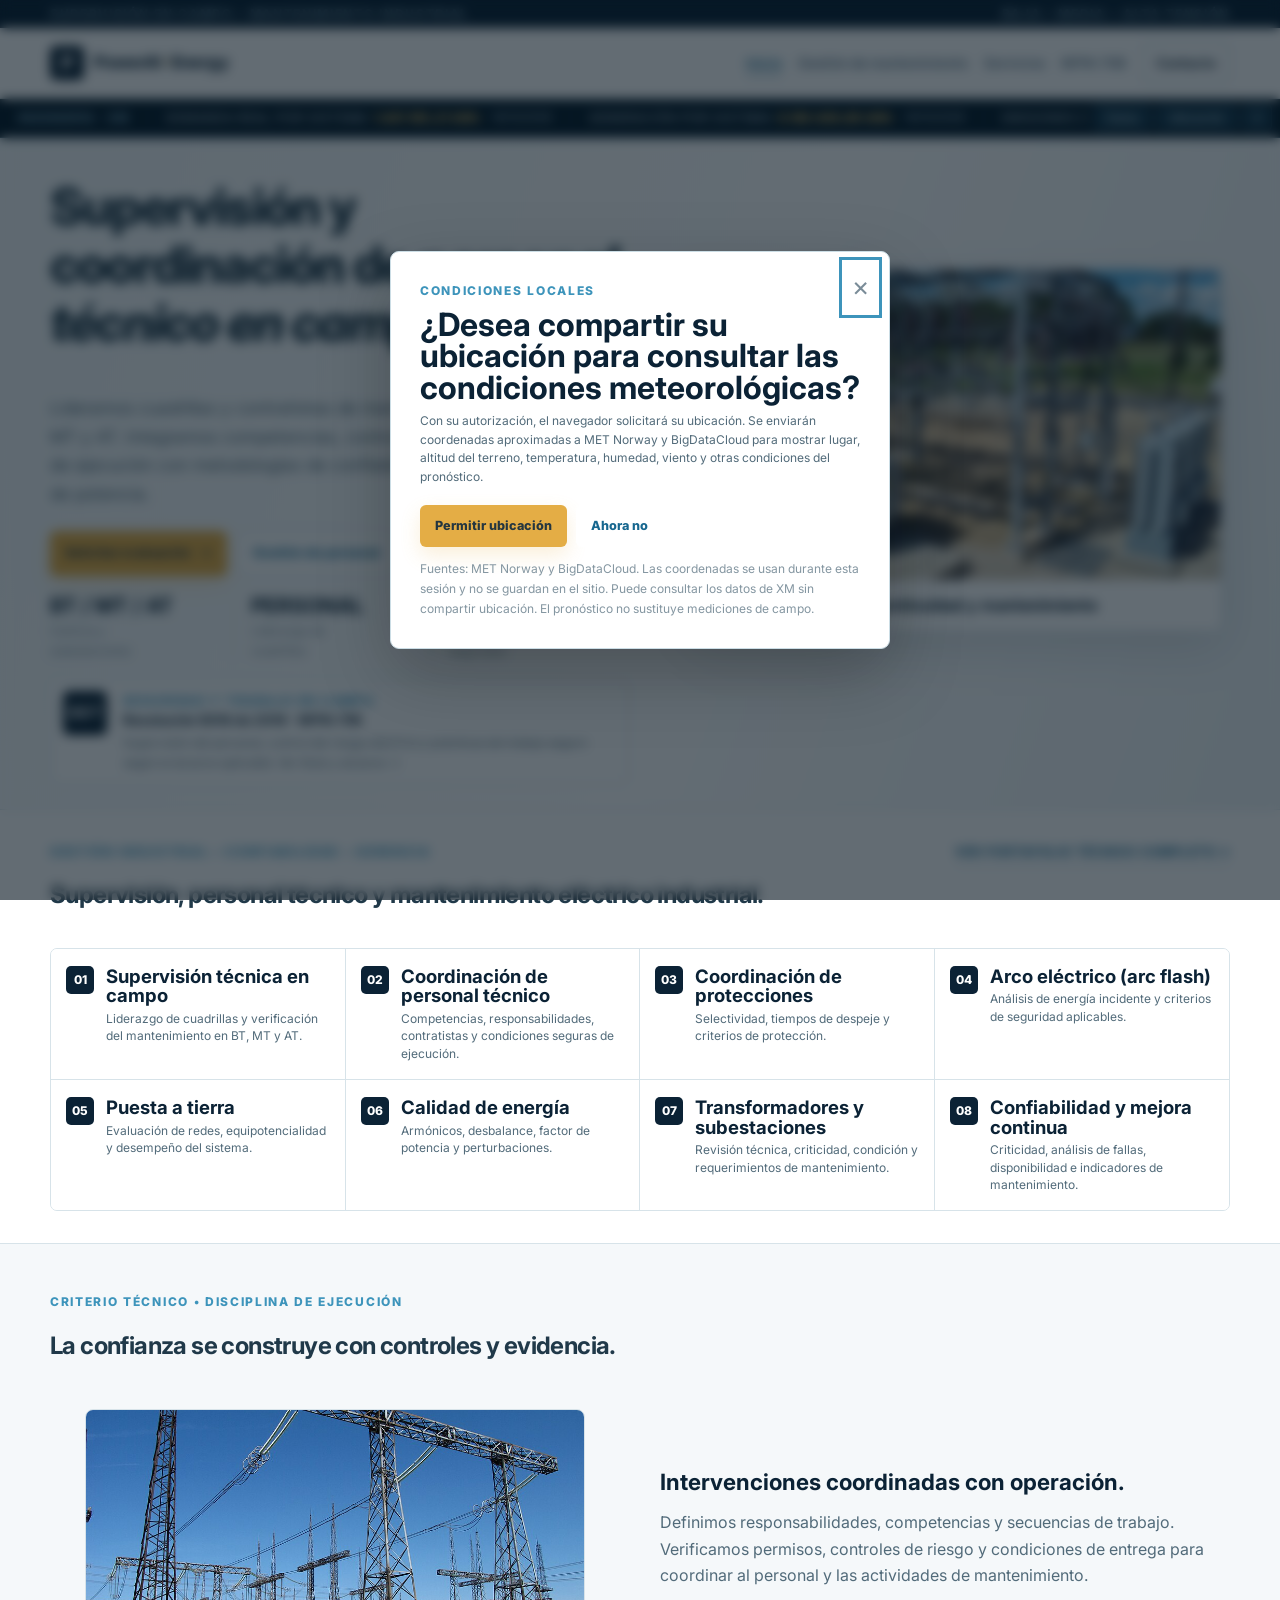
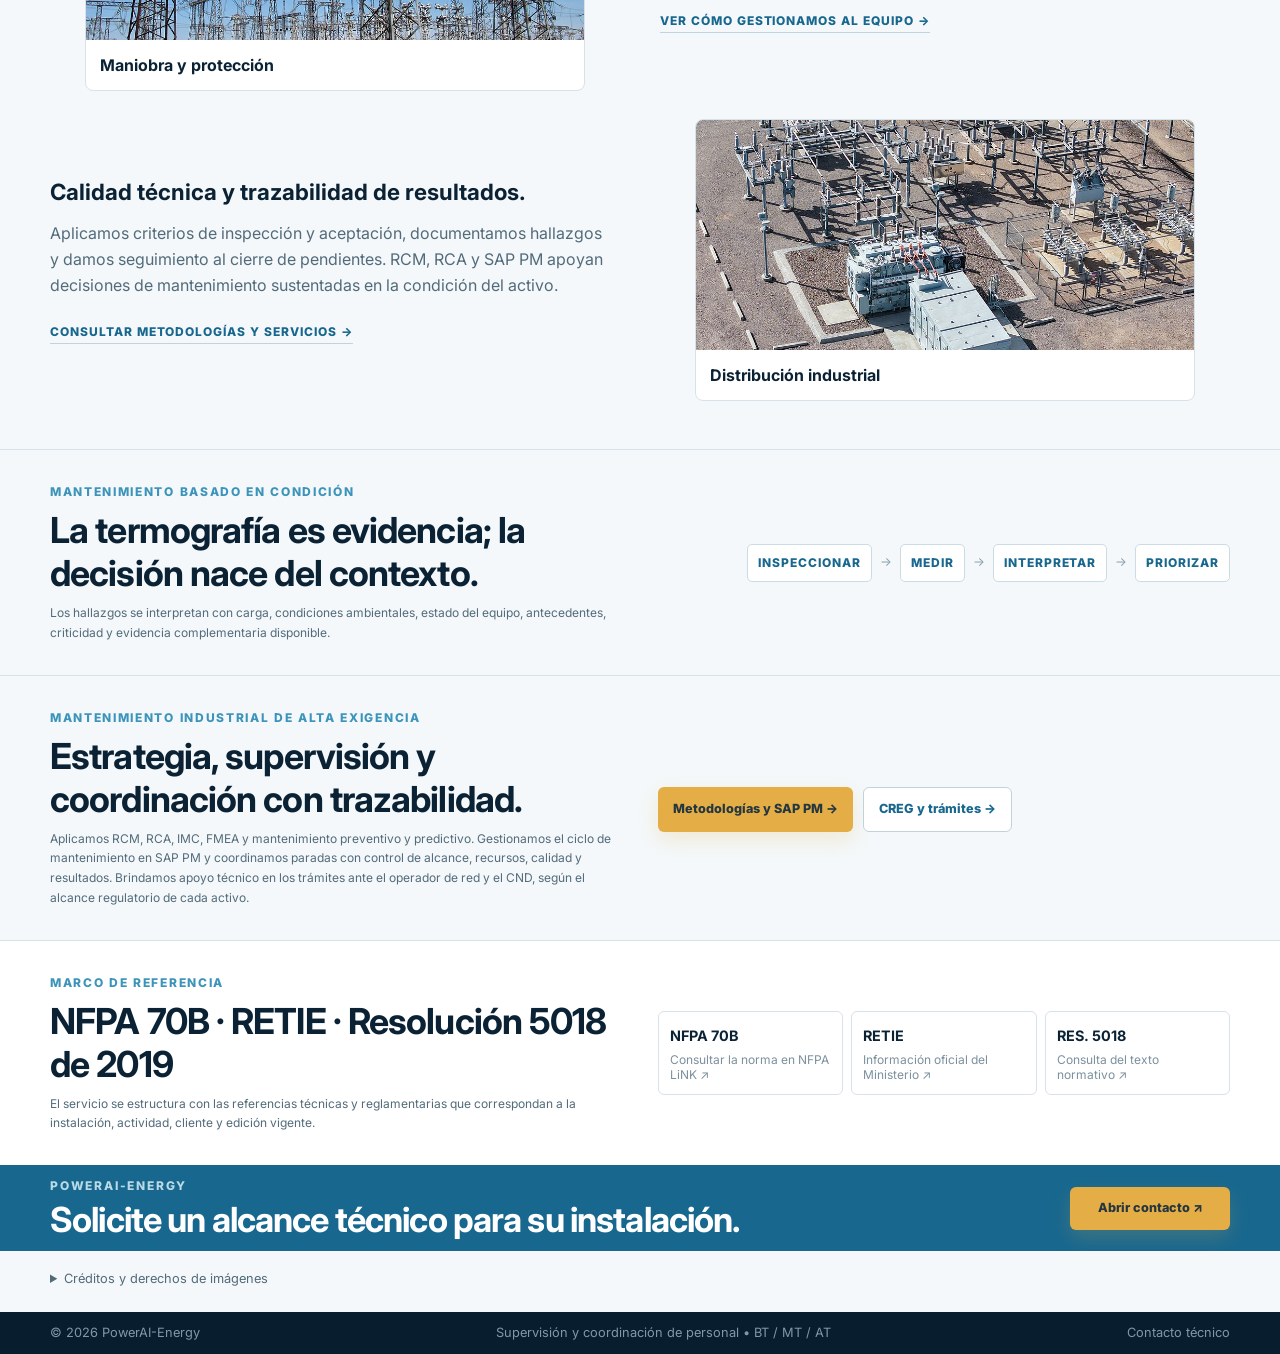
==== commit 1aea0a27: "Prepara publicación del sitio público en Cloudflare Pages" ====
--- a/index.html
+++ b/index.html
@@ -215,6 +215,6 @@
   </details>
 </div>
 <footer class="footer"><div class="container footer-inner"><span>© <span id="year"></span> PowerAI-Energy</span><span>Supervisión y coordinación de personal • BT / MT / AT</span><a href="contacto.html">Contacto técnico</a></div></footer>
-<script src="script.js?v=20261013-editorial-audit"></script>
+<script src="script.js?v=20261021-cloudflare"></script>
 </body>
 </html>
